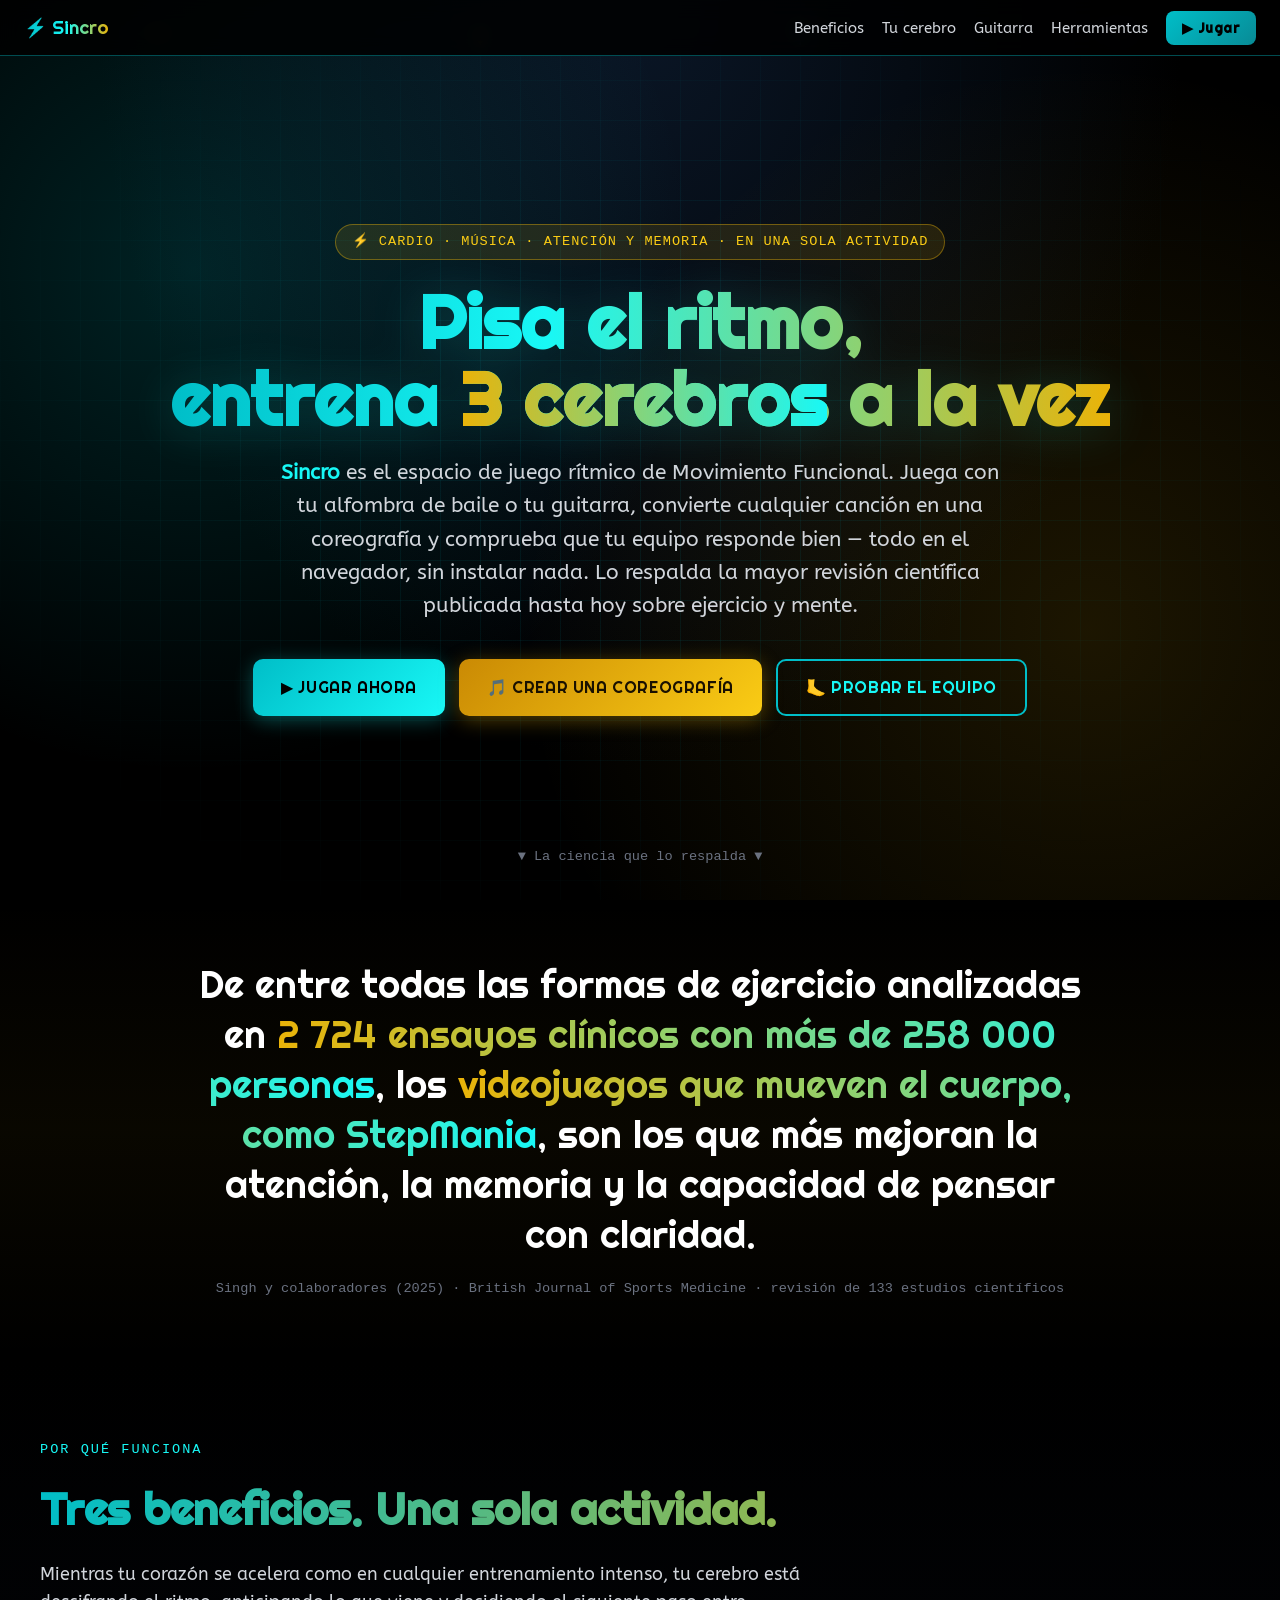
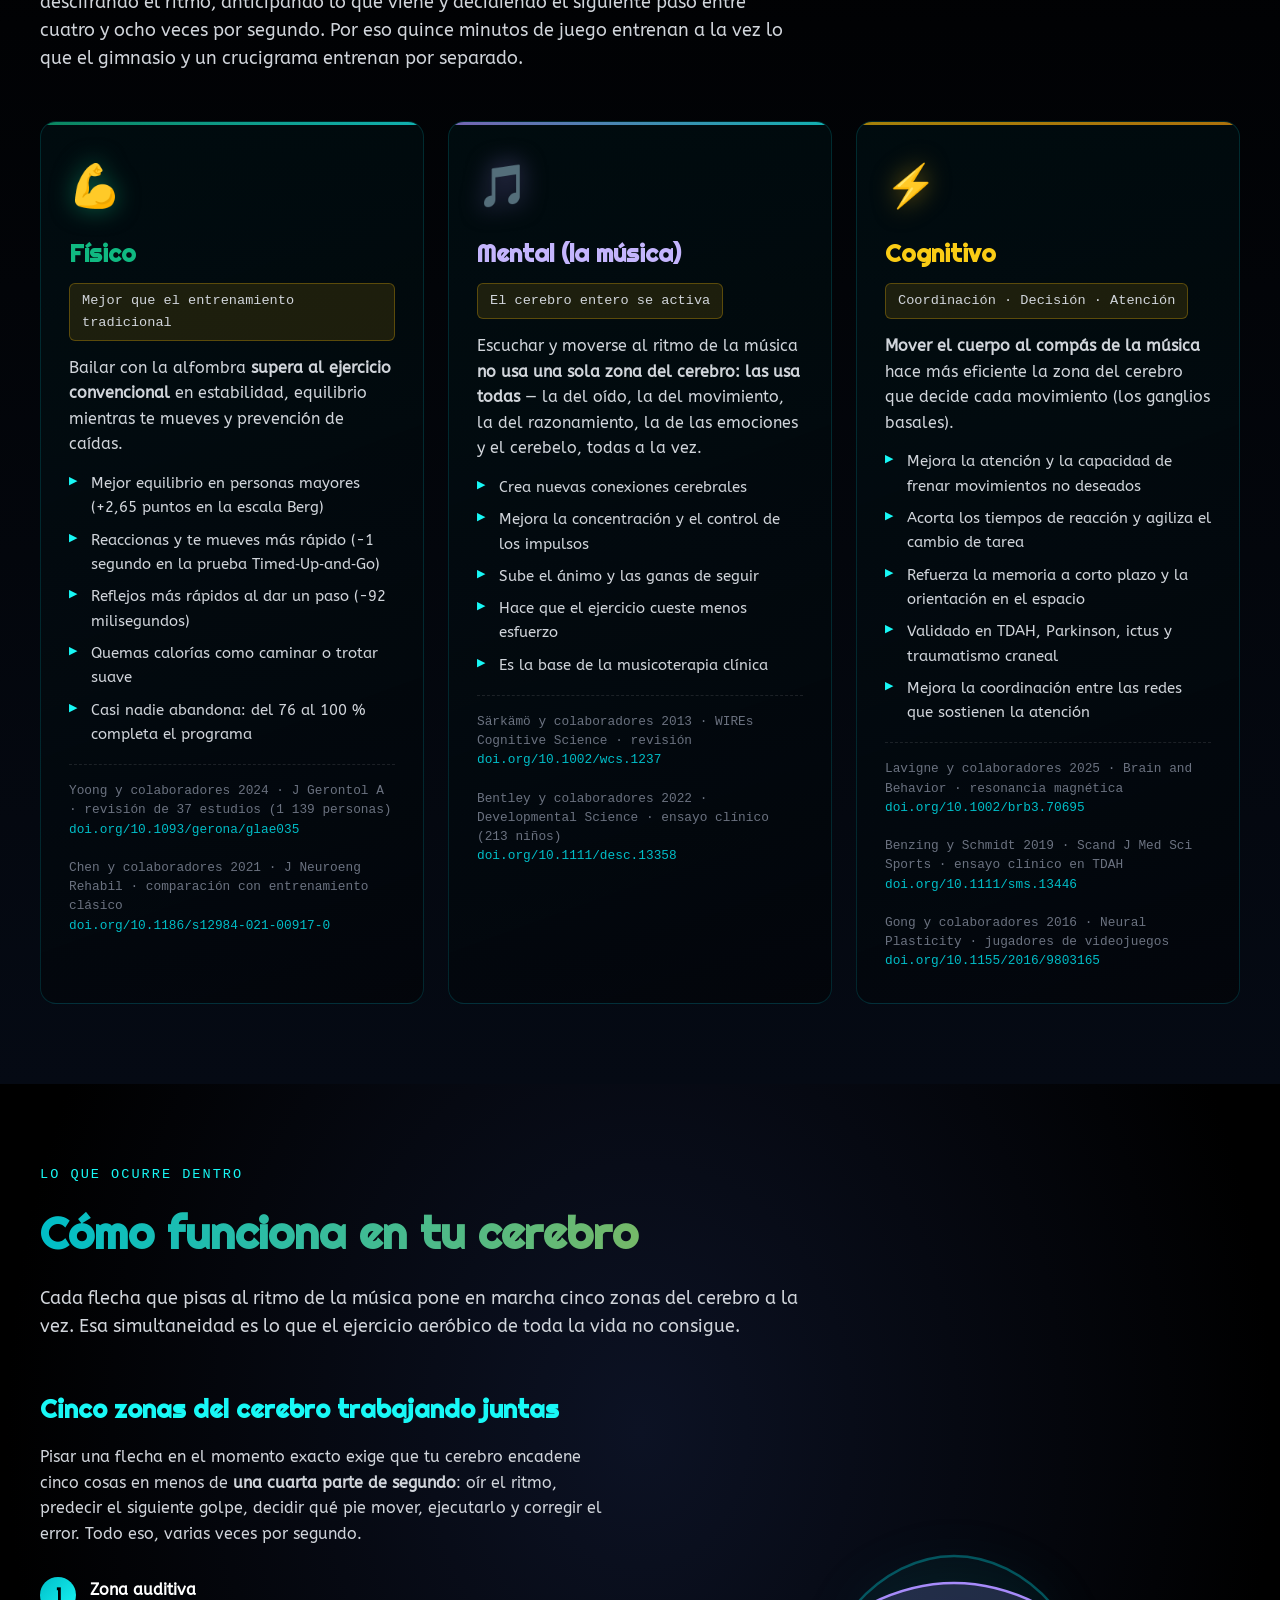
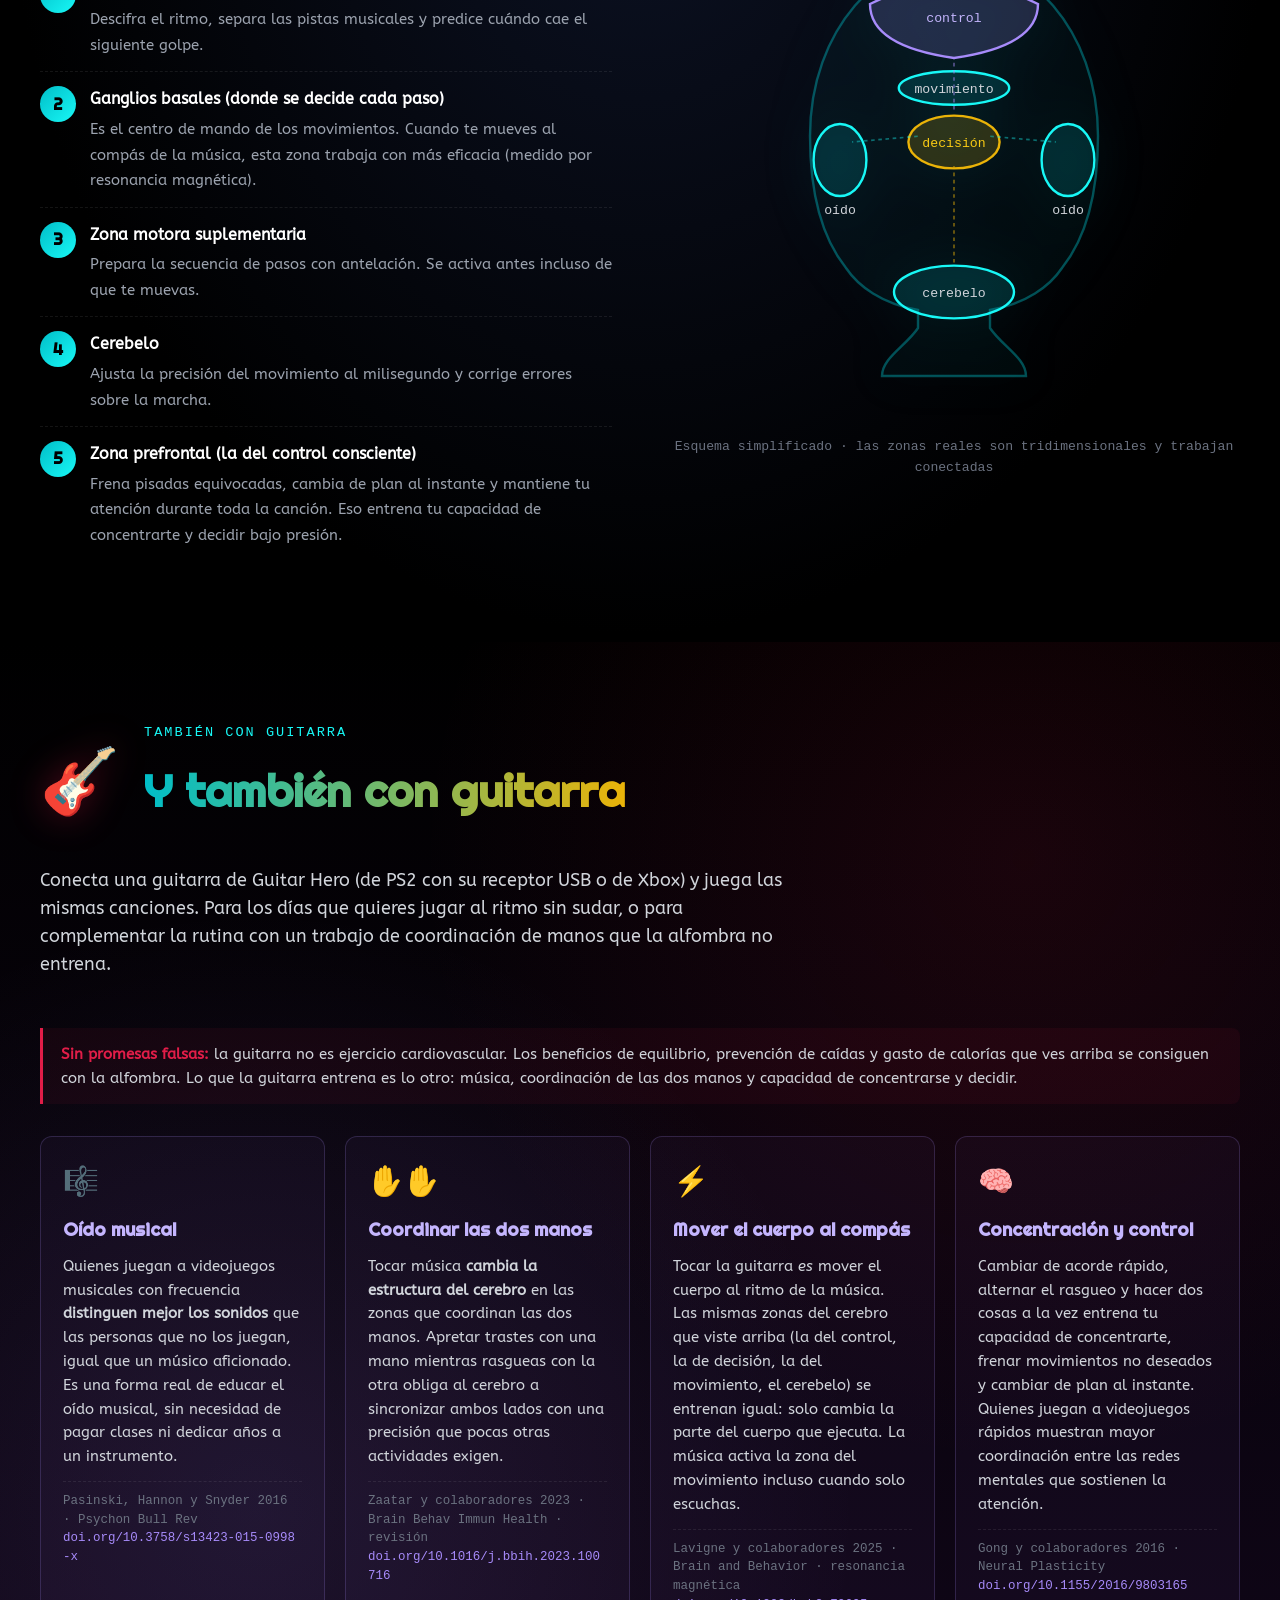
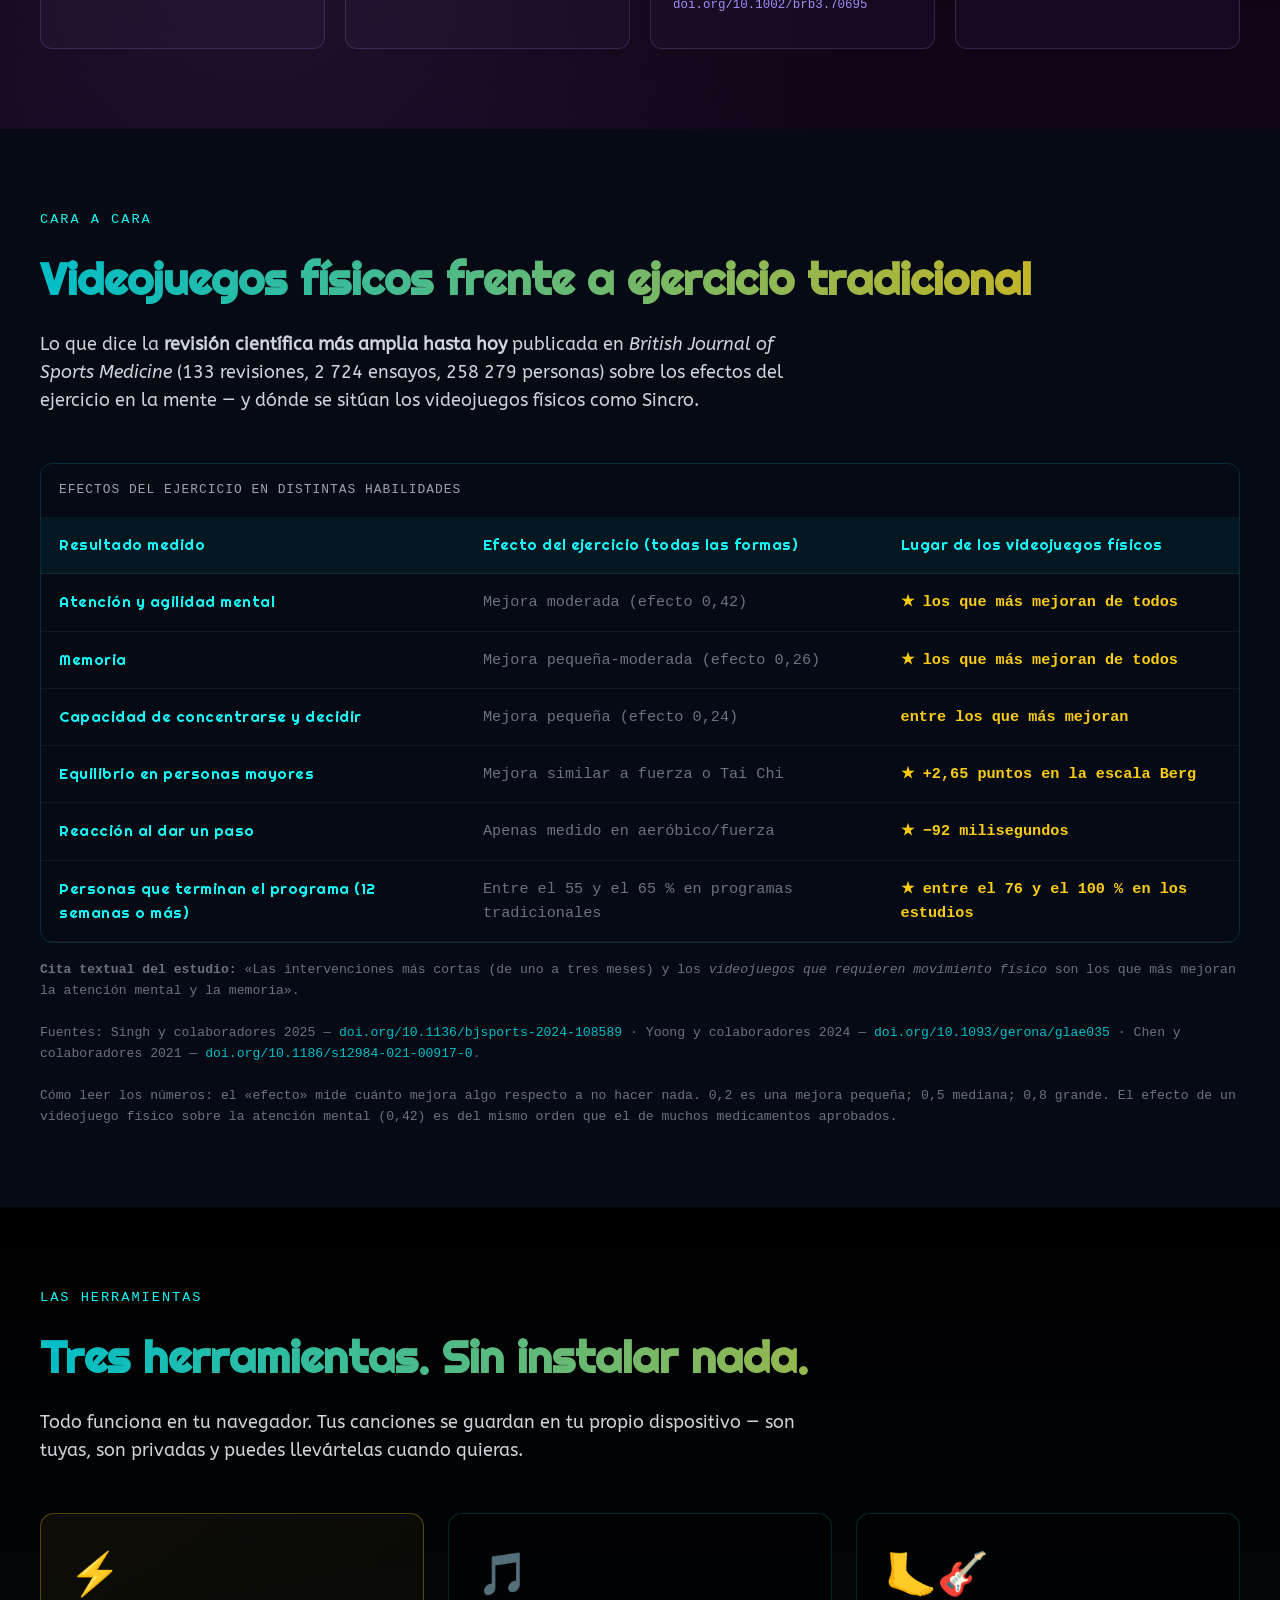
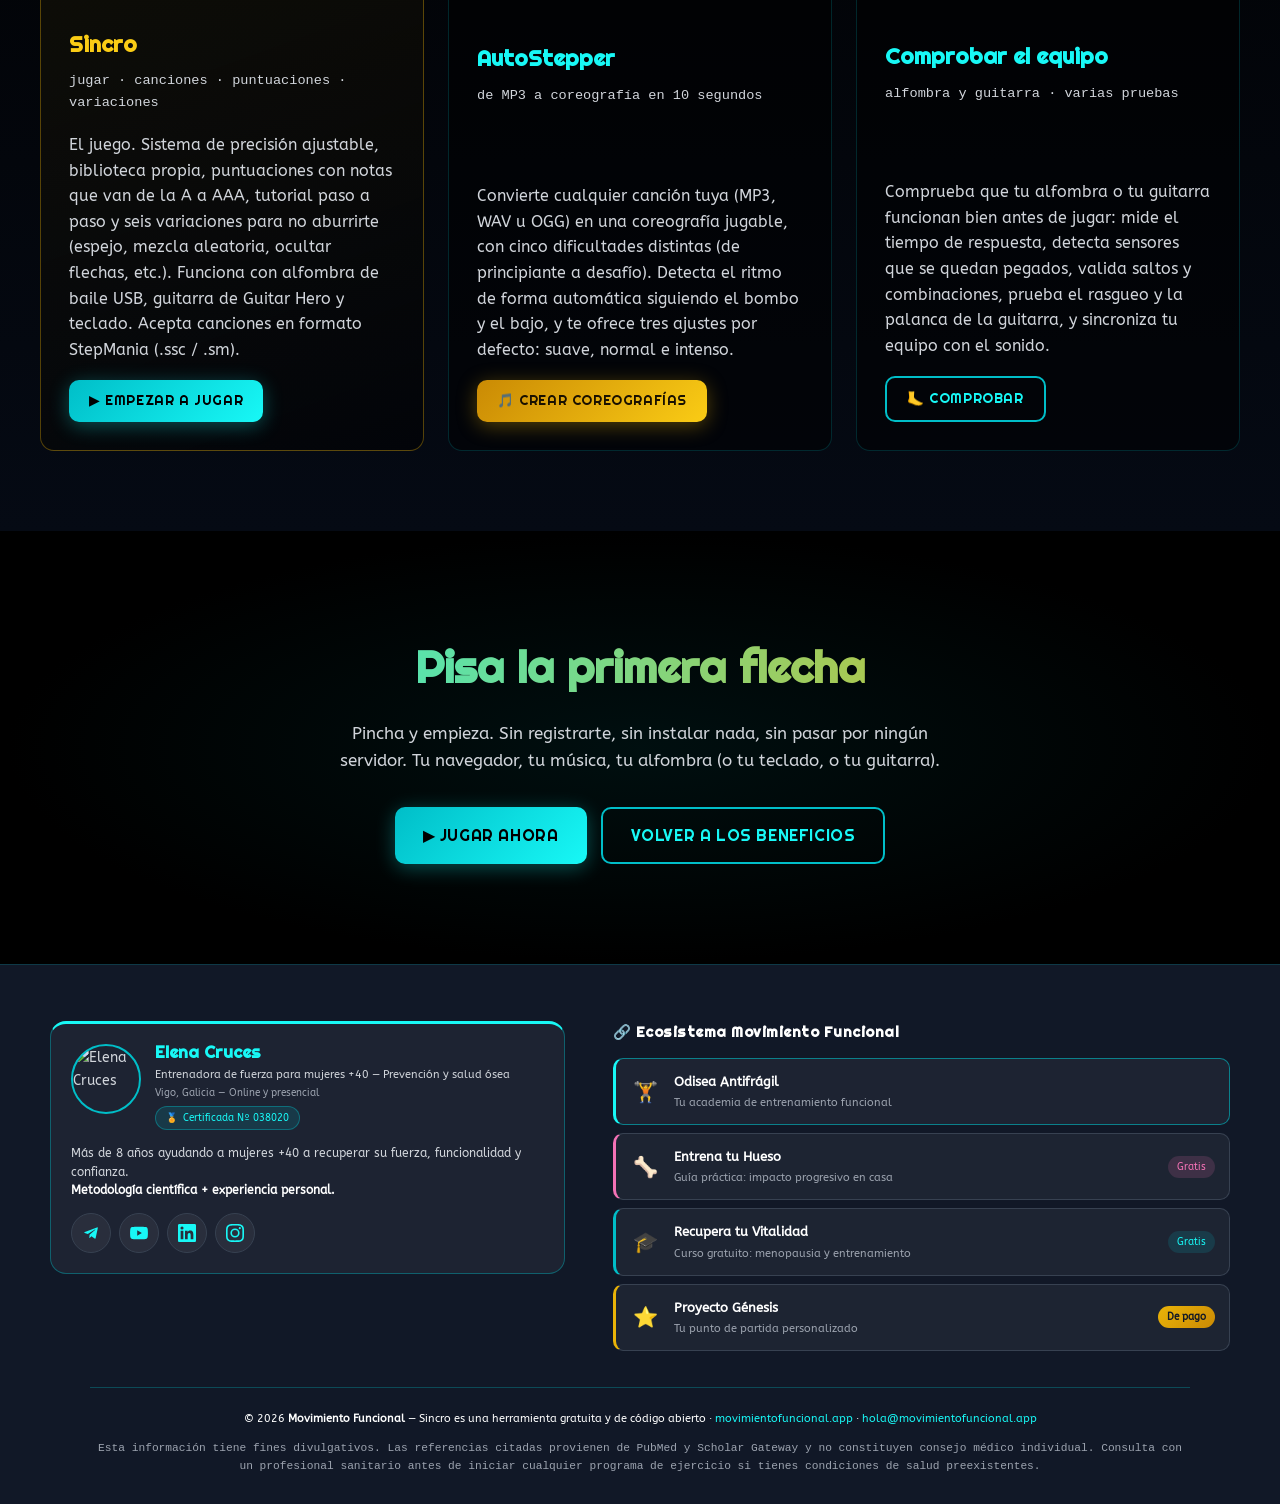
==== index.html @ b137475c "Fix FOUC del shell: pwa-bootstrap.js sin defer El script estaba con 'defer', lo que hace que la dete" ====
<!DOCTYPE html>
<html lang="es">
<head>
<meta charset="UTF-8">
<meta name="viewport" content="width=device-width, initial-scale=1, viewport-fit=cover">
<meta name="theme-color" content="#00bec8">

<title>Sincro — Pisa, toca, entrena tu cerebro</title>
<meta name="description" content="Sincro: el espacio de juego rítmico de Movimiento Funcional. Juega con tu alfombra de baile o guitarra de Guitar Hero, convierte cualquier canción en una coreografía y comprueba que tu equipo responde bien. Lo respalda la mayor revisión científica publicada hasta hoy sobre ejercicio y mente.">
<meta name="author" content="Movimiento Funcional">
<meta name="keywords" content="Sincro, sincronización auditivo-motora, exergaming, dance dance revolution, guitar hero, cardio cognitivo, neurociencia ejercicio, ritmo coordinación, movimiento funcional">

<link rel="canonical" href="https://play.movimientofuncional.app/">

<link rel="icon" type="image/svg+xml" href="/icons/icon.svg">
<link rel="apple-touch-icon" href="/icons/icon.svg">
<link rel="manifest" href="/manifest.webmanifest">
<script src="/stepmania-web/js/pwa-bootstrap.js"></script>

<meta property="og:type" content="website">
<meta property="og:url" content="https://play.movimientofuncional.app/">
<meta property="og:title" content="Sincro — Pisa, toca, entrena tu cerebro">
<meta property="og:description" content="Cardio, música y cognición en una sola actividad. La suite rítmica de Movimiento Funcional con base científica revisada por pares.">
<meta property="og:locale" content="es_ES">
<meta property="og:site_name" content="Sincro">

<meta name="twitter:card" content="summary_large_image">
<meta name="twitter:title" content="Sincro — Pisa, toca, entrena tu cerebro">
<meta name="twitter:description" content="Cardio, música y cognición en una sola actividad. Avalado por la mayor revisión sistemática de ejercicio y cognición.">

<link rel="preconnect" href="https://fonts.googleapis.com">
<link rel="preconnect" href="https://fonts.gstatic.com" crossorigin>
<link href="https://fonts.googleapis.com/css2?family=ABeeZee&family=Righteous&display=swap" rel="stylesheet">

<script type="application/ld+json">
{
  "@context": "https://schema.org",
  "@type": "WebApplication",
  "name": "Sincro",
  "applicationCategory": "GameApplication",
  "operatingSystem": "Any (browser-based)",
  "url": "https://play.movimientofuncional.app/",
  "description": "Sincro: espacio de juego rítmico en navegador de Movimiento Funcional. Juego, generador automático de coreografías a partir de canciones (AutoStepper) y herramienta para comprobar el equipo (alfombra de baile y guitarra). Funciona sin instalar nada. Acepta canciones en formato StepMania (.ssc / .sm).",
  "browserRequirements": "Requires JavaScript. HTML5 Web Audio + Canvas + Gamepad API.",
  "inLanguage": "es",
  "offers": { "@type": "Offer", "price": "0", "priceCurrency": "EUR" },
  "publisher": {
    "@type": "Organization",
    "name": "Movimiento Funcional",
    "url": "https://movimientofuncional.app/"
  }
}
</script>

<style>
:root {
  --turquesa-100: #cdfffb;
  --turquesa-400: #18f8f6;
  --turquesa-600: #00bec8;
  --turquesa-700: #088b96;
  --rosa-500: #e11d48;
  --rosa-600: #be123c;
  --tulip-tree-400: #facc15;
  --tulip-tree-500: #eab308;
  --tulip-tree-600: #ca8a04;
  --color-success: #10b981;
  --color-warning: #f59e0b;
  --color-error:   #ef4444;
  --gris-100: #f3f4f6;
  --gris-300: #d1d5db;
  --gris-400: #9ca3af;
  --gris-500: #6b7280;
  --gris-700: #374151;
  --gris-800: #1f2937;
  --gris-900: #111827;
  --font-display: 'Righteous', Arial, sans-serif;
  --font-sans:    'ABeeZee', -apple-system, BlinkMacSystemFont, sans-serif;
  --font-mono:    'Consolas', 'Courier New', monospace;
}

*, *::before, *::after { box-sizing: border-box; margin: 0; padding: 0; }
html { scroll-behavior: smooth; }
body {
  font-family: var(--font-sans);
  background: #000; color: #fff;
  line-height: 1.6;
  overflow-x: hidden;
}

a { color: var(--turquesa-400); text-decoration: none; }
a:hover, a:focus-visible { color: var(--tulip-tree-500); }
:focus-visible {
  outline: 2px solid var(--turquesa-400);
  outline-offset: 3px;
  border-radius: 4px;
}

/* skip link for keyboard users */
.skip-link {
  position: absolute; top: -100px; left: 0;
  background: var(--turquesa-400); color: #000;
  padding: 10px 20px; z-index: 999;
  font-weight: 700;
}
.skip-link:focus { top: 0; }

/* TOPBAR */
.topbar {
  position: fixed; top: 0; left: 0; right: 0; height: 56px;
  background: rgba(0,0,0,0.85);
  border-bottom: 1px solid rgba(0,190,200,0.4);
  display: flex; align-items: center; padding: 0 24px;
  z-index: 100; backdrop-filter: blur(10px);
}
.topbar .brand {
  font-family: var(--font-display); font-size: 1.15em;
  background: linear-gradient(90deg, var(--turquesa-600), var(--turquesa-400), var(--tulip-tree-500));
  -webkit-background-clip: text; background-clip: text;
  color: transparent;
}
.topbar .primary-nav { margin-left: auto; }
.topbar .primary-nav ul {
  list-style: none; display: flex; gap: 18px; align-items: center;
}
.topbar .primary-nav a:not(.cta-mini) {
  color: var(--gris-300); font-size: 0.92em;
}
.topbar .primary-nav a:not(.cta-mini):hover { color: var(--turquesa-400); }
.cta-mini {
  background: linear-gradient(135deg, var(--turquesa-600), var(--turquesa-700));
  color: #000 !important; font-weight: 700;
  padding: 8px 16px; border-radius: 8px;
  font-family: var(--font-display); font-size: 0.85em;
  letter-spacing: 0.5px;
  transition: transform .15s ease, box-shadow .2s ease;
}
.cta-mini:hover { color: #000 !important; transform: translateY(-1px); box-shadow: 0 4px 16px rgba(24,248,246,0.35); }

/* HERO */
.hero {
  min-height: 100vh; padding: 120px 24px 80px;
  display: flex; flex-direction: column; align-items: center; justify-content: center;
  position: relative; overflow: hidden;
  background: radial-gradient(ellipse at top, #0a1626 0%, #000 60%);
}
.hero::before {
  content: ''; position: absolute; inset: 0;
  background:
    radial-gradient(circle at 15% 30%, rgba(0,190,200,0.18), transparent 40%),
    radial-gradient(circle at 85% 70%, rgba(234,179,8,0.12), transparent 45%);
  pointer-events: none;
}
.hero-grid {
  position: absolute; inset: 0;
  background-image:
    linear-gradient(rgba(0,190,200,0.08) 1px, transparent 1px),
    linear-gradient(90deg, rgba(0,190,200,0.08) 1px, transparent 1px);
  background-size: 40px 40px;
  -webkit-mask-image: radial-gradient(ellipse at center, black 30%, transparent 80%);
          mask-image: radial-gradient(ellipse at center, black 30%, transparent 80%);
}
.arrow-rain {
  position: absolute; inset: 0; pointer-events: none;
  display: flex; justify-content: space-around;
  opacity: 0.35;
}
.arrow-lane { width: 60px; height: 100%; position: relative; }
.arrow-lane span {
  position: absolute; left: 50%; transform: translateX(-50%);
  font-size: 2.4em; font-weight: 800;
  font-family: var(--font-display);
  text-shadow: 0 0 12px currentColor;
  animation: rise 5s linear infinite;
}
@keyframes rise {
  from { bottom: -10%; opacity: 0; }
  10%, 90% { opacity: 1; }
  to { bottom: 110%; opacity: 0; }
}
.lane-1 span { color: #ff3366; animation-delay: 0s; }
.lane-2 span { color: var(--tulip-tree-500); animation-delay: 1.2s; }
.lane-3 span { color: var(--turquesa-400); animation-delay: 2.4s; }
.lane-4 span { color: #a78bfa; animation-delay: 3.6s; }

@media (prefers-reduced-motion: reduce) {
  .arrow-lane span, .pulse, .brain-region, .scroll-hint { animation: none !important; }
  html { scroll-behavior: auto; }
}

.hero-content { position: relative; z-index: 2; text-align: center; max-width: 980px; }
.hero-badge {
  display: inline-block; padding: 6px 16px;
  background: rgba(234,179,8,0.12);
  border: 1px solid rgba(234,179,8,0.4);
  color: var(--tulip-tree-400);
  border-radius: 999px; font-size: 0.85em; letter-spacing: 1px;
  font-family: var(--font-mono); text-transform: uppercase;
  margin-bottom: 24px;
}
.hero h1 {
  font-family: var(--font-display);
  font-size: clamp(2.4em, 6.5vw, 4.6em);
  line-height: 1.05;
  background: linear-gradient(90deg, var(--turquesa-600) 0%, var(--turquesa-400) 40%, var(--tulip-tree-500) 100%);
  -webkit-background-clip: text; background-clip: text;
  color: transparent;
  margin-bottom: 18px;
  filter: drop-shadow(0 4px 24px rgba(24,248,246,0.18));
}
.pulse {
  display: inline-block;
  background: linear-gradient(90deg, var(--tulip-tree-500), var(--turquesa-400));
  -webkit-background-clip: text; background-clip: text;
  color: transparent;
  animation: pulseShadow 1.6s ease-in-out infinite;
}
@keyframes pulseShadow {
  0%,100% { filter: drop-shadow(0 0 6px rgba(234,179,8,0.3)); }
  50%     { filter: drop-shadow(0 0 18px rgba(234,179,8,0.7)); }
}
.tagline {
  font-size: clamp(1.05em, 1.8vw, 1.3em);
  color: var(--gris-300);
  max-width: 720px; margin: 0 auto 36px;
}
.tagline strong { color: var(--turquesa-400); }

.cta-row { display: flex; flex-wrap: wrap; justify-content: center; gap: 14px; }
.btn {
  display: inline-flex; align-items: center; gap: 10px;
  padding: 14px 28px; border-radius: 10px;
  font-family: var(--font-display); font-size: 1em;
  letter-spacing: 0.6px; text-transform: uppercase;
  border: 0; cursor: pointer; transition: all .2s ease;
}
.btn.primary {
  background: linear-gradient(135deg, var(--turquesa-600), var(--turquesa-400));
  color: #000;
  box-shadow: 0 4px 20px rgba(24,248,246,0.3);
}
.btn.primary:hover, .btn.primary:focus-visible {
  transform: translateY(-2px); color: #000;
  box-shadow: 0 8px 32px rgba(24,248,246,0.55);
}
.btn.secondary {
  background: transparent; color: var(--turquesa-400);
  border: 2px solid var(--turquesa-600);
}
.btn.secondary:hover, .btn.secondary:focus-visible {
  background: rgba(0,190,200,0.1); color: var(--turquesa-400); transform: translateY(-2px);
}
.btn.gold {
  background: linear-gradient(135deg, var(--tulip-tree-600), var(--tulip-tree-400));
  color: #1a1100;
  box-shadow: 0 4px 20px rgba(234,179,8,0.35);
}
.btn.gold:hover, .btn.gold:focus-visible {
  transform: translateY(-2px); color: #1a1100;
  box-shadow: 0 8px 32px rgba(234,179,8,0.55);
}

.scroll-hint {
  position: absolute; bottom: 32px; left: 50%; transform: translateX(-50%);
  color: var(--gris-500); font-size: 0.85em;
  font-family: var(--font-mono);
  animation: bounce 2s infinite;
}
@keyframes bounce { 0%,100%{transform:translate(-50%,0)} 50%{transform:translate(-50%,-8px)} }

/* SECTIONS */
section { padding: 80px 24px; position: relative; }
.container { max-width: 1200px; margin: 0 auto; }
.eyebrow {
  font-family: var(--font-mono);
  text-transform: uppercase; letter-spacing: 2px;
  color: var(--turquesa-400); font-size: 0.85em;
  margin-bottom: 12px;
}
.section-title {
  font-family: var(--font-display);
  font-size: clamp(1.8em, 4vw, 2.8em);
  background: linear-gradient(90deg, var(--turquesa-600), var(--tulip-tree-500));
  -webkit-background-clip: text; background-clip: text;
  color: transparent;
  margin-bottom: 16px;
}
.section-lede {
  color: var(--gris-300); font-size: 1.1em;
  max-width: 760px; margin-bottom: 48px;
}

/* CLAIM */
.claim-block {
  text-align: center; padding: 60px 24px;
  background: linear-gradient(180deg, transparent 0%, rgba(234,179,8,0.04) 50%, transparent 100%);
}
.claim-block blockquote {
  font-family: var(--font-display);
  font-size: clamp(1.6em, 3.4vw, 2.4em);
  max-width: 900px; margin: 0 auto;
  line-height: 1.3; color: #fff;
  font-style: normal;
}
.claim-block blockquote em {
  font-style: normal;
  background: linear-gradient(90deg, var(--tulip-tree-500), var(--turquesa-400));
  -webkit-background-clip: text; background-clip: text;
  color: transparent;
}
.claim-block cite {
  display: block; margin-top: 18px;
  color: var(--gris-500);
  font-family: var(--font-mono); font-size: 0.85em;
  font-style: normal;
}

/* PILLARS */
.pillars { background: linear-gradient(180deg, #000 0%, #050a14 100%); }
.pillar-grid {
  display: grid;
  grid-template-columns: repeat(auto-fit, minmax(320px, 1fr));
  gap: 24px;
}
.pillar {
  background: linear-gradient(160deg, rgba(0,190,200,0.05) 0%, rgba(0,0,0,0.4) 100%);
  border: 1px solid rgba(0,190,200,0.18);
  border-radius: 16px; padding: 32px 28px;
  position: relative; overflow: hidden;
  transition: transform .25s ease, border-color .25s ease;
}
.pillar:hover { transform: translateY(-4px); border-color: rgba(24,248,246,0.4); }
.pillar::before {
  content: ''; position: absolute; top: 0; left: 0; right: 0; height: 3px;
  background: linear-gradient(90deg, var(--turquesa-600), var(--tulip-tree-500));
  opacity: 0.7;
}
.pillar-icon { font-size: 2.6em; margin-bottom: 14px; filter: drop-shadow(0 0 12px rgba(24,248,246,0.4)); }
.pillar h3 { font-family: var(--font-display); color: var(--turquesa-400); font-size: 1.5em; margin-bottom: 10px; }
.stat {
  display: inline-block; padding: 6px 12px;
  background: rgba(234,179,8,0.12);
  border: 1px solid rgba(234,179,8,0.3);
  border-radius: 6px;
  color: var(--tulip-tree-400);
  font-family: var(--font-mono); font-size: 0.85em;
  margin-bottom: 16px;
}
.pillar p { color: var(--gris-300); margin-bottom: 14px; }
.pillar ul { list-style: none; padding: 0; }
.pillar ul li {
  padding-left: 22px; position: relative;
  margin-bottom: 8px; color: var(--gris-300); font-size: 0.95em;
}
.pillar ul li::before {
  content: '▶'; position: absolute; left: 0; top: 1px;
  color: var(--turquesa-400); font-size: 0.7em;
}
.refs {
  margin-top: 18px; padding-top: 16px;
  border-top: 1px dashed rgba(255,255,255,0.1);
  font-size: 0.8em; color: var(--gris-500);
  font-family: var(--font-mono); line-height: 1.5;
}
.refs a { color: var(--turquesa-600); word-break: break-all; }

.pillar.physical::before { background: linear-gradient(90deg, var(--color-success), var(--turquesa-400)); }
.pillar.physical .pillar-icon { filter: drop-shadow(0 0 12px rgba(16,185,129,0.5)); }
.pillar.physical h3 { color: var(--color-success); }
.pillar.mental::before { background: linear-gradient(90deg, #a78bfa, var(--turquesa-400)); }
.pillar.mental .pillar-icon { filter: drop-shadow(0 0 12px rgba(167,139,250,0.5)); }
.pillar.mental h3 { color: #c4b5fd; }
.pillar.cognitive::before { background: linear-gradient(90deg, var(--tulip-tree-500), var(--color-warning)); }
.pillar.cognitive .pillar-icon { filter: drop-shadow(0 0 12px rgba(234,179,8,0.5)); }
.pillar.cognitive h3 { color: var(--tulip-tree-400); }

/* BRAIN */
.brain-section { background: radial-gradient(ellipse at 50% 30%, #0c1224 0%, #000 70%); }
.brain-layout { display: grid; grid-template-columns: 1fr 1fr; gap: 56px; align-items: center; }
.brain-text h3 { font-family: var(--font-display); font-size: 1.6em; color: var(--turquesa-400); margin-bottom: 14px; }
.brain-text p { color: var(--gris-300); margin-bottom: 16px; }

.brain-list { list-style: none; padding: 0; counter-reset: brain-step; }
.brain-list li {
  display: flex; gap: 14px; align-items: flex-start;
  padding: 14px 0; border-bottom: 1px dashed rgba(255,255,255,0.08);
  counter-increment: brain-step;
}
.brain-list li:last-child { border-bottom: 0; }
.brain-list li::before {
  content: counter(brain-step);
  flex-shrink: 0; width: 36px; height: 36px;
  border-radius: 50%;
  background: linear-gradient(135deg, var(--turquesa-600), var(--turquesa-400));
  color: #000;
  display: flex; align-items: center; justify-content: center;
  font-family: var(--font-display); font-weight: 700;
}
.brain-list strong { color: #fff; display: block; margin-bottom: 4px; }
.brain-list span { color: var(--gris-400); font-size: 0.92em; }

.brain-figure { margin: 0; display: flex; flex-direction: column; align-items: center; }
.brain-svg { width: 100%; max-width: 480px; filter: drop-shadow(0 0 24px rgba(0,190,200,0.25)); }
.brain-region {
  fill: rgba(0,190,200,0.15);
  stroke: var(--turquesa-400); stroke-width: 2;
  transition: fill .3s ease;
}
.brain-region:hover { fill: rgba(24,248,246,0.4); }
.brain-region.r-motor    { animation: pulseFill 3s ease-in-out infinite; }
.brain-region.r-auditory { animation: pulseFill 3s ease-in-out 0.4s infinite; }
.brain-region.r-basal    { animation: pulseFill 3s ease-in-out 0.8s infinite; fill: rgba(234,179,8,0.18); stroke: var(--tulip-tree-500); }
.brain-region.r-cerebel  { animation: pulseFill 3s ease-in-out 1.2s infinite; }
.brain-region.r-prefront { animation: pulseFill 3s ease-in-out 1.6s infinite; fill: rgba(167,139,250,0.18); stroke: #a78bfa; }
@keyframes pulseFill { 0%,100% { opacity: 0.55; } 50% { opacity: 1; } }
.brain-label { font-family: var(--font-mono); font-size: 11px; fill: var(--gris-300); pointer-events: none; }
.brain-label.gold { fill: var(--tulip-tree-400); }
.brain-label.purple { fill: #c4b5fd; }
.brain-figure figcaption {
  margin-top: 12px; font-size: 0.82em; color: var(--gris-500);
  font-family: var(--font-mono); text-align: center;
}

/* GUITAR (bonus section) */
.guitar-section {
  background: linear-gradient(180deg, #000 0%, #100618 100%);
  position: relative; overflow: hidden;
}
.guitar-section::before {
  content: ''; position: absolute; inset: 0;
  background:
    radial-gradient(circle at 80% 20%, rgba(225,29,72,0.10), transparent 45%),
    radial-gradient(circle at 20% 80%, rgba(167,139,250,0.10), transparent 45%);
  pointer-events: none;
}
.guitar-section .container { position: relative; z-index: 1; }
.guitar-header {
  display: flex; align-items: center; gap: 24px;
  margin-bottom: 24px; flex-wrap: wrap;
}
.guitar-header .icon-big {
  font-size: 4em;
  filter: drop-shadow(0 0 18px rgba(225,29,72,0.35));
  animation: guitarRock 3s ease-in-out infinite;
}
@keyframes guitarRock {
  0%,100% { transform: rotate(-3deg); }
  50%     { transform: rotate(3deg); }
}
.guitar-disclaimer {
  background: rgba(225,29,72,0.06);
  border-left: 3px solid var(--rosa-500);
  padding: 14px 18px; border-radius: 0 8px 8px 0;
  margin-bottom: 32px;
  color: var(--gris-300); font-size: 0.95em;
}
.guitar-disclaimer strong { color: var(--rosa-500); }
.guitar-pillars {
  display: grid;
  grid-template-columns: repeat(auto-fit, minmax(280px, 1fr));
  gap: 20px;
}
.guitar-mini-pillar {
  background: rgba(167,139,250,0.04);
  border: 1px solid rgba(167,139,250,0.2);
  border-radius: 12px;
  padding: 22px;
  transition: transform .25s ease, border-color .25s ease;
}
.guitar-mini-pillar:hover {
  transform: translateY(-3px);
  border-color: rgba(167,139,250,0.5);
}
.guitar-mini-pillar .gp-icon { font-size: 1.8em; margin-bottom: 10px; }
.guitar-mini-pillar h4 {
  font-family: var(--font-display);
  color: #c4b5fd;
  font-size: 1.15em; margin-bottom: 10px;
}
.guitar-mini-pillar p {
  color: var(--gris-300); font-size: 0.93em; margin-bottom: 12px;
}
.guitar-mini-pillar .gp-ref {
  font-size: 0.78em; color: var(--gris-500);
  font-family: var(--font-mono);
  border-top: 1px dashed rgba(255,255,255,0.08);
  padding-top: 10px; line-height: 1.5;
}
.guitar-mini-pillar .gp-ref a { color: #a78bfa; word-break: break-all; }

@media (prefers-reduced-motion: reduce) {
  .guitar-header .icon-big { animation: none; }
}

/* COMPARE */
.compare-section { background: #050a14; }
.compare-table-wrap {
  overflow-x: auto; border-radius: 12px;
  border: 1px solid rgba(0,190,200,0.2);
}
.compare-table {
  width: 100%; border-collapse: collapse;
  font-size: 0.95em; min-width: 720px;
}
.compare-table caption {
  caption-side: top; text-align: left;
  padding: 16px 18px; color: var(--gris-400);
  font-family: var(--font-mono); font-size: 0.85em;
  letter-spacing: 1px; text-transform: uppercase;
}
.compare-table th, .compare-table td {
  padding: 16px 18px; text-align: left;
  border-bottom: 1px solid rgba(255,255,255,0.06);
}
.compare-table thead { background: rgba(0,190,200,0.08); }
.compare-table th {
  font-family: var(--font-display);
  color: var(--turquesa-400);
  font-weight: 400; letter-spacing: 0.5px;
}
.compare-table td:first-child { color: var(--gris-300); font-weight: 600; }
.winner { color: var(--tulip-tree-400); font-weight: 700; font-family: var(--font-mono); }
.loser  { color: var(--gris-500); font-family: var(--font-mono); }
.compare-table tbody tr:hover { background: rgba(0,190,200,0.04); }
.compare-foot { margin-top: 16px; font-size: 0.82em; color: var(--gris-500); font-family: var(--font-mono); line-height: 1.6; }
.compare-foot a { color: var(--turquesa-600); }

/* TOOLS */
.tools-section { background: linear-gradient(180deg, #000 0%, #050a14 100%); }
.tools-grid {
  display: grid; grid-template-columns: repeat(auto-fit, minmax(300px, 1fr));
  gap: 24px;
}
.tool-card {
  background: rgba(0,0,0,0.5);
  border: 1px solid rgba(0,190,200,0.2);
  border-radius: 14px; padding: 28px;
  display: flex; flex-direction: column;
  transition: all .25s ease;
}
.tool-card:hover {
  border-color: var(--turquesa-400); transform: translateY(-3px);
  box-shadow: 0 12px 40px rgba(0,190,200,0.18);
}
.tool-icon { font-size: 2.6em; margin-bottom: 14px; }
.tool-card h3 { font-family: var(--font-display); color: var(--turquesa-400); font-size: 1.4em; margin-bottom: 8px; }
.tool-lede { color: var(--gris-400); font-size: 0.85em; font-family: var(--font-mono); margin-bottom: 14px; }
.tool-card p { color: var(--gris-300); margin-bottom: 18px; flex: 1; }
.tool-card .btn { align-self: flex-start; padding: 10px 20px; font-size: 0.85em; }
.tool-card.featured {
  background: linear-gradient(160deg, rgba(234,179,8,0.06) 0%, rgba(0,0,0,0.5) 100%);
  border-color: rgba(234,179,8,0.35);
}
.tool-card.featured h3 { color: var(--tulip-tree-400); }

/* FINAL CTA */
.final-cta { text-align: center; padding: 100px 24px; background: radial-gradient(ellipse at center, rgba(0,190,200,0.08) 0%, #000 70%); }
.final-cta h2 {
  font-family: var(--font-display);
  font-size: clamp(1.8em, 4vw, 2.8em);
  background: linear-gradient(90deg, var(--turquesa-400), var(--tulip-tree-500));
  -webkit-background-clip: text; background-clip: text;
  color: transparent;
  margin-bottom: 18px;
}
.final-cta p { color: var(--gris-300); max-width: 600px; margin: 0 auto 32px; font-size: 1.05em; }

/* FOOTER */
.site-footer {
  border-top: 1px solid rgba(0,190,200,0.2);
  padding: 56px 24px 28px;
  background: var(--gris-900); color: var(--gris-300); font-size: 0.9em;
}
.site-footer .container {
  display: grid;
  grid-template-columns: 1fr 1.2fr;
  gap: 48px;
  max-width: 1180px;
  margin: 0 auto;
  align-items: start;
}
.site-footer h2 {
  font-family: var(--font-display);
  color: #fff;
  font-size: 1em; margin-bottom: 14px;
  letter-spacing: 0.5px;
}
.site-footer ul { list-style: none; padding: 0; }
.site-footer li { padding: 4px 0; }
.site-footer a { color: var(--gris-300); }
.site-footer a:hover, .site-footer a:focus-visible { color: var(--turquesa-400); }

/* Tarjeta Elena */
.elena-card {
  background: rgba(255,255,255,0.05);
  border: 1px solid rgba(0,190,200,0.4);
  border-top: 3px solid var(--turquesa-400);
  border-radius: 16px;
  padding: 20px;
}
.elena-head { display: flex; gap: 14px; margin-bottom: 14px; }
.elena-photo {
  width: 70px; height: 70px;
  border-radius: 50%;
  object-fit: cover;
  border: 2px solid var(--turquesa-600);
  flex-shrink: 0;
}
.elena-meta h3 {
  font-family: var(--font-display);
  color: var(--turquesa-400);
  font-size: 1.15em; line-height: 1; margin-bottom: 6px;
}
.elena-meta p { font-size: 0.78em; color: var(--gris-300); line-height: 1.35; margin: 0; }
.elena-meta .location { font-size: 0.72em; color: var(--gris-400); margin-top: 4px; }
.elena-cert {
  display: inline-flex; align-items: center; gap: 5px;
  margin-top: 6px; padding: 3px 10px;
  border-radius: 999px;
  background: rgba(0,190,200,0.15);
  border: 1px solid rgba(0,190,200,0.4);
  color: var(--turquesa-400);
  font-size: 0.72em;
}
.elena-cert::before { content: '🏅'; font-size: 0.9em; }
.elena-bio { font-size: 0.82em; color: var(--gris-300); line-height: 1.55; margin-bottom: 14px; }
.elena-bio strong { color: #fff; }
.social-row { display: flex; gap: 8px; }
.social-row a {
  width: 40px; height: 40px;
  display: inline-flex; align-items: center; justify-content: center;
  background: rgba(255,255,255,0.05);
  border: 1px solid var(--gris-700);
  border-radius: 50%;
  color: var(--turquesa-400);
  transition: background .15s ease, border-color .15s ease, transform .15s ease;
}
.social-row a:hover {
  background: rgba(255,255,255,0.1);
  border-color: var(--turquesa-600);
  transform: translateY(-1px);
}
.social-row svg { width: 18px; height: 18px; }

/* Ecosistema MF */
.eco-list { display: flex; flex-direction: column; gap: 8px; }
.eco-card {
  display: flex; align-items: center; gap: 12px;
  padding: 12px 14px;
  background: rgba(255,255,255,0.05);
  border: 1px solid var(--gris-700);
  border-left: 3px solid var(--turquesa-600);
  border-radius: 10px;
  transition: background .15s ease, border-color .15s ease;
}
.eco-card:hover { background: rgba(255,255,255,0.09); border-color: var(--turquesa-500); color: inherit; }
.eco-card.principal { border: 1px solid rgba(0,190,200,0.6); border-left: 3px solid var(--turquesa-400); }
.eco-card.rosa     { border-left-color: #f472b6; }
.eco-card.dorado   { border-left-color: var(--tulip-tree-500); }
.eco-icon {
  font-size: 1.4em;
  flex-shrink: 0;
  width: 32px; text-align: center;
}
.eco-body { flex: 1; min-width: 0; }
.eco-body strong { display: block; color: #fff; font-size: 0.92em; font-weight: 600; }
.eco-body span { display: block; color: var(--gris-400); font-size: 0.78em; margin-top: 2px; }
.eco-badge {
  font-size: 0.7em; padding: 3px 9px; border-radius: 999px; flex-shrink: 0;
}
.eco-badge.rosa     { color: #f472b6; background: rgba(244,114,182,0.15); }
.eco-badge.turquesa { color: var(--turquesa-400); background: rgba(0,190,200,0.15); }
.eco-badge.dorado {
  color: var(--gris-900); font-weight: 600;
  background: linear-gradient(135deg, var(--tulip-tree-500), var(--tulip-tree-600));
}


.legal {
  margin-top: 36px; padding-top: 22px;
  border-top: 1px solid rgba(0,190,200,0.3);
  text-align: center; color: var(--gris-400);
  font-family: var(--font-mono); font-size: 0.78em;
  max-width: 1100px;
  margin-left: auto; margin-right: auto;
}
.legal .copyright {
  color: #fff;
  font-family: var(--font-sans);
  font-size: 1em;
  margin-bottom: 12px;
}
.legal .copyright a { color: var(--turquesa-400); }
.legal .copyright a:hover { color: var(--tulip-tree-500); text-decoration: underline; }

@media (max-width: 768px) {
  .topbar { padding: 0 16px; }
  .topbar .primary-nav a:not(.cta-mini) { display: none; }
  .hero { padding: 100px 20px 60px; min-height: auto; }
  .arrow-rain { opacity: 0.18; }
  section { padding: 60px 20px; }
  .brain-layout { grid-template-columns: 1fr; gap: 32px; }
  .site-footer .container { grid-template-columns: 1fr; gap: 24px; }
  .elena-head { flex-direction: column; align-items: flex-start; }
}
</style>
</head>
<body>

<a class="skip-link" href="#contenido">Saltar al contenido principal</a>

<header class="topbar" role="banner">
  <a href="#hero" class="brand" aria-label="Sincro — inicio de la página">⚡ Sincro</a>
  <nav class="primary-nav" aria-label="Navegación principal">
    <ul>
      <li><a href="#beneficios">Beneficios</a></li>
      <li><a href="#cerebro">Tu cerebro</a></li>
      <li><a href="#guitarra">Guitarra</a></li>
      <li><a href="#herramientas">Herramientas</a></li>
      <li><a href="app.html#/play" class="cta-mini" aria-label="Ir al juego">▶ Jugar</a></li>
    </ul>
  </nav>
</header>

<main id="contenido">

  <section id="hero" class="hero" aria-labelledby="hero-title">
    <div class="hero-grid" aria-hidden="true"></div>
    <div class="arrow-rain" aria-hidden="true">
      <div class="arrow-lane lane-1"><span>←</span></div>
      <div class="arrow-lane lane-2"><span>↓</span></div>
      <div class="arrow-lane lane-3"><span>↑</span></div>
      <div class="arrow-lane lane-4"><span>→</span></div>
    </div>

    <div class="hero-content">
      <p class="hero-badge">⚡ Cardio · Música · Atención y memoria · en una sola actividad</p>
      <h1 id="hero-title">Pisa el ritmo,<br>entrena <span class="pulse">3 cerebros</span> a la vez</h1>
      <p class="tagline">
        <strong>Sincro</strong> es el espacio de juego rítmico de Movimiento Funcional.
        Juega con tu alfombra de baile o tu guitarra, convierte cualquier canción en una
        coreografía y comprueba que tu equipo responde bien — todo en el navegador,
        sin instalar nada. Lo respalda la mayor revisión científica publicada hasta hoy
        sobre ejercicio y mente.
      </p>
      <div class="cta-row" role="group" aria-label="Acciones principales">
        <a href="app.html#/play" class="btn primary">▶ Jugar ahora</a>
        <a href="app.html#/autostepper" class="btn gold">🎵 Crear una coreografía</a>
        <a href="app.html#/test-pad" class="btn secondary">🦶 Probar el equipo</a>
      </div>
    </div>

    <p class="scroll-hint" aria-hidden="true">▼ La ciencia que lo respalda ▼</p>
  </section>

  <aside class="claim-block" aria-label="Cita destacada">
    <blockquote cite="https://doi.org/10.1136/bjsports-2024-108589">
      De entre todas las formas de ejercicio analizadas en
      <em>2 724 ensayos clínicos con más de 258 000 personas</em>,
      los <em>videojuegos que mueven el cuerpo, como StepMania</em>, son los que más mejoran
      la atención, la memoria y la capacidad de pensar con claridad.
    </blockquote>
    <cite>
      Singh y colaboradores (2025) · British Journal of Sports Medicine ·
      revisión de 133 estudios científicos
    </cite>
  </aside>

  <section id="beneficios" class="pillars" aria-labelledby="beneficios-title">
    <div class="container">
      <p class="eyebrow">Por qué funciona</p>
      <h2 id="beneficios-title" class="section-title">Tres beneficios. Una sola actividad.</h2>
      <p class="section-lede">
        Mientras tu corazón se acelera como en cualquier entrenamiento intenso, tu cerebro está
        descifrando el ritmo, anticipando lo que viene y decidiendo el siguiente paso entre cuatro y
        ocho veces por segundo. Por eso quince minutos de juego entrenan a la vez lo que el gimnasio
        y un crucigrama entrenan por separado.
      </p>

      <div class="pillar-grid">

        <article class="pillar physical" aria-labelledby="p-fisico">
          <p class="pillar-icon" aria-hidden="true">💪</p>
          <h3 id="p-fisico">Físico</h3>
          <p class="stat">Mejor que el entrenamiento tradicional</p>
          <p>
            Bailar con la alfombra <strong>supera al ejercicio convencional</strong> en
            estabilidad, equilibrio mientras te mueves y prevención de caídas.
          </p>
          <ul>
            <li>Mejor equilibrio en personas mayores (+2,65 puntos en la escala Berg)</li>
            <li>Reaccionas y te mueves más rápido (−1 segundo en la prueba Timed‑Up‑and‑Go)</li>
            <li>Reflejos más rápidos al dar un paso (−92 milisegundos)</li>
            <li>Quemas calorías como caminar o trotar suave</li>
            <li>Casi nadie abandona: del 76 al 100 % completa el programa</li>
          </ul>
          <footer class="refs">
            Yoong y colaboradores 2024 · J Gerontol A · revisión de 37 estudios (1 139 personas)<br>
            <a href="https://doi.org/10.1093/gerona/glae035" target="_blank" rel="noopener noreferrer">doi.org/10.1093/gerona/glae035</a><br><br>
            Chen y colaboradores 2021 · J Neuroeng Rehabil · comparación con entrenamiento clásico<br>
            <a href="https://doi.org/10.1186/s12984-021-00917-0" target="_blank" rel="noopener noreferrer">doi.org/10.1186/s12984-021-00917-0</a>
          </footer>
        </article>

        <article class="pillar mental" aria-labelledby="p-mental">
          <p class="pillar-icon" aria-hidden="true">🎵</p>
          <h3 id="p-mental">Mental (la música)</h3>
          <p class="stat">El cerebro entero se activa</p>
          <p>
            Escuchar y moverse al ritmo de la música <strong>no usa una sola zona del cerebro: las usa todas</strong>
            — la del oído, la del movimiento, la del razonamiento, la de las emociones y el cerebelo, todas a la vez.
          </p>
          <ul>
            <li>Crea nuevas conexiones cerebrales</li>
            <li>Mejora la concentración y el control de los impulsos</li>
            <li>Sube el ánimo y las ganas de seguir</li>
            <li>Hace que el ejercicio cueste menos esfuerzo</li>
            <li>Es la base de la musicoterapia clínica</li>
          </ul>
          <footer class="refs">
            Särkämö y colaboradores 2013 · WIREs Cognitive Science · revisión<br>
            <a href="https://doi.org/10.1002/wcs.1237" target="_blank" rel="noopener noreferrer">doi.org/10.1002/wcs.1237</a><br><br>
            Bentley y colaboradores 2022 · Developmental Science · ensayo clínico (213 niños)<br>
            <a href="https://doi.org/10.1111/desc.13358" target="_blank" rel="noopener noreferrer">doi.org/10.1111/desc.13358</a>
          </footer>
        </article>

        <article class="pillar cognitive" aria-labelledby="p-cognitivo">
          <p class="pillar-icon" aria-hidden="true">⚡</p>
          <h3 id="p-cognitivo">Cognitivo</h3>
          <p class="stat">Coordinación · Decisión · Atención</p>
          <p>
            <strong>Mover el cuerpo al compás de la música</strong> hace más eficiente la zona
            del cerebro que decide cada movimiento (los ganglios basales).
          </p>
          <ul>
            <li>Mejora la atención y la capacidad de frenar movimientos no deseados</li>
            <li>Acorta los tiempos de reacción y agiliza el cambio de tarea</li>
            <li>Refuerza la memoria a corto plazo y la orientación en el espacio</li>
            <li>Validado en TDAH, Parkinson, ictus y traumatismo craneal</li>
            <li>Mejora la coordinación entre las redes que sostienen la atención</li>
          </ul>
          <footer class="refs">
            Lavigne y colaboradores 2025 · Brain and Behavior · resonancia magnética<br>
            <a href="https://doi.org/10.1002/brb3.70695" target="_blank" rel="noopener noreferrer">doi.org/10.1002/brb3.70695</a><br><br>
            Benzing y Schmidt 2019 · Scand J Med Sci Sports · ensayo clínico en TDAH<br>
            <a href="https://doi.org/10.1111/sms.13446" target="_blank" rel="noopener noreferrer">doi.org/10.1111/sms.13446</a><br><br>
            Gong y colaboradores 2016 · Neural Plasticity · jugadores de videojuegos<br>
            <a href="https://doi.org/10.1155/2016/9803165" target="_blank" rel="noopener noreferrer">doi.org/10.1155/2016/9803165</a>
          </footer>
        </article>

      </div>
    </div>
  </section>

  <section id="cerebro" class="brain-section" aria-labelledby="cerebro-title">
    <div class="container">
      <p class="eyebrow">Lo que ocurre dentro</p>
      <h2 id="cerebro-title" class="section-title">Cómo funciona en tu cerebro</h2>
      <p class="section-lede">
        Cada flecha que pisas al ritmo de la música pone en marcha cinco zonas del cerebro a la vez.
        Esa simultaneidad es lo que el ejercicio aeróbico de toda la vida no consigue.
      </p>

      <div class="brain-layout">

        <div class="brain-text">
          <h3>Cinco zonas del cerebro trabajando juntas</h3>
          <p>
            Pisar una flecha en el momento exacto exige que tu cerebro encadene cinco cosas
            en menos de <strong>una cuarta parte de segundo</strong>: oír el ritmo, predecir el siguiente
            golpe, decidir qué pie mover, ejecutarlo y corregir el error. Todo eso, varias veces por segundo.
          </p>

          <ol class="brain-list">
            <li>
              <div>
                <strong>Zona auditiva</strong>
                <span>Descifra el ritmo, separa las pistas musicales y predice cuándo cae el siguiente golpe.</span>
              </div>
            </li>
            <li>
              <div>
                <strong>Ganglios basales (donde se decide cada paso)</strong>
                <span>Es el centro de mando de los movimientos. Cuando te mueves al compás de la música, esta zona trabaja con más eficacia (medido por resonancia magnética).</span>
              </div>
            </li>
            <li>
              <div>
                <strong>Zona motora suplementaria</strong>
                <span>Prepara la secuencia de pasos con antelación. Se activa antes incluso de que te muevas.</span>
              </div>
            </li>
            <li>
              <div>
                <strong>Cerebelo</strong>
                <span>Ajusta la precisión del movimiento al milisegundo y corrige errores sobre la marcha.</span>
              </div>
            </li>
            <li>
              <div>
                <strong>Zona prefrontal (la del control consciente)</strong>
                <span>Frena pisadas equivocadas, cambia de plan al instante y mantiene tu atención durante toda la canción. Eso entrena tu capacidad de concentrarte y decidir bajo presión.</span>
              </div>
            </li>
          </ol>
        </div>

        <figure class="brain-figure">
          <svg class="brain-svg" viewBox="0 0 400 460" xmlns="http://www.w3.org/2000/svg" role="img" aria-labelledby="svg-title svg-desc">
            <title id="svg-title">Esquema de las cinco zonas cerebrales que se activan al jugar</title>
            <desc id="svg-desc">Silueta del cerebro humano que señala las cinco zonas activadas durante el juego: zona auditiva izquierda y derecha, zona motora suplementaria, ganglios basales, cerebelo y zona prefrontal. Las líneas que parpadean entre ellas representan que trabajan conectadas.</desc>

            <path d="M 80 220 C 80 130, 140 70, 200 70 C 260 70, 320 130, 320 220 C 320 270, 310 305, 290 330 C 280 345, 260 360, 230 365 L 230 380 C 240 395, 260 405, 260 420 L 140 420 C 140 405, 160 395, 170 380 L 170 365 C 140 360, 120 345, 110 330 C 90 305, 80 270, 80 220 Z"
                  fill="rgba(0,190,200,0.04)" stroke="rgba(0,190,200,0.4)" stroke-width="2"/>

            <ellipse class="brain-region r-cerebel" cx="200" cy="350" rx="50" ry="22"/>
            <text class="brain-label" x="200" y="354" text-anchor="middle">cerebelo</text>

            <ellipse class="brain-region r-basal" cx="200" cy="225" rx="38" ry="22"/>
            <text class="brain-label gold" x="200" y="229" text-anchor="middle">decisión</text>

            <path class="brain-region r-prefront" d="M 130 110 Q 200 75 270 110 Q 270 145 200 155 Q 130 145 130 110 Z"/>
            <text class="brain-label purple" x="200" y="125" text-anchor="middle">control</text>

            <ellipse class="brain-region r-motor" cx="200" cy="180" rx="46" ry="14"/>
            <text class="brain-label" x="200" y="184" text-anchor="middle">movimiento</text>

            <ellipse class="brain-region r-auditory" cx="105" cy="240" rx="22" ry="30"/>
            <text class="brain-label" x="105" y="285" text-anchor="middle">oído</text>

            <ellipse class="brain-region r-auditory" cx="295" cy="240" rx="22" ry="30"/>
            <text class="brain-label" x="295" y="285" text-anchor="middle">oído</text>

            <line x1="115" y1="225" x2="172" y2="220" stroke="rgba(24,248,246,0.4)" stroke-width="1.4" stroke-dasharray="3 3">
              <animate attributeName="stroke-dashoffset" from="0" to="-12" dur="1s" repeatCount="indefinite"/>
            </line>
            <line x1="285" y1="225" x2="228" y2="220" stroke="rgba(24,248,246,0.4)" stroke-width="1.4" stroke-dasharray="3 3">
              <animate attributeName="stroke-dashoffset" from="0" to="-12" dur="1s" repeatCount="indefinite"/>
            </line>
            <line x1="200" y1="200" x2="200" y2="155" stroke="rgba(167,139,250,0.5)" stroke-width="1.4" stroke-dasharray="3 3">
              <animate attributeName="stroke-dashoffset" from="0" to="-12" dur="1.4s" repeatCount="indefinite"/>
            </line>
            <line x1="200" y1="245" x2="200" y2="328" stroke="rgba(234,179,8,0.5)" stroke-width="1.4" stroke-dasharray="3 3">
              <animate attributeName="stroke-dashoffset" from="0" to="-12" dur="1.6s" repeatCount="indefinite"/>
            </line>
          </svg>
          <figcaption>Esquema simplificado · las zonas reales son tridimensionales y trabajan conectadas</figcaption>
        </figure>

      </div>
    </div>
  </section>

  <section id="guitarra" class="guitar-section" aria-labelledby="guitarra-title">
    <div class="container">
      <div class="guitar-header">
        <div class="icon-big" aria-hidden="true">🎸</div>
        <div>
          <p class="eyebrow">También con guitarra</p>
          <h2 id="guitarra-title" class="section-title">Y también con guitarra</h2>
        </div>
      </div>

      <p class="section-lede">
        Conecta una guitarra de Guitar Hero (de PS2 con su receptor USB o de Xbox) y juega las
        mismas canciones. Para los días que quieres jugar al ritmo sin sudar, o para
        complementar la rutina con un trabajo de coordinación de manos que la alfombra no entrena.
      </p>

      <p class="guitar-disclaimer">
        <strong>Sin promesas falsas:</strong> la guitarra no es ejercicio cardiovascular. Los
        beneficios de equilibrio, prevención de caídas y gasto de calorías que ves arriba
        se consiguen con la alfombra. Lo que la guitarra entrena es lo otro: música,
        coordinación de las dos manos y capacidad de concentrarse y decidir.
      </p>

      <div class="guitar-pillars">

        <article class="guitar-mini-pillar">
          <p class="gp-icon" aria-hidden="true">🎼</p>
          <h4>Oído musical</h4>
          <p>
            Quienes juegan a videojuegos musicales con frecuencia <strong>distinguen
            mejor los sonidos</strong> que las personas que no los juegan, igual que un
            músico aficionado. Es una forma real de educar el oído musical, sin necesidad
            de pagar clases ni dedicar años a un instrumento.
          </p>
          <p class="gp-ref">
            Pasinski, Hannon y Snyder 2016 · Psychon Bull Rev<br>
            <a href="https://doi.org/10.3758/s13423-015-0998-x" target="_blank" rel="noopener noreferrer">doi.org/10.3758/s13423-015-0998-x</a>
          </p>
        </article>

        <article class="guitar-mini-pillar">
          <p class="gp-icon" aria-hidden="true">✋✋</p>
          <h4>Coordinar las dos manos</h4>
          <p>
            Tocar música <strong>cambia la estructura del cerebro</strong> en las zonas
            que coordinan las dos manos. Apretar trastes con una mano mientras rasgueas
            con la otra obliga al cerebro a sincronizar ambos lados con una precisión
            que pocas otras actividades exigen.
          </p>
          <p class="gp-ref">
            Zaatar y colaboradores 2023 · Brain Behav Immun Health · revisión<br>
            <a href="https://doi.org/10.1016/j.bbih.2023.100716" target="_blank" rel="noopener noreferrer">doi.org/10.1016/j.bbih.2023.100716</a>
          </p>
        </article>

        <article class="guitar-mini-pillar">
          <p class="gp-icon" aria-hidden="true">⚡</p>
          <h4>Mover el cuerpo al compás</h4>
          <p>
            Tocar la guitarra <em>es</em> mover el cuerpo al ritmo de la música. Las mismas
            zonas del cerebro que viste arriba (la del control, la de decisión, la del
            movimiento, el cerebelo) se entrenan igual: solo cambia la parte del cuerpo
            que ejecuta. La música activa la zona del movimiento incluso cuando solo escuchas.
          </p>
          <p class="gp-ref">
            Lavigne y colaboradores 2025 · Brain and Behavior · resonancia magnética<br>
            <a href="https://doi.org/10.1002/brb3.70695" target="_blank" rel="noopener noreferrer">doi.org/10.1002/brb3.70695</a>
          </p>
        </article>

        <article class="guitar-mini-pillar">
          <p class="gp-icon" aria-hidden="true">🧠</p>
          <h4>Concentración y control</h4>
          <p>
            Cambiar de acorde rápido, alternar el rasgueo y hacer dos cosas a la vez
            entrena tu capacidad de concentrarte, frenar movimientos no deseados y
            cambiar de plan al instante. Quienes juegan a videojuegos rápidos muestran
            mayor coordinación entre las redes mentales que sostienen la atención.
          </p>
          <p class="gp-ref">
            Gong y colaboradores 2016 · Neural Plasticity<br>
            <a href="https://doi.org/10.1155/2016/9803165" target="_blank" rel="noopener noreferrer">doi.org/10.1155/2016/9803165</a>
          </p>
        </article>

      </div>
    </div>
  </section>

  <section class="compare-section" aria-labelledby="compare-title">
    <div class="container">
      <p class="eyebrow">Cara a cara</p>
      <h2 id="compare-title" class="section-title">Videojuegos físicos frente a ejercicio tradicional</h2>
      <p class="section-lede">
        Lo que dice la <strong>revisión científica más amplia hasta hoy</strong> publicada en
        <em>British Journal of Sports Medicine</em> (133 revisiones, 2 724 ensayos, 258 279 personas)
        sobre los efectos del ejercicio en la mente — y dónde se sitúan los videojuegos físicos
        como Sincro.
      </p>

      <div class="compare-table-wrap">
        <table class="compare-table">
          <caption>Efectos del ejercicio en distintas habilidades</caption>
          <thead>
            <tr>
              <th scope="col">Resultado medido</th>
              <th scope="col">Efecto del ejercicio (todas las formas)</th>
              <th scope="col">Lugar de los videojuegos físicos</th>
            </tr>
          </thead>
          <tbody>
            <tr>
              <th scope="row">Atención y agilidad mental</th>
              <td class="loser">Mejora moderada (efecto 0,42)</td>
              <td class="winner">★ los que más mejoran de todos</td>
            </tr>
            <tr>
              <th scope="row">Memoria</th>
              <td class="loser">Mejora pequeña-moderada (efecto 0,26)</td>
              <td class="winner">★ los que más mejoran de todos</td>
            </tr>
            <tr>
              <th scope="row">Capacidad de concentrarse y decidir</th>
              <td class="loser">Mejora pequeña (efecto 0,24)</td>
              <td class="winner">entre los que más mejoran</td>
            </tr>
            <tr>
              <th scope="row">Equilibrio en personas mayores</th>
              <td class="loser">Mejora similar a fuerza o Tai Chi</td>
              <td class="winner">★ +2,65 puntos en la escala Berg</td>
            </tr>
            <tr>
              <th scope="row">Reacción al dar un paso</th>
              <td class="loser">Apenas medido en aeróbico/fuerza</td>
              <td class="winner">★ −92 milisegundos</td>
            </tr>
            <tr>
              <th scope="row">Personas que terminan el programa (12 semanas o más)</th>
              <td class="loser">Entre el 55 y el 65 % en programas tradicionales</td>
              <td class="winner">★ entre el 76 y el 100 % en los estudios</td>
            </tr>
          </tbody>
        </table>
      </div>

      <p class="compare-foot">
        <strong>Cita textual del estudio:</strong> «Las intervenciones más cortas (de uno a tres
        meses) y los <em>videojuegos que requieren movimiento físico</em> son los que más mejoran
        la atención mental y la memoria».<br><br>
        Fuentes: Singh y colaboradores 2025 — <a href="https://doi.org/10.1136/bjsports-2024-108589" target="_blank" rel="noopener noreferrer">doi.org/10.1136/bjsports-2024-108589</a> ·
        Yoong y colaboradores 2024 — <a href="https://doi.org/10.1093/gerona/glae035" target="_blank" rel="noopener noreferrer">doi.org/10.1093/gerona/glae035</a> ·
        Chen y colaboradores 2021 — <a href="https://doi.org/10.1186/s12984-021-00917-0" target="_blank" rel="noopener noreferrer">doi.org/10.1186/s12984-021-00917-0</a>.<br><br>
        Cómo leer los números: el «efecto» mide cuánto mejora algo respecto a no hacer nada.
        0,2 es una mejora pequeña; 0,5 mediana; 0,8 grande. El efecto de un videojuego físico
        sobre la atención mental (0,42) es del mismo orden que el de muchos medicamentos aprobados.
      </p>
    </div>
  </section>

  <section id="herramientas" class="tools-section" aria-labelledby="tools-title">
    <div class="container">
      <p class="eyebrow">Las herramientas</p>
      <h2 id="tools-title" class="section-title">Tres herramientas. Sin instalar nada.</h2>
      <p class="section-lede">
        Todo funciona en tu navegador. Tus canciones se guardan en tu propio dispositivo
        — son tuyas, son privadas y puedes llevártelas cuando quieras.
      </p>

      <div class="tools-grid">

        <article class="tool-card featured" aria-labelledby="t-juego">
          <p class="tool-icon" aria-hidden="true">⚡</p>
          <h3 id="t-juego">Sincro</h3>
          <p class="tool-lede">jugar · canciones · puntuaciones · variaciones</p>
          <p>
            El juego. Sistema de precisión ajustable, biblioteca propia, puntuaciones con
            notas que van de la A a AAA, tutorial paso a paso y seis variaciones para no
            aburrirte (espejo, mezcla aleatoria, ocultar flechas, etc.). Funciona con
            alfombra de baile USB, guitarra de Guitar Hero y teclado. Acepta canciones
            en formato StepMania (.ssc / .sm).
          </p>
          <a href="app.html#/play" class="btn primary">▶ Empezar a jugar</a>
        </article>

        <article class="tool-card" aria-labelledby="t-auto">
          <p class="tool-icon" aria-hidden="true">🎵</p>
          <h3 id="t-auto">AutoStepper</h3>
          <p class="tool-lede">de MP3 a coreografía en 10 segundos</p>
          <p>
            Convierte cualquier canción tuya (MP3, WAV u OGG) en una coreografía jugable,
            con cinco dificultades distintas (de principiante a desafío). Detecta el
            ritmo de forma automática siguiendo el bombo y el bajo, y te ofrece tres
            ajustes por defecto: suave, normal e intenso.
          </p>
          <a href="app.html#/autostepper" class="btn gold">🎵 Crear coreografías</a>
        </article>

        <article class="tool-card" aria-labelledby="t-pad">
          <p class="tool-icon" aria-hidden="true">🦶🎸</p>
          <h3 id="t-pad">Comprobar el equipo</h3>
          <p class="tool-lede">alfombra y guitarra · varias pruebas</p>
          <p>
            Comprueba que tu alfombra o tu guitarra funcionan bien antes de jugar:
            mide el tiempo de respuesta, detecta sensores que se quedan pegados,
            valida saltos y combinaciones, prueba el rasgueo y la palanca de la
            guitarra, y sincroniza tu equipo con el sonido.
          </p>
          <a href="app.html#/test-pad" class="btn secondary">🦶 Comprobar</a>
        </article>

      </div>
    </div>
  </section>

  <section class="final-cta" aria-labelledby="final-title">
    <div class="container">
      <h2 id="final-title">Pisa la primera flecha</h2>
      <p>
        Pincha y empieza. Sin registrarte, sin instalar nada, sin pasar por ningún servidor.
        Tu navegador, tu música, tu alfombra (o tu teclado, o tu guitarra).
      </p>
      <div class="cta-row" style="justify-content:center" role="group" aria-label="Acciones finales">
        <a href="app.html#/play" class="btn primary">▶ Jugar ahora</a>
        <a href="#beneficios" class="btn secondary">Volver a los beneficios</a>
      </div>
    </div>
  </section>

</main>

<footer class="site-footer" role="contentinfo">
  <div class="container">

    <!-- Columna 1: Tarjeta Elena -->
    <section class="elena-card" aria-labelledby="footer-elena">
      <div class="elena-head">
        <img class="elena-photo"
             src="elena-cruces.webp"
             alt="Elena Cruces"
             width="70" height="70">
        <div class="elena-meta">
          <h3 id="footer-elena">Elena Cruces</h3>
          <p>Entrenadora de fuerza para mujeres +40 — Prevención y salud ósea</p>
          <p class="location">Vigo, Galicia — Online y presencial</p>
          <span class="elena-cert">Certificada Nº 038020</span>
        </div>
      </div>
      <p class="elena-bio">
        Más de 8 años ayudando a mujeres +40 a recuperar su fuerza, funcionalidad y confianza.<br>
        <strong>Metodología científica + experiencia personal.</strong>
      </p>
      <div class="social-row" aria-label="Redes sociales">
        <a href="https://t.me/movimientofuncional" target="_blank" rel="noopener noreferrer" aria-label="Telegram">
          <svg viewBox="0 0 24 24" fill="currentColor" aria-hidden="true"><path d="M9.78 18.65l.28-4.23 7.68-6.92c.34-.31-.07-.46-.52-.19L7.74 13.3 3.64 12c-.88-.25-.89-.86.2-1.3l15.97-6.16c.73-.33 1.43.18 1.15 1.3l-2.72 12.81c-.19.91-.74 1.13-1.5.71l-4.14-3.05-1.99 1.93c-.23.23-.42.42-.83.42z"/></svg>
        </a>
        <a href="https://youtube.com/@movimientofuncional" target="_blank" rel="noopener noreferrer" aria-label="YouTube">
          <svg viewBox="0 0 24 24" fill="currentColor" aria-hidden="true"><path d="M23.5 6.2c-.3-1-1.1-1.8-2.1-2.1C19.5 3.6 12 3.6 12 3.6s-7.5 0-9.4.5C1.6 4.4.8 5.2.5 6.2.1 8.1.1 12 .1 12s0 3.9.4 5.8c.3 1 1.1 1.8 2.1 2.1 1.9.5 9.4.5 9.4.5s7.5 0 9.4-.5c1-.3 1.8-1.1 2.1-2.1.4-1.9.4-5.8.4-5.8s0-3.9-.4-5.8zM9.6 15.6V8.4l6.2 3.6-6.2 3.6z"/></svg>
        </a>
        <a href="https://www.linkedin.com/in/elena-cruces-movimientofuncional-net/" target="_blank" rel="noopener noreferrer" aria-label="LinkedIn">
          <svg viewBox="0 0 24 24" fill="currentColor" aria-hidden="true"><path d="M20.45 20.45h-3.55v-5.57c0-1.33-.02-3.04-1.85-3.04-1.85 0-2.14 1.45-2.14 2.94v5.67H9.36V9h3.41v1.56h.05c.47-.9 1.63-1.85 3.36-1.85 3.6 0 4.27 2.37 4.27 5.45v6.29zM5.34 7.43a2.06 2.06 0 1 1 0-4.12 2.06 2.06 0 0 1 0 4.12zm1.78 13.02H3.56V9h3.56v11.45zM22.22 0H1.77C.79 0 0 .77 0 1.72v20.56C0 23.23.79 24 1.77 24h20.45c.98 0 1.78-.77 1.78-1.72V1.72C24 .77 23.2 0 22.22 0z"/></svg>
        </a>
        <a href="https://www.instagram.com/movimientofuncional.es/" target="_blank" rel="noopener noreferrer" aria-label="Instagram">
          <svg viewBox="0 0 24 24" fill="currentColor" aria-hidden="true"><path d="M12 2.16c3.2 0 3.58.01 4.85.07 1.17.05 1.8.25 2.23.41.56.22.96.48 1.38.9.42.42.68.82.9 1.38.16.42.36 1.06.41 2.23.06 1.27.07 1.65.07 4.85s-.01 3.58-.07 4.85c-.05 1.17-.25 1.8-.41 2.23-.22.56-.48.96-.9 1.38-.42.42-.82.68-1.38.9-.42.16-1.06.36-2.23.41-1.27.06-1.65.07-4.85.07s-3.58-.01-4.85-.07c-1.17-.05-1.8-.25-2.23-.41-.56-.22-.96-.48-1.38-.9-.42-.42-.68-.82-.9-1.38-.16-.42-.36-1.06-.41-2.23-.06-1.27-.07-1.65-.07-4.85s.01-3.58.07-4.85c.05-1.17.25-1.8.41-2.23.22-.56.48-.96.9-1.38.42-.42.82-.68 1.38-.9.42-.16 1.06-.36 2.23-.41C8.42 2.17 8.8 2.16 12 2.16zM12 0C8.74 0 8.33.01 7.05.07 5.78.13 4.9.33 4.14.63c-.79.3-1.46.72-2.13 1.39C1.34 2.69.92 3.36.62 4.14.32 4.9.12 5.78.06 7.05.01 8.33 0 8.74 0 12s.01 3.67.07 4.95c.06 1.27.26 2.15.56 2.91.3.79.72 1.46 1.39 2.13.67.67 1.34 1.09 2.13 1.39.76.3 1.64.5 2.91.56C8.33 23.99 8.74 24 12 24s3.67-.01 4.95-.07c1.27-.06 2.15-.26 2.91-.56.79-.3 1.46-.72 2.13-1.39.67-.67 1.09-1.34 1.39-2.13.3-.76.5-1.64.56-2.91.06-1.28.07-1.69.07-4.95s-.01-3.67-.07-4.95c-.06-1.27-.26-2.15-.56-2.91-.3-.79-.72-1.46-1.39-2.13C21.31 1.34 20.64.92 19.86.62 19.1.32 18.22.12 16.95.06 15.67.01 15.26 0 12 0zm0 5.84a6.16 6.16 0 1 0 0 12.32 6.16 6.16 0 0 0 0-12.32zM12 16a4 4 0 1 1 0-8 4 4 0 0 1 0 8zm6.41-11.85a1.44 1.44 0 1 0 0 2.88 1.44 1.44 0 0 0 0-2.88z"/></svg>
        </a>
      </div>
    </section>

    <!-- Columna 2: Ecosistema Movimiento Funcional -->
    <nav aria-labelledby="footer-eco">
      <h2 id="footer-eco">🔗 Ecosistema Movimiento Funcional</h2>
      <div class="eco-list">
        <a class="eco-card principal" href="https://academia.movimientofuncional.app" target="_blank" rel="noopener noreferrer">
          <span class="eco-icon" aria-hidden="true">🏋️</span>
          <span class="eco-body"><strong>Odisea Antifrágil</strong><span>Tu academia de entrenamiento funcional</span></span>
        </a>
        <a class="eco-card rosa" href="https://academia.movimientofuncional.app/entrena-tus-huesos" target="_blank" rel="noopener noreferrer">
          <span class="eco-icon" aria-hidden="true">🦴</span>
          <span class="eco-body"><strong>Entrena tu Hueso</strong><span>Guía práctica: impacto progresivo en casa</span></span>
          <span class="eco-badge rosa">Gratis</span>
        </a>
        <a class="eco-card" href="https://academia.movimientofuncional.app/curso-menopausia" target="_blank" rel="noopener noreferrer">
          <span class="eco-icon" aria-hidden="true">🎓</span>
          <span class="eco-body"><strong>Recupera tu Vitalidad</strong><span>Curso gratuito: menopausia y entrenamiento</span></span>
          <span class="eco-badge turquesa">Gratis</span>
        </a>
        <a class="eco-card dorado" href="https://movimientofuncional.app/proyecto-genesis" target="_blank" rel="noopener noreferrer">
          <span class="eco-icon" aria-hidden="true">⭐</span>
          <span class="eco-body"><strong>Proyecto Génesis</strong><span>Tu punto de partida personalizado</span></span>
          <span class="eco-badge dorado">De pago</span>
        </a>
      </div>
    </nav>

  </div>

  <div class="legal">
    <p class="copyright">
      © 2026 <strong>Movimiento Funcional</strong> — Sincro es una herramienta gratuita y de código abierto ·
      <a href="https://movimientofuncional.app" target="_blank" rel="noopener noreferrer">movimientofuncional.app</a> ·
      <a href="mailto:hola@movimientofuncional.app">hola@movimientofuncional.app</a>
    </p>
    <p>
      Esta información tiene fines divulgativos. Las referencias citadas provienen de PubMed y Scholar Gateway
      y no constituyen consejo médico individual. Consulta con un profesional sanitario antes de iniciar
      cualquier programa de ejercicio si tienes condiciones de salud preexistentes.
    </p>
  </div>
</footer>

</body>
</html>
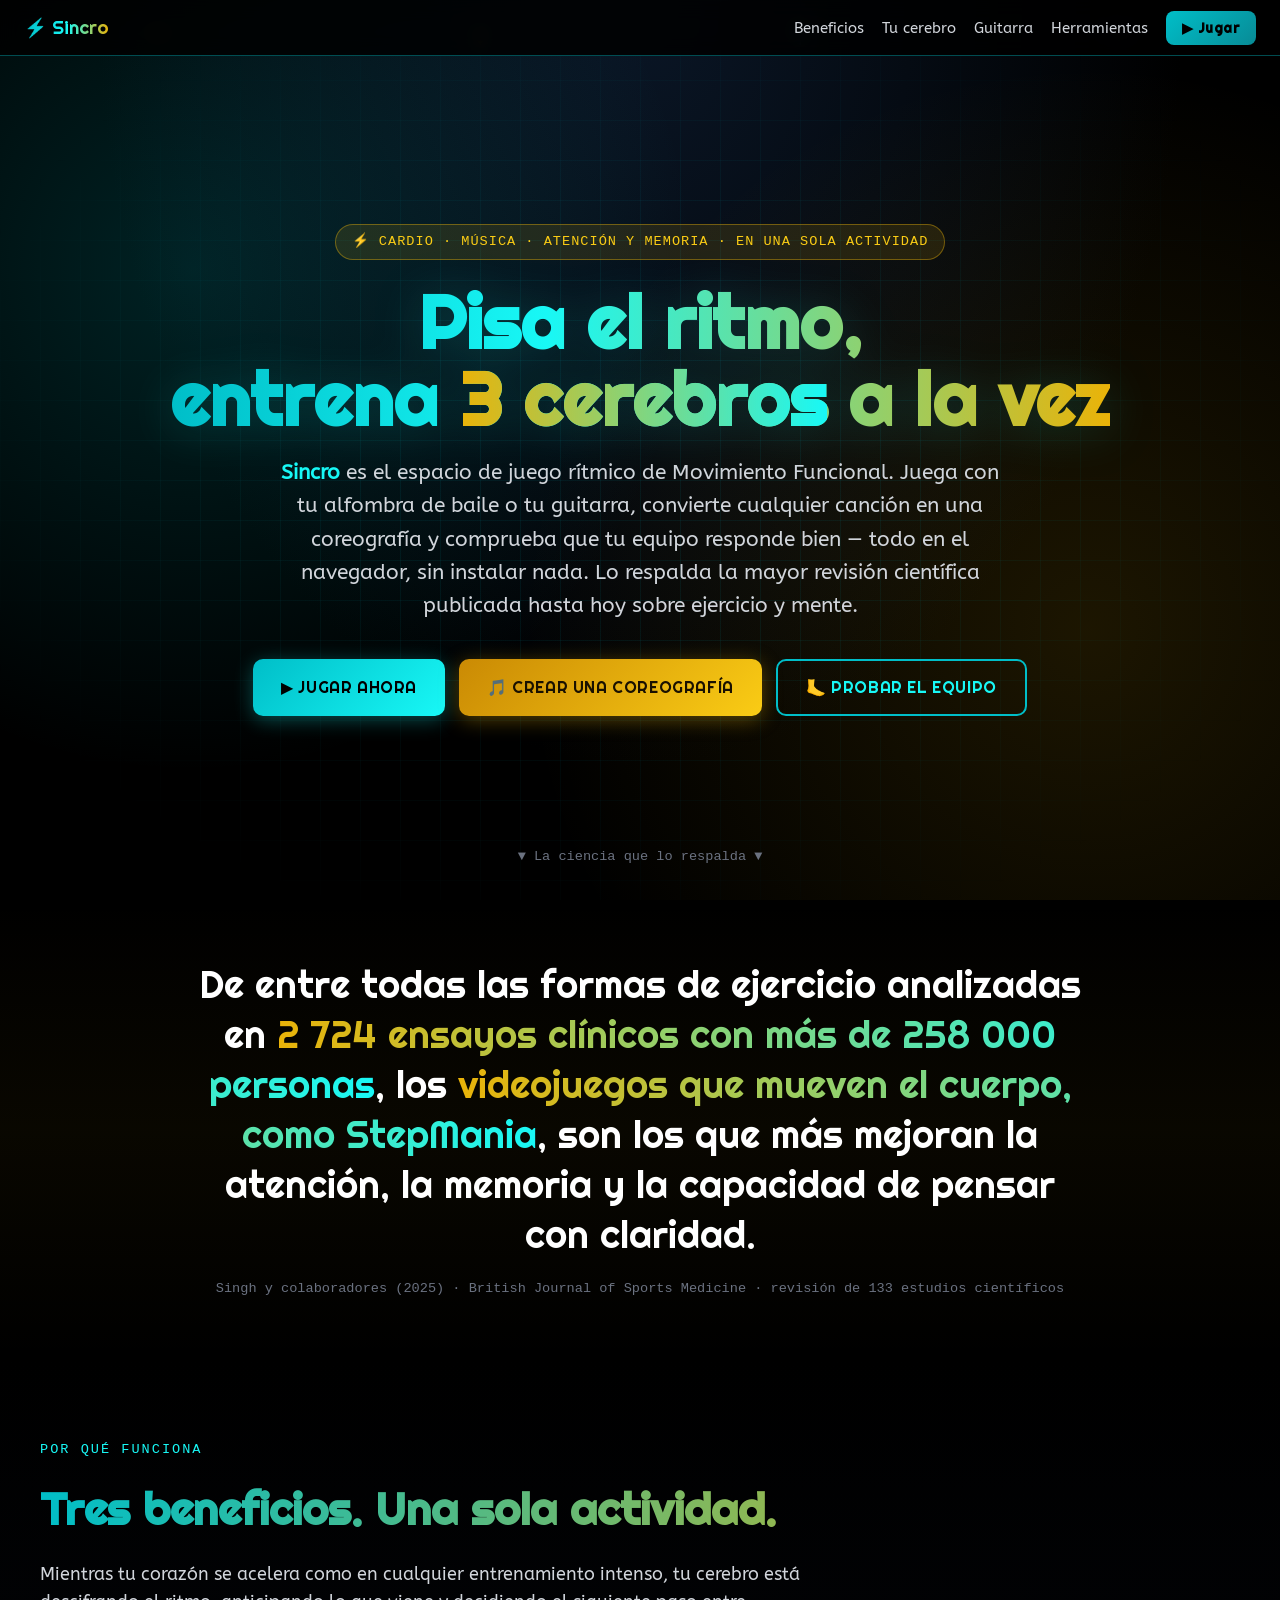
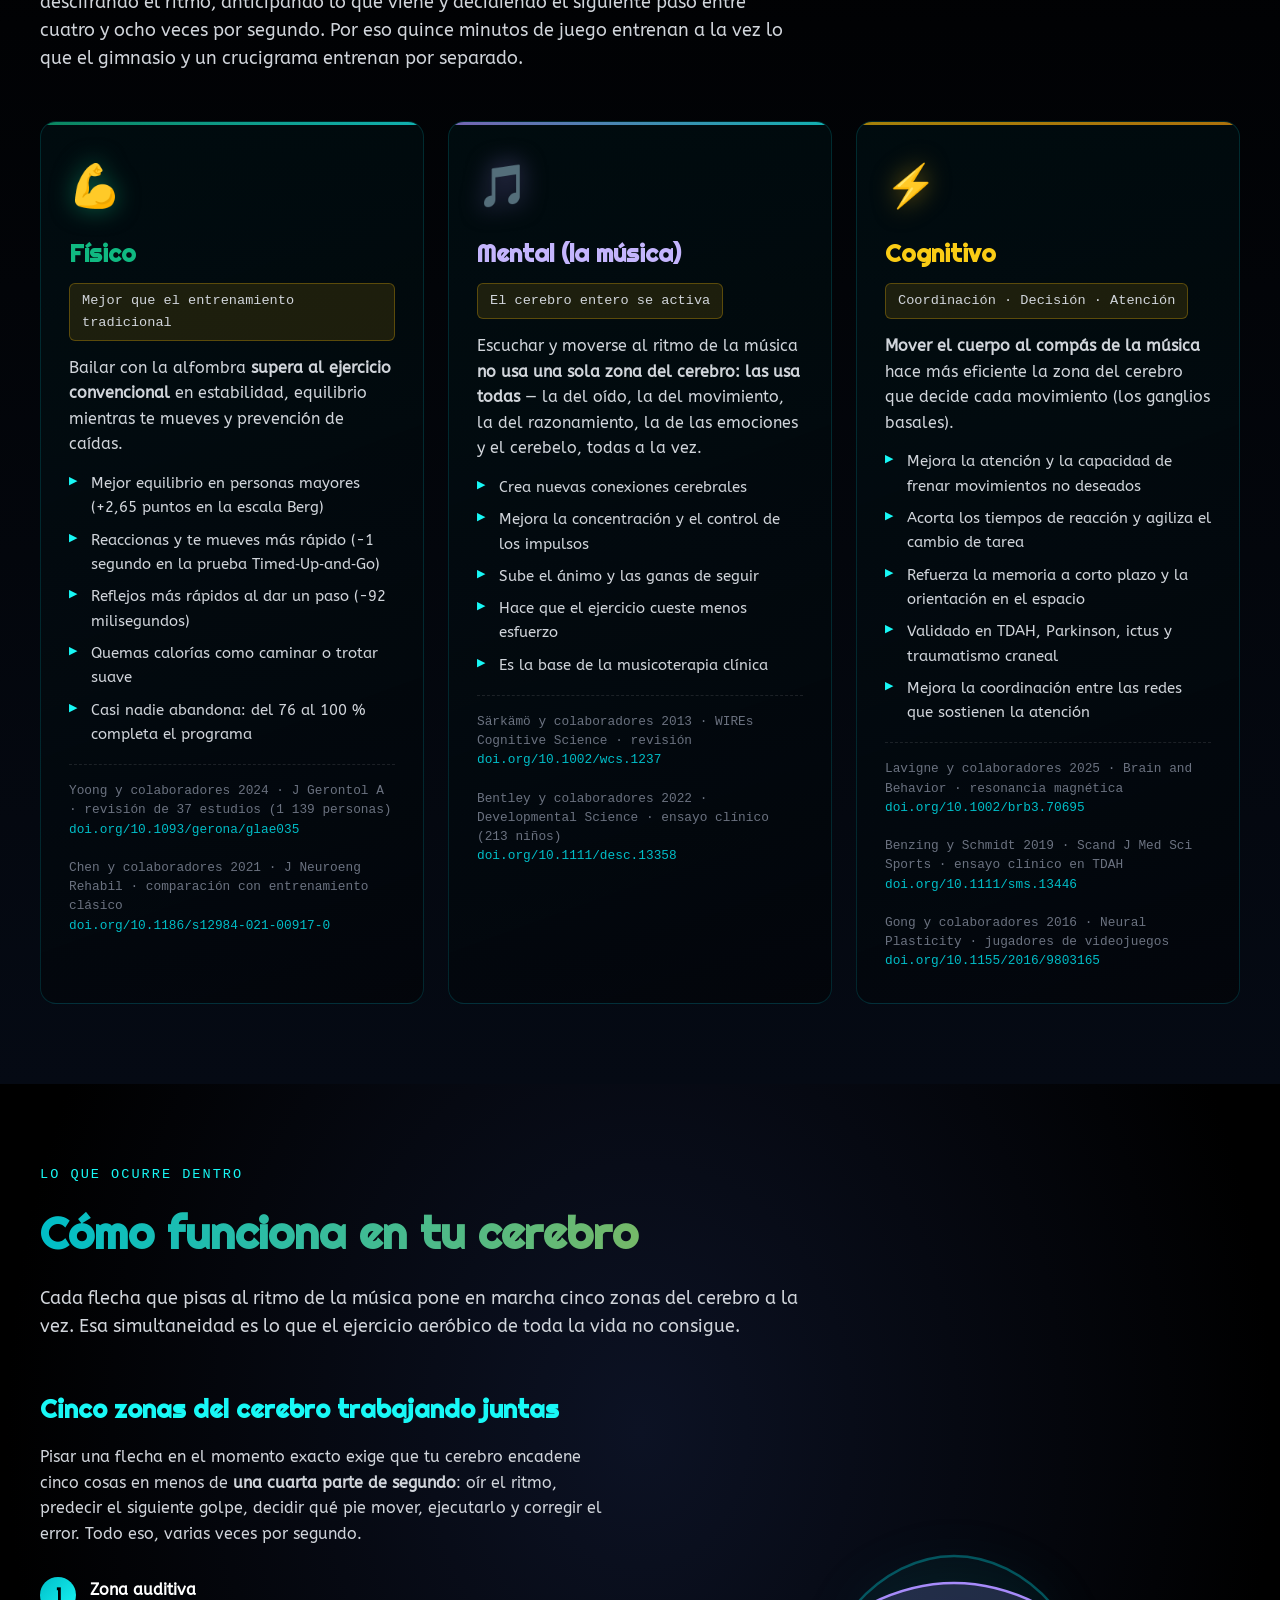
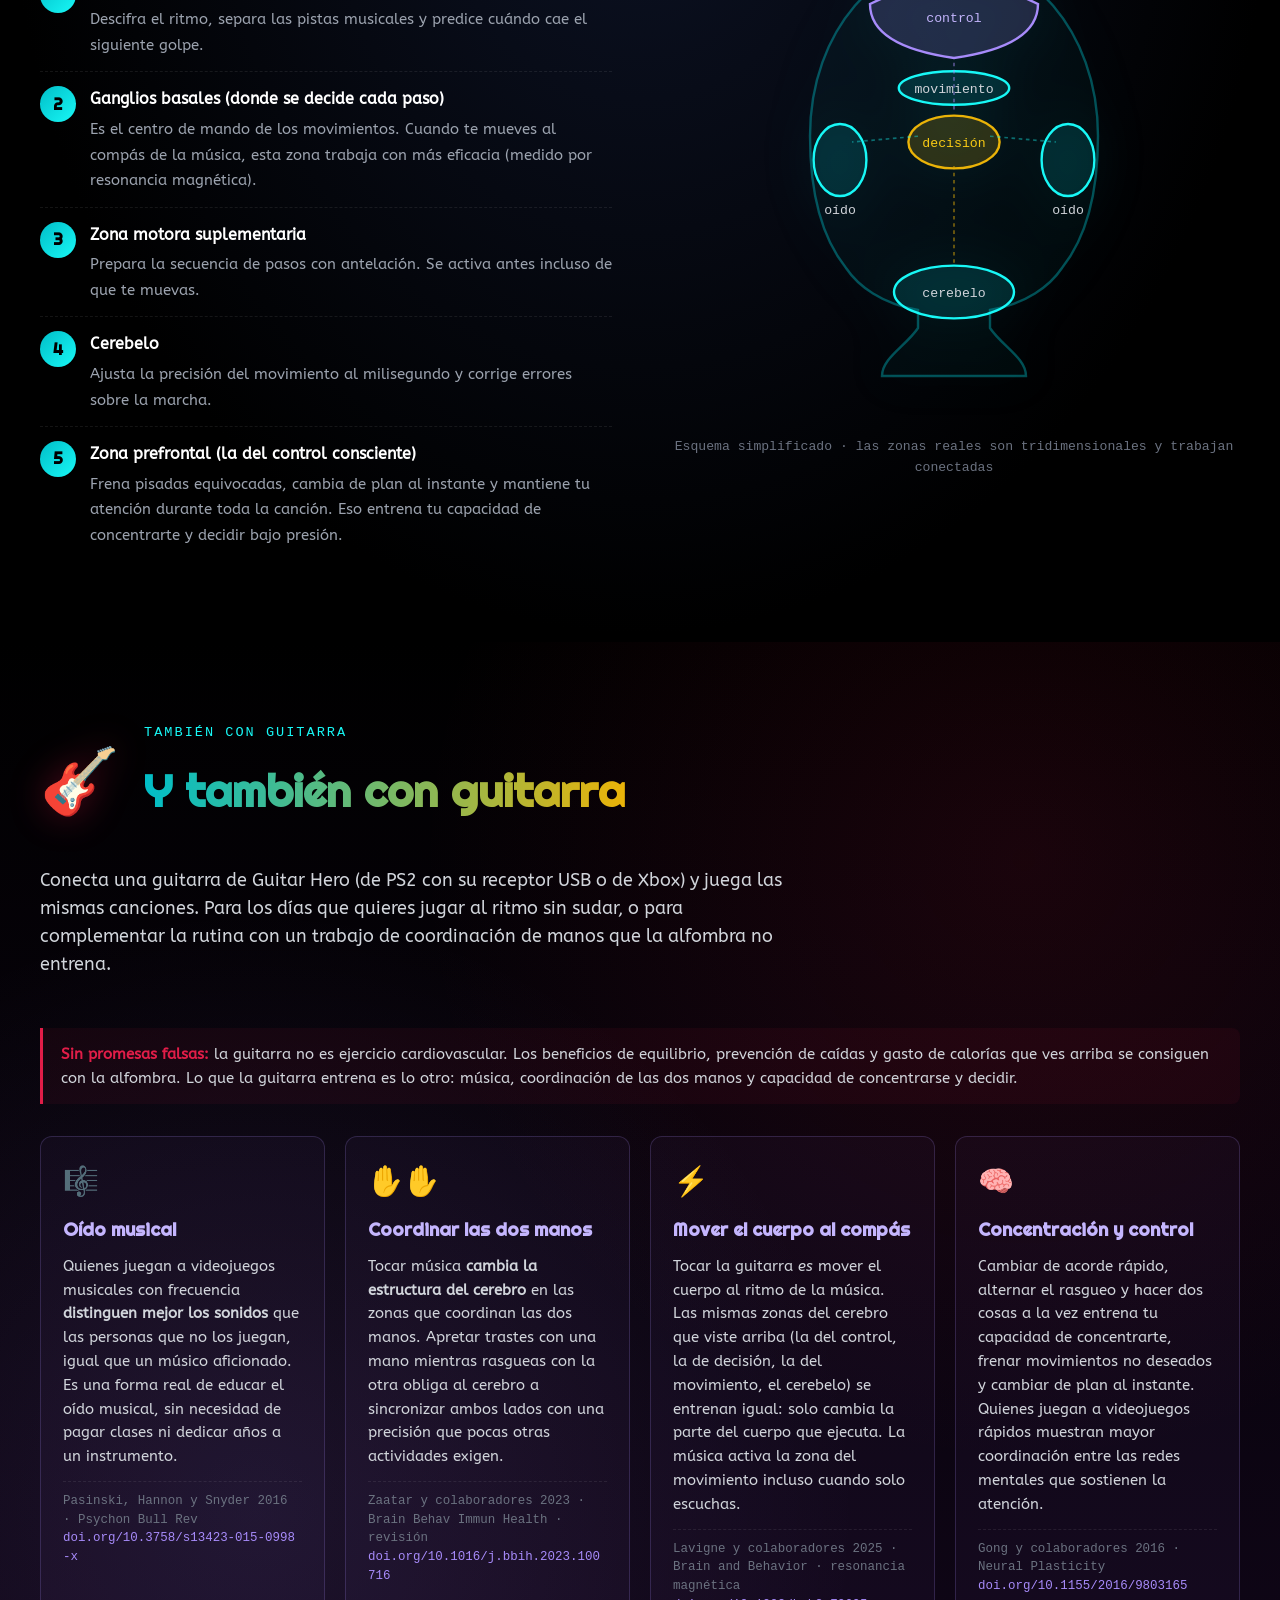
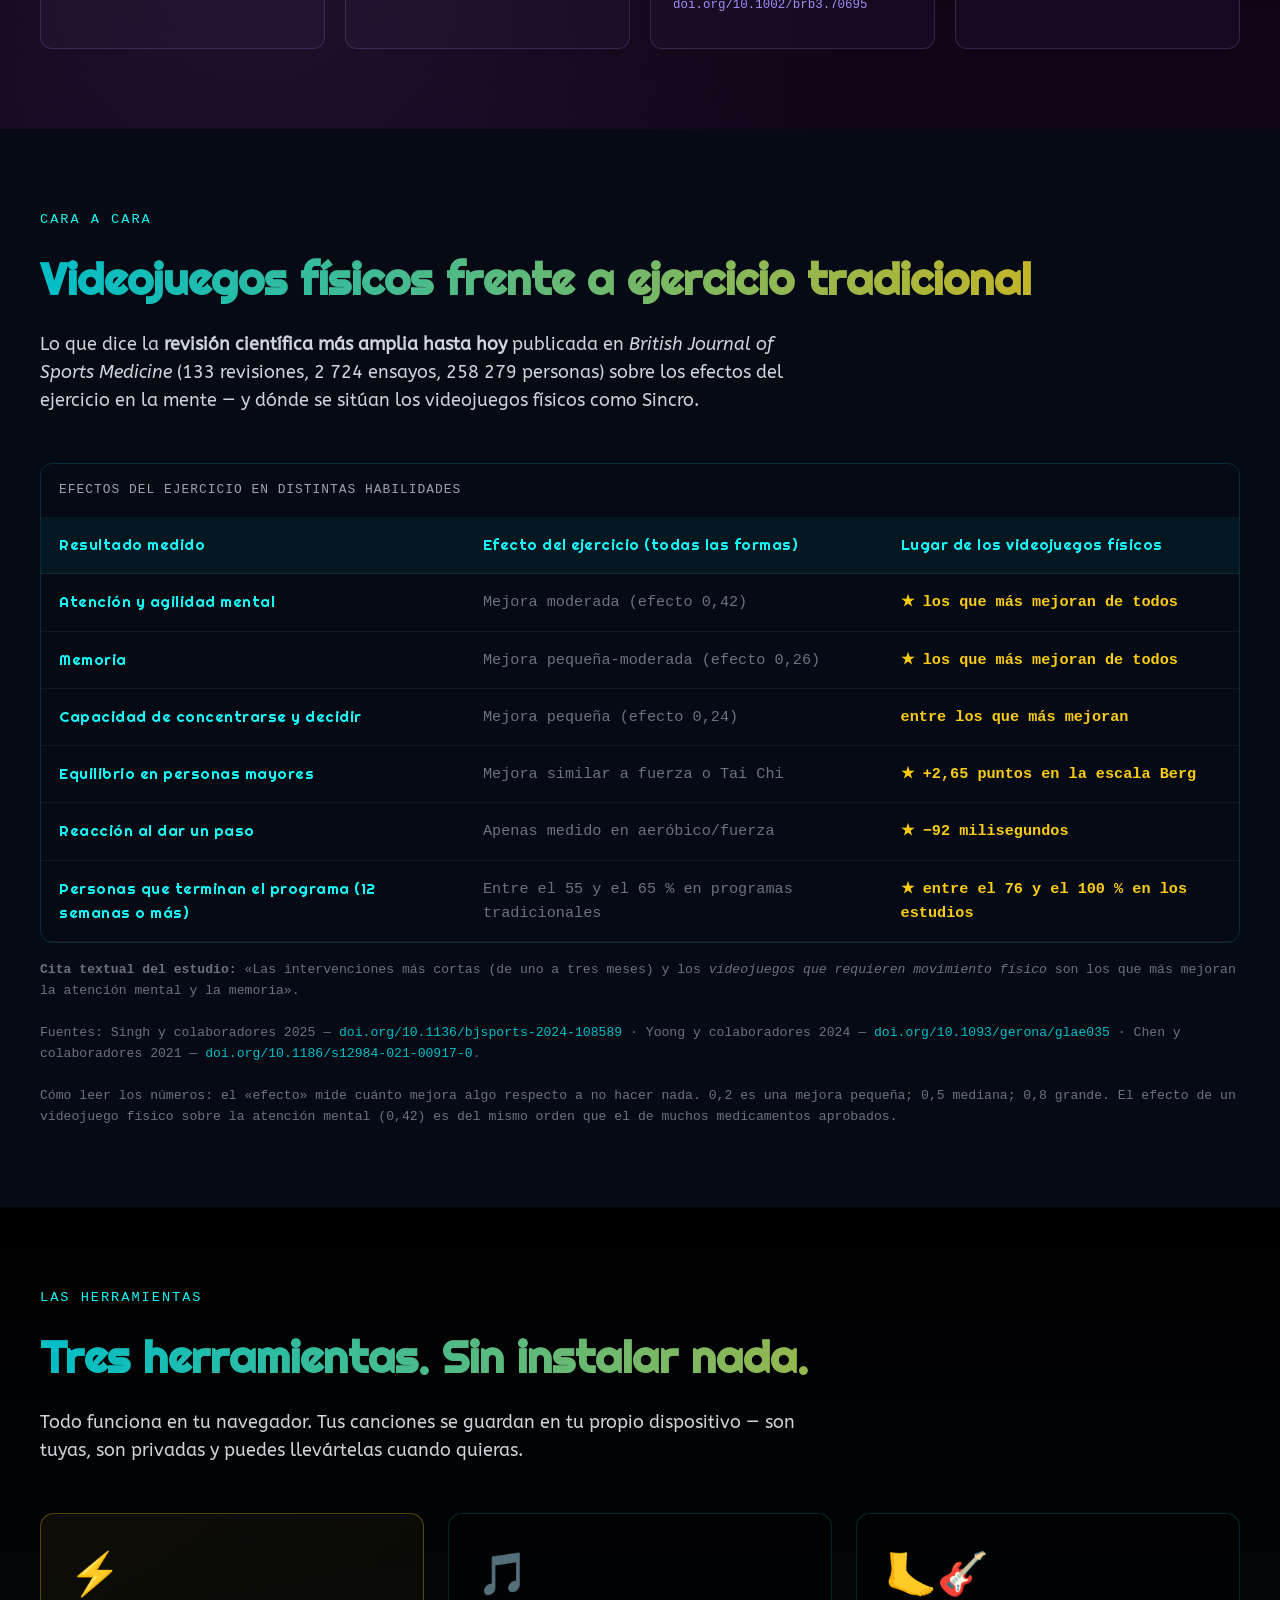
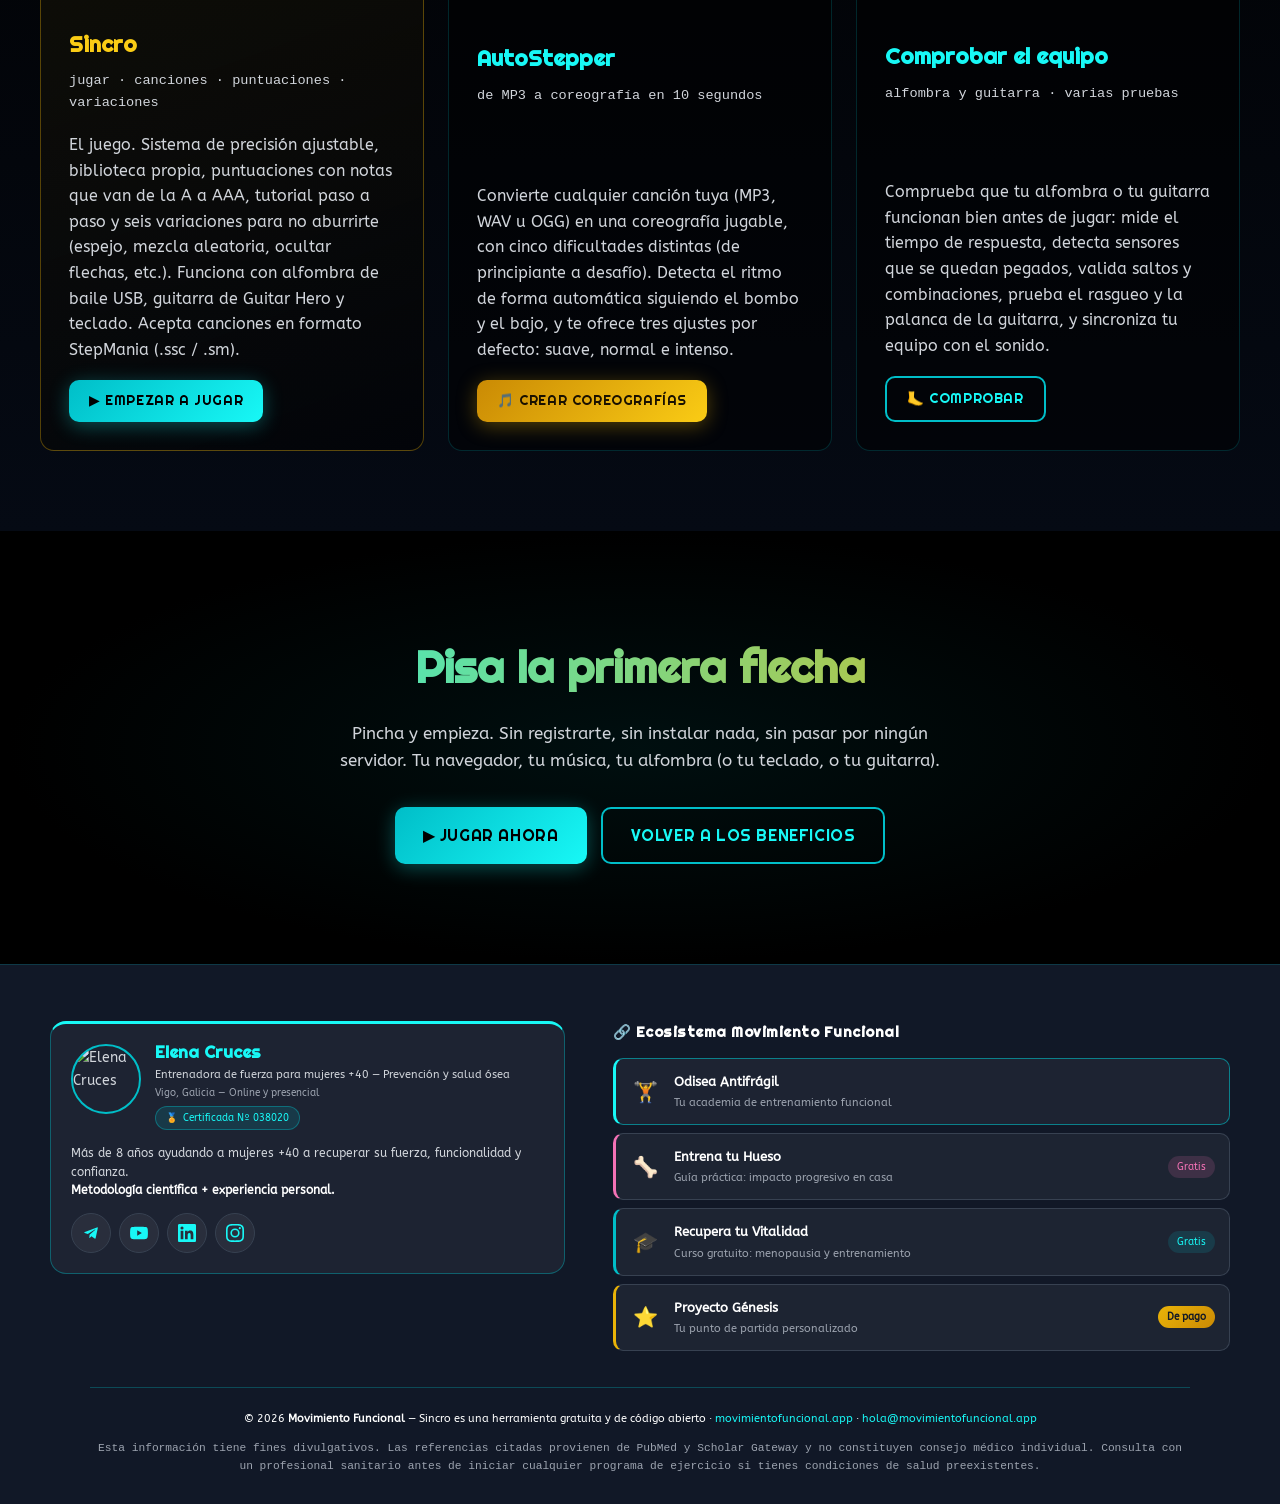
==== commit 956d98e1: "Separar play.html monolítico en dashboard + archivos dedicados play.html pasa de SPA de 10 screens (" ====
--- a/index.html
+++ b/index.html
@@ -12,10 +12,10 @@
 
 <link rel="canonical" href="https://play.movimientofuncional.app/">
 
-<link rel="icon" type="image/svg+xml" href="/icons/icon.svg">
-<link rel="apple-touch-icon" href="/icons/icon.svg">
-<link rel="manifest" href="/manifest.webmanifest">
-<script src="/stepmania-web/js/pwa-bootstrap.js"></script>
+<link rel="icon" type="image/svg+xml" href="icons/icon.svg">
+<link rel="apple-touch-icon" href="icons/icon.svg">
+<link rel="manifest" href="manifest.webmanifest">
+<script src="stepmania-web/js/pwa-bootstrap.js"></script>
 
 <meta property="og:type" content="website">
 <meta property="og:url" content="https://play.movimientofuncional.app/">
@@ -716,7 +716,7 @@
       <li><a href="#cerebro">Tu cerebro</a></li>
       <li><a href="#guitarra">Guitarra</a></li>
       <li><a href="#herramientas">Herramientas</a></li>
-      <li><a href="app.html#/play" class="cta-mini" aria-label="Ir al juego">▶ Jugar</a></li>
+      <li><a href="app.html#/stepmania-play" class="cta-mini" aria-label="Ir al juego">▶ Jugar</a></li>
     </ul>
   </nav>
 </header>
@@ -743,7 +743,7 @@
         sobre ejercicio y mente.
       </p>
       <div class="cta-row" role="group" aria-label="Acciones principales">
-        <a href="app.html#/play" class="btn primary">▶ Jugar ahora</a>
+        <a href="app.html#/stepmania-play" class="btn primary">▶ Jugar ahora</a>
         <a href="app.html#/autostepper" class="btn gold">🎵 Crear una coreografía</a>
         <a href="app.html#/test-pad" class="btn secondary">🦶 Probar el equipo</a>
       </div>
@@ -1133,7 +1133,7 @@
             alfombra de baile USB, guitarra de Guitar Hero y teclado. Acepta canciones
             en formato StepMania (.ssc / .sm).
           </p>
-          <a href="app.html#/play" class="btn primary">▶ Empezar a jugar</a>
+          <a href="app.html#/stepmania-play" class="btn primary">▶ Empezar a jugar</a>
         </article>
 
         <article class="tool-card" aria-labelledby="t-auto">
@@ -1174,7 +1174,7 @@
         Tu navegador, tu música, tu alfombra (o tu teclado, o tu guitarra).
       </p>
       <div class="cta-row" style="justify-content:center" role="group" aria-label="Acciones finales">
-        <a href="app.html#/play" class="btn primary">▶ Jugar ahora</a>
+        <a href="app.html#/stepmania-play" class="btn primary">▶ Jugar ahora</a>
         <a href="#beneficios" class="btn secondary">Volver a los beneficios</a>
       </div>
     </div>
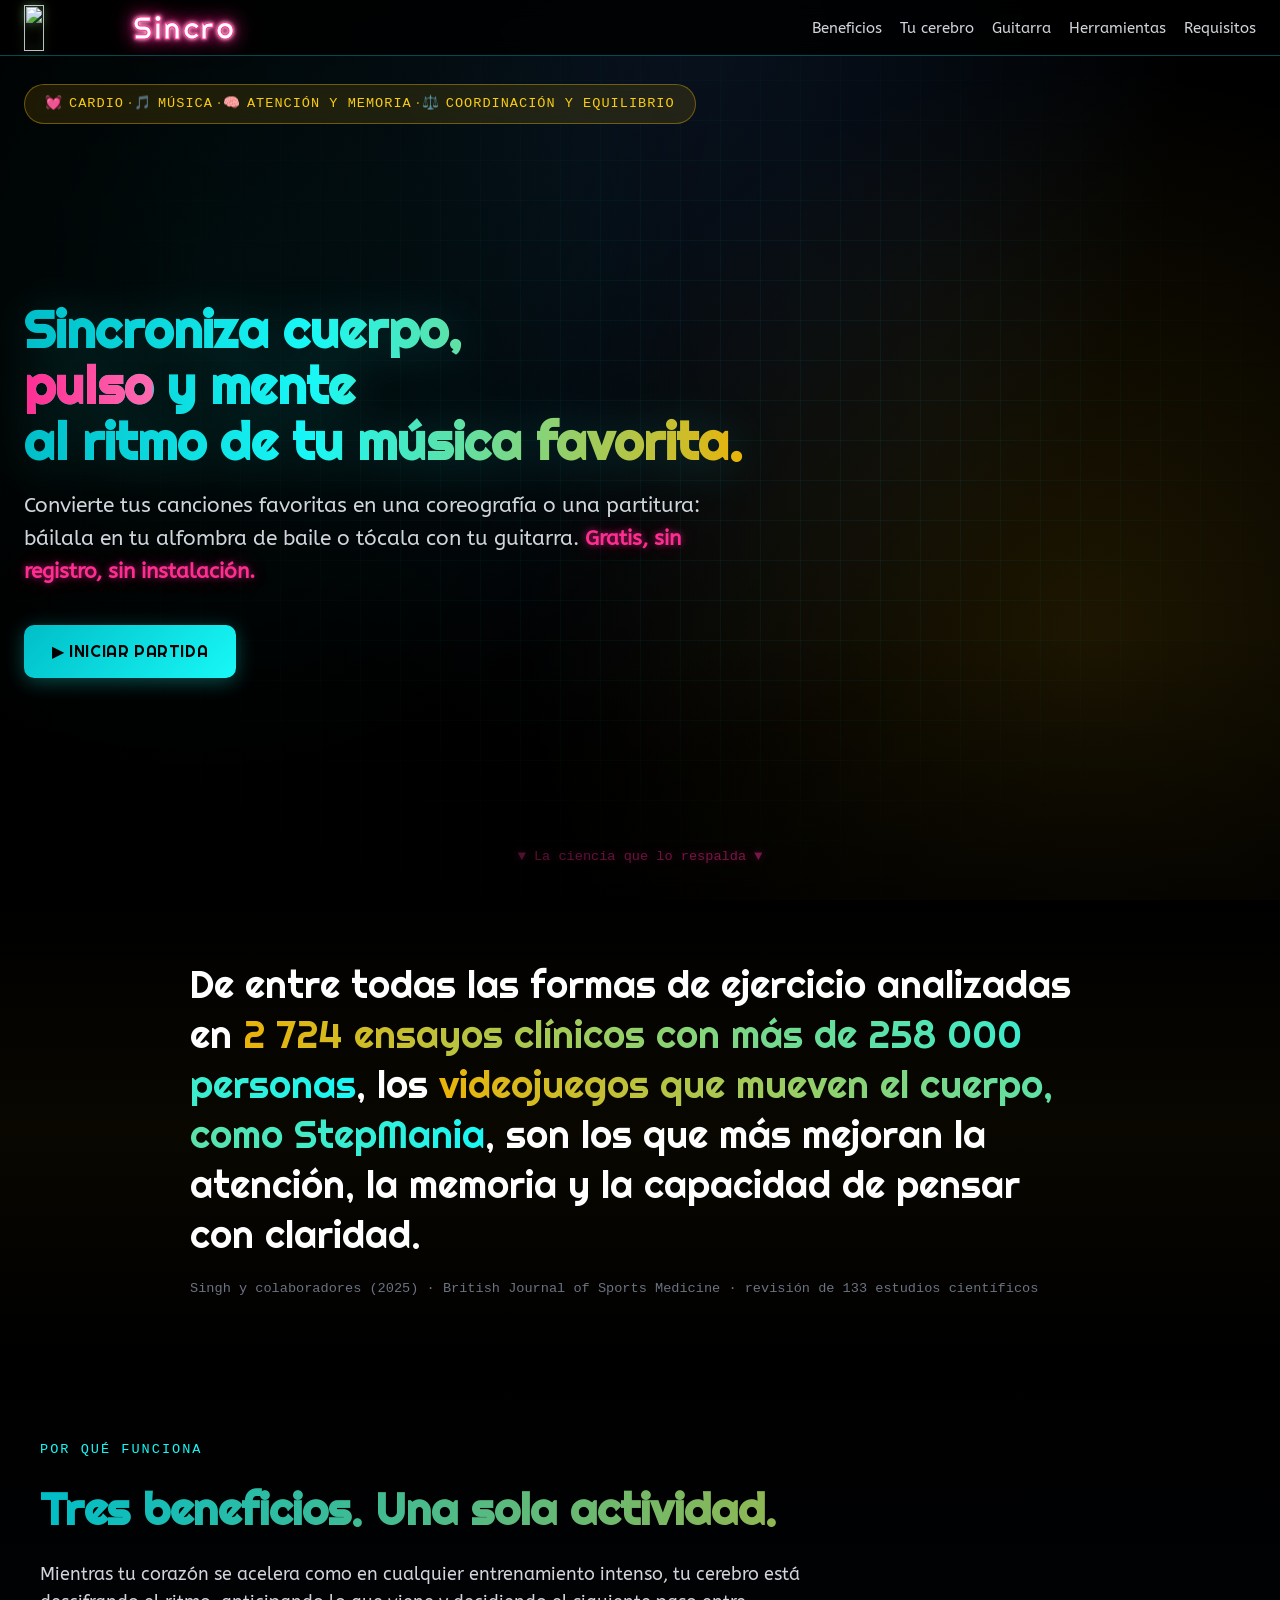
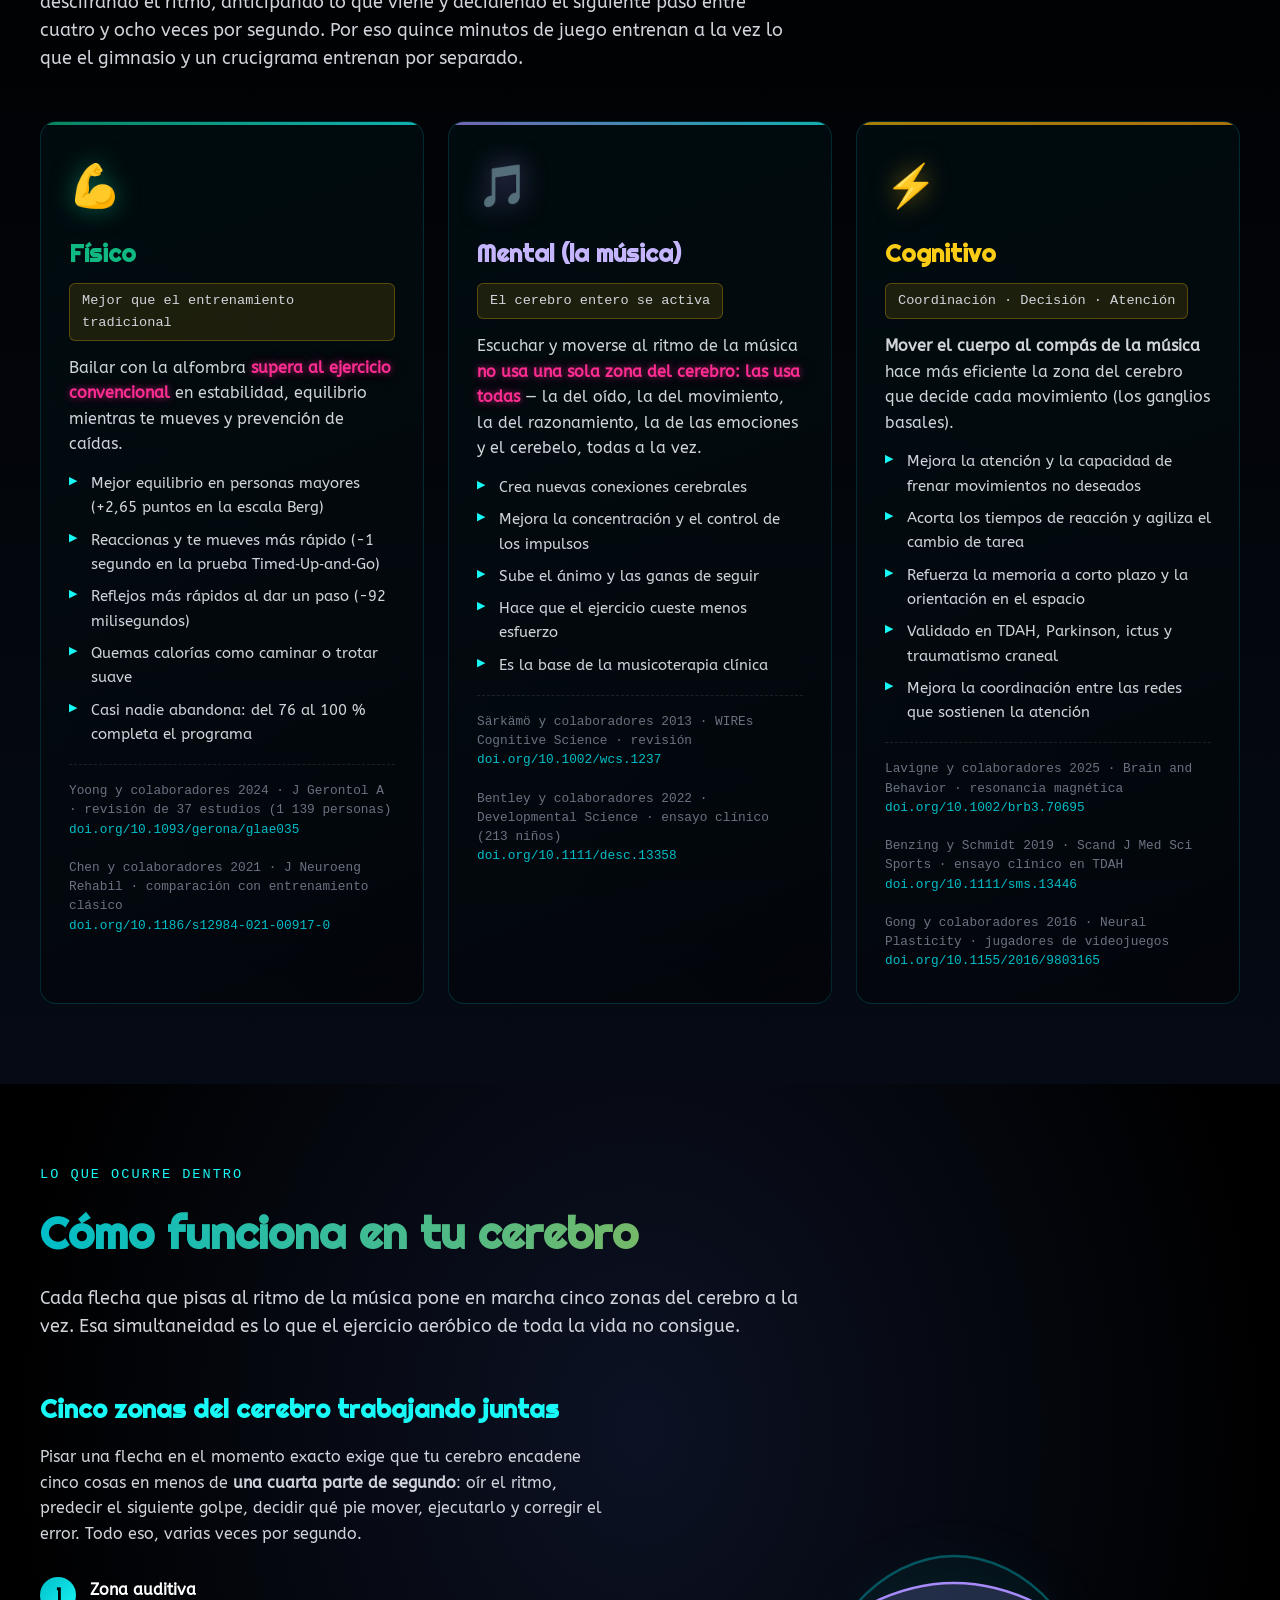
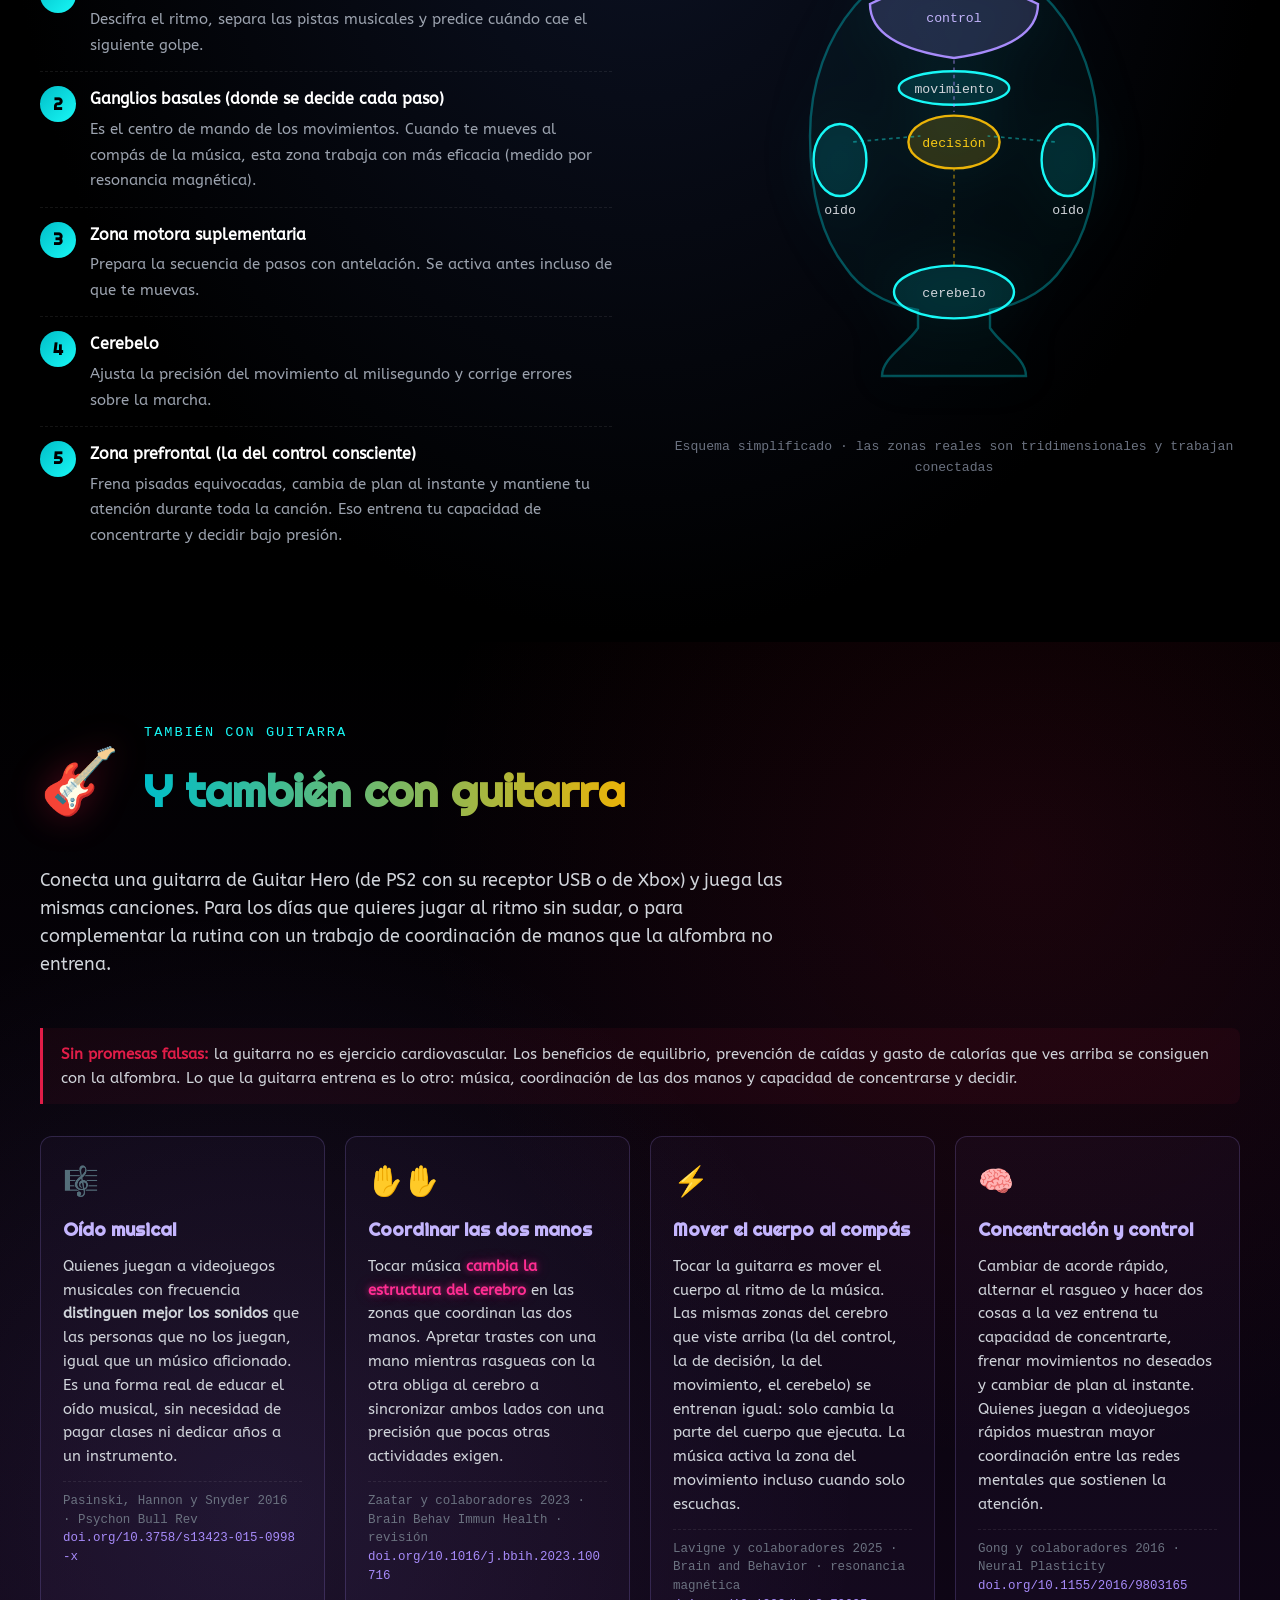
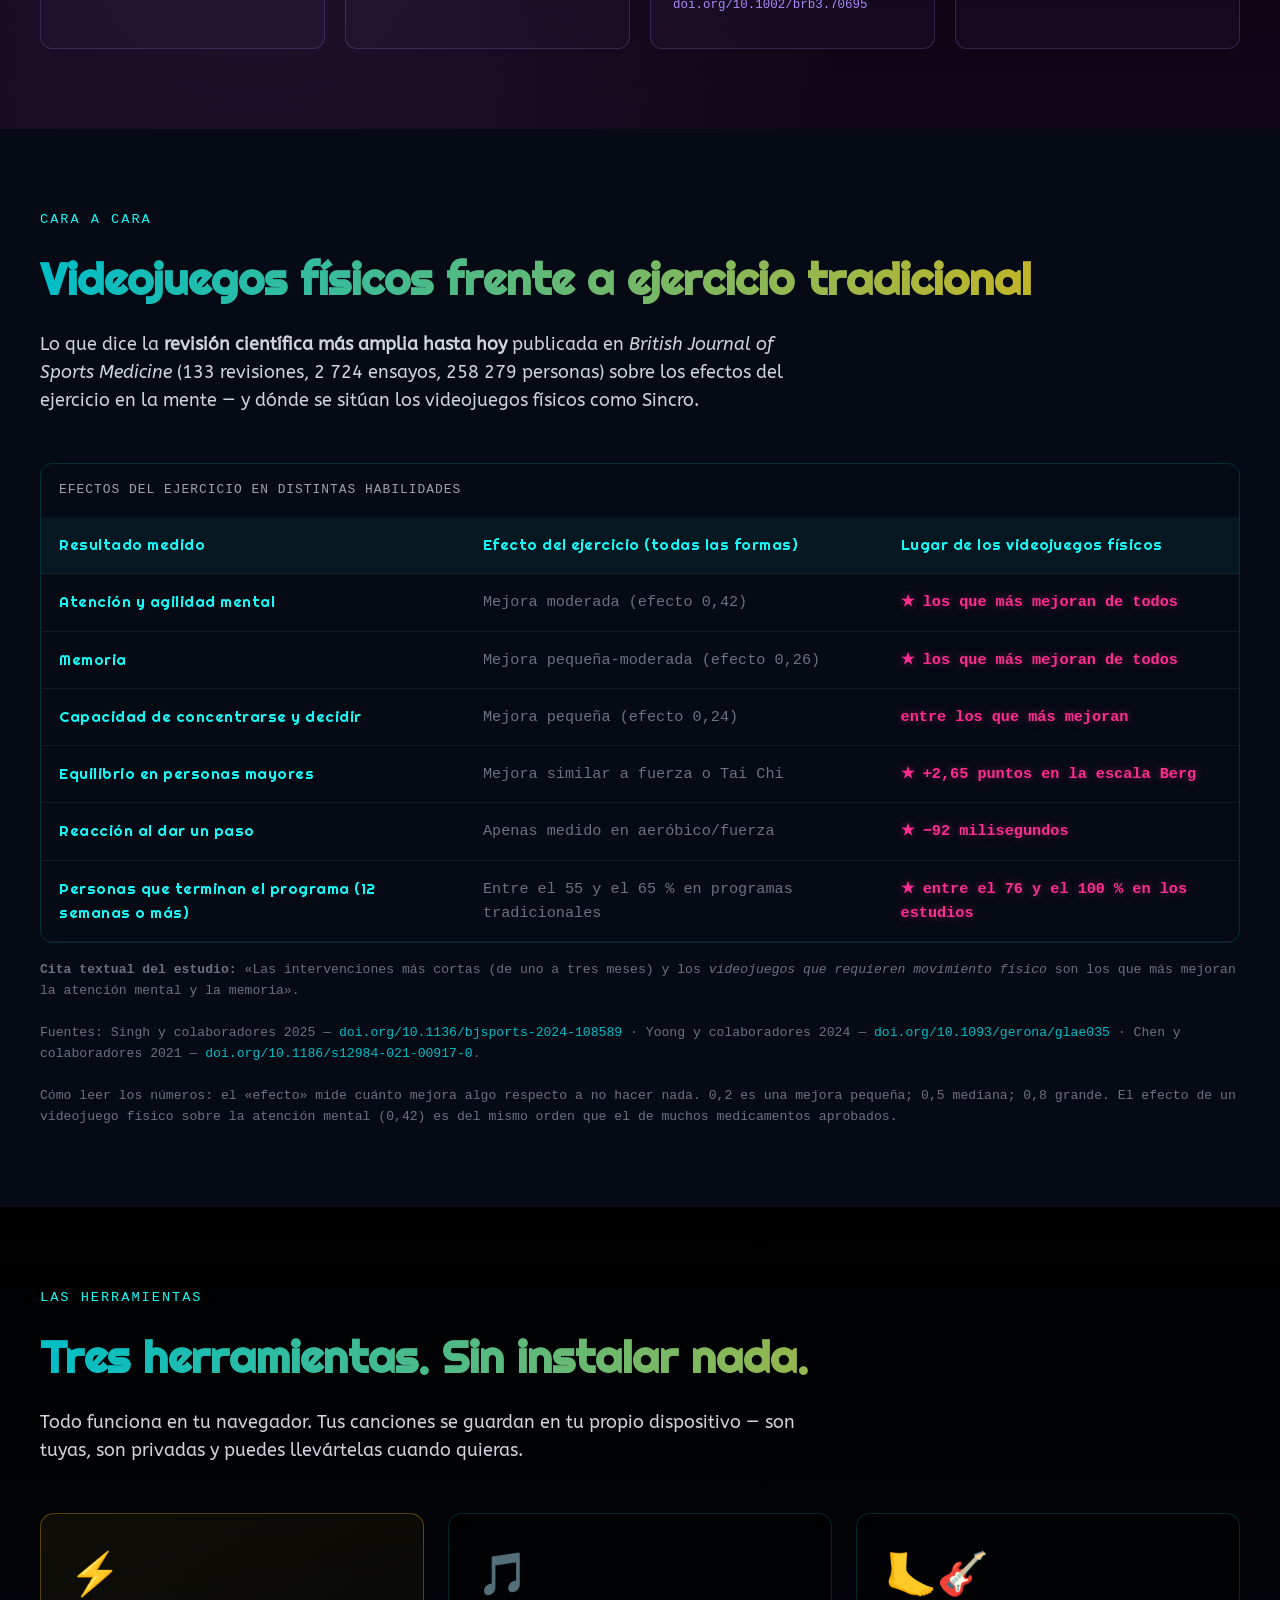
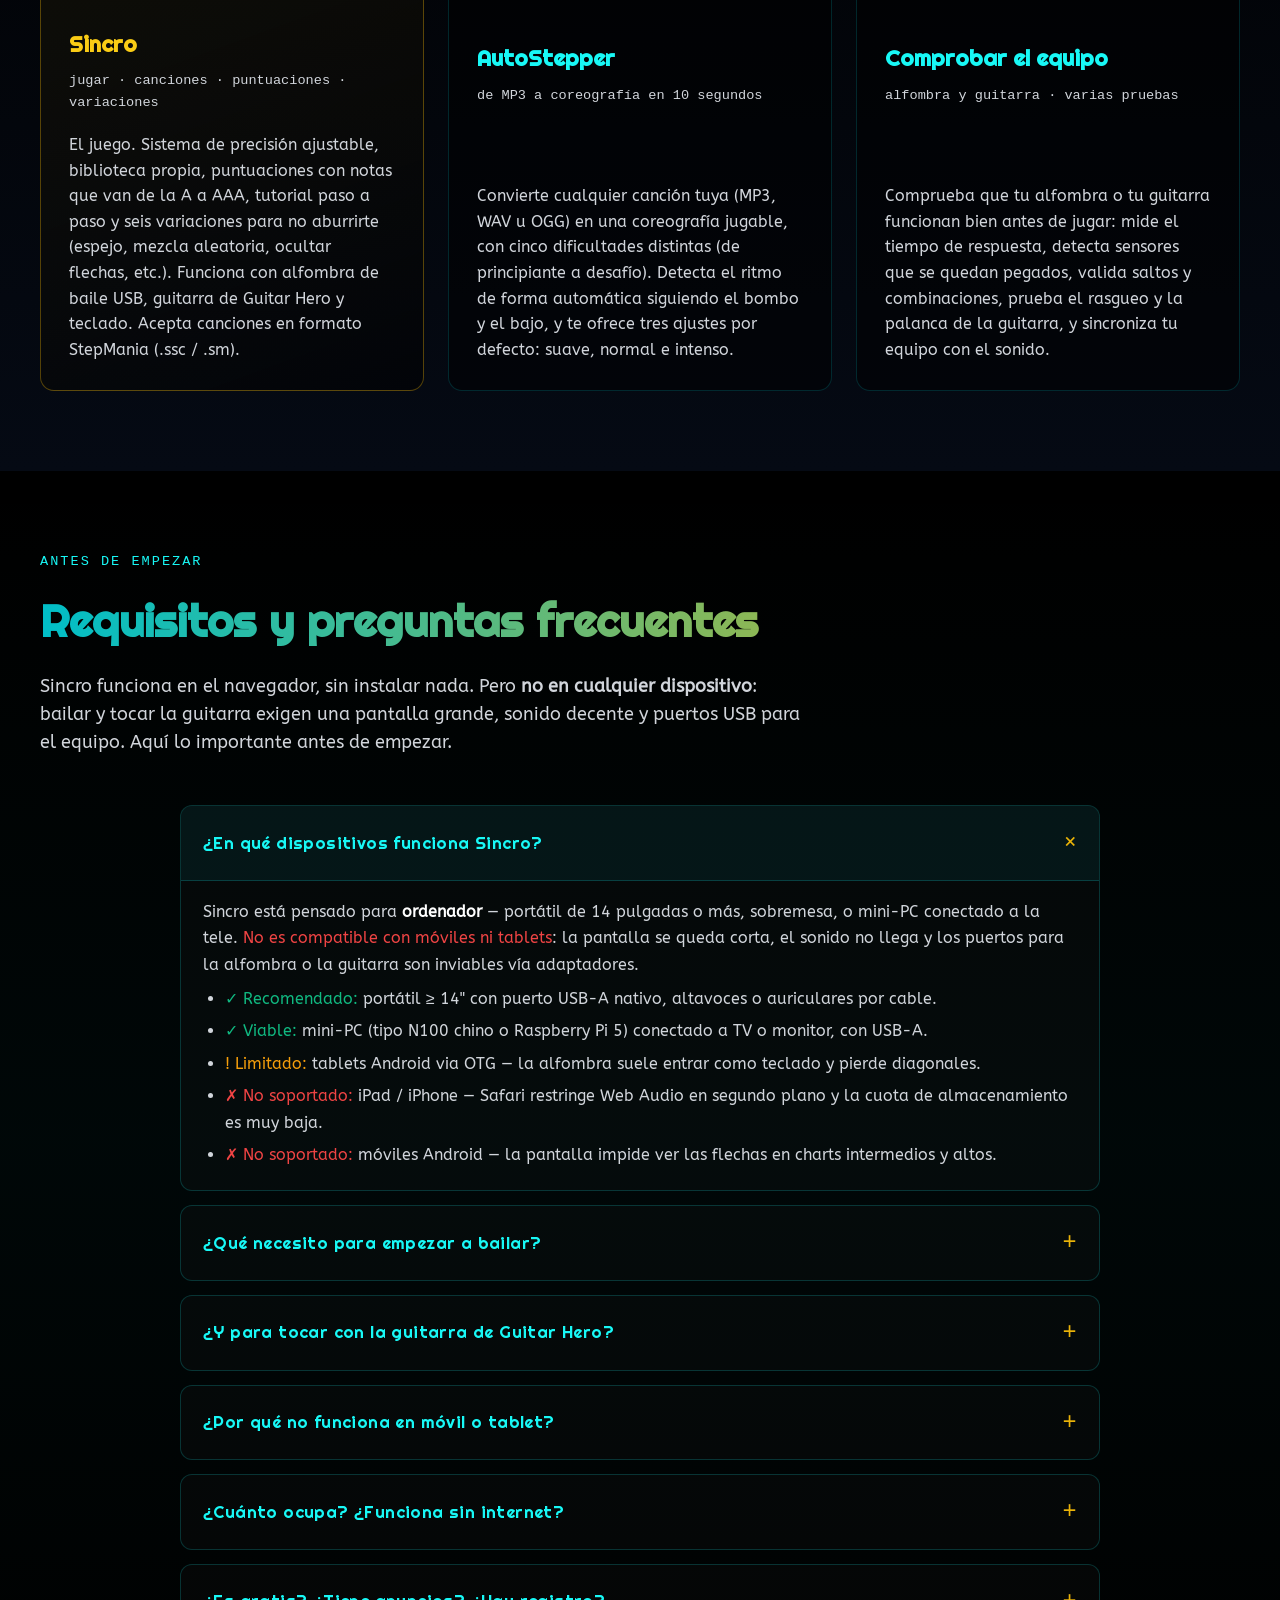
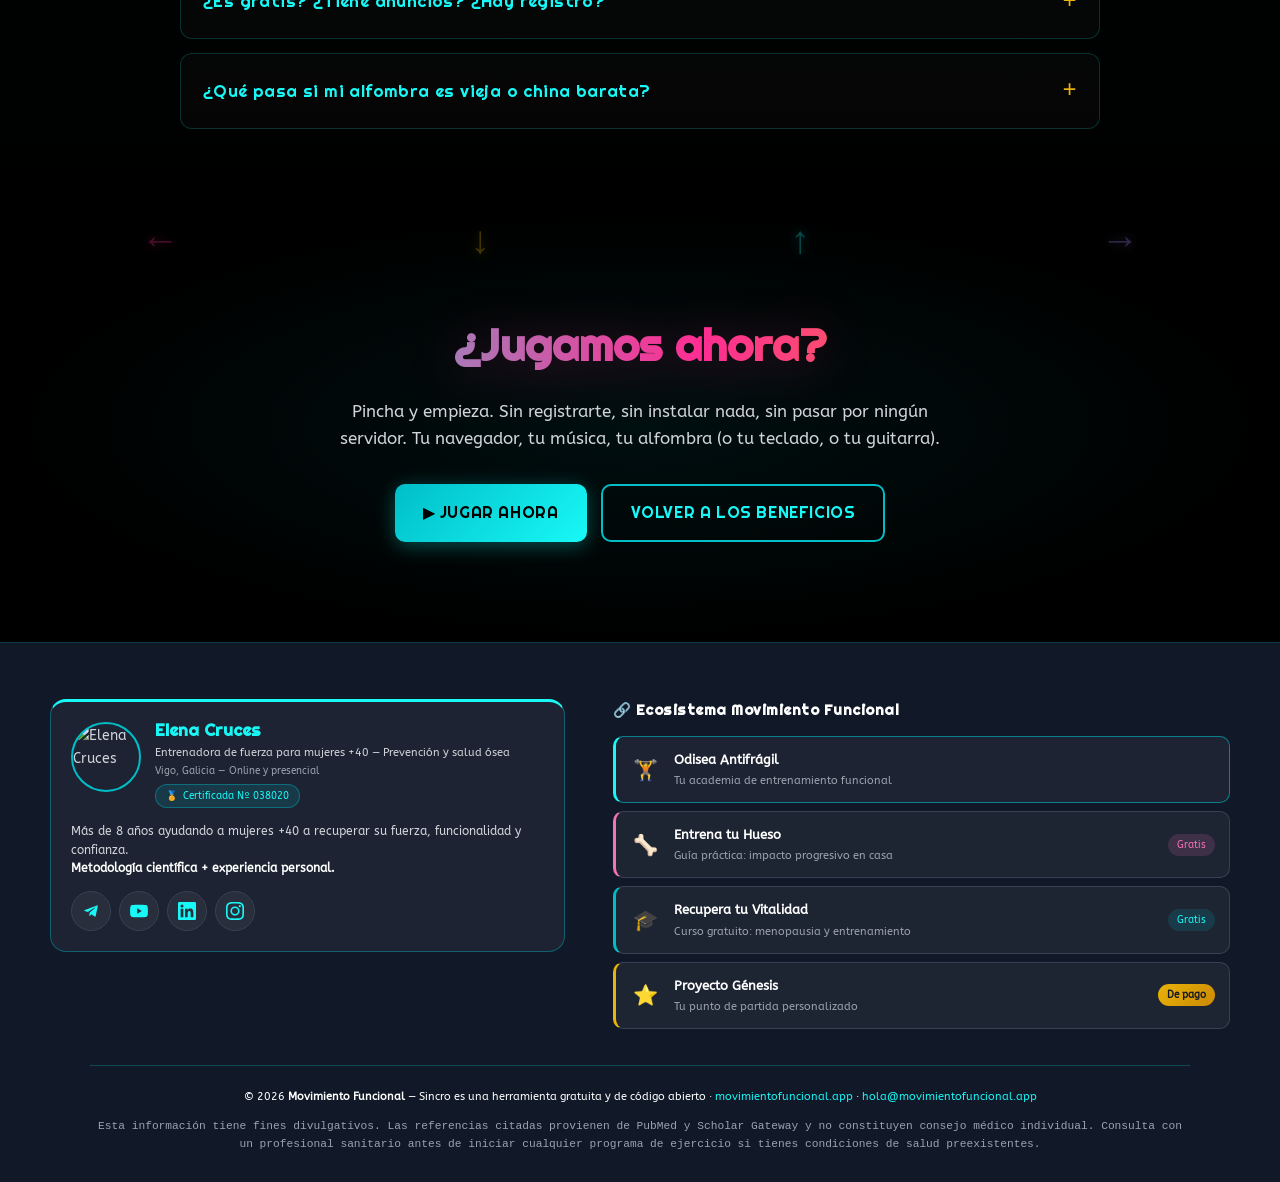
==== commit 794c6970: "Bloqueo en móvil y tablet + sección FAQ en la landing + bump SW v14 - index.html: modal de requisito" ====
--- a/index.html
+++ b/index.html
@@ -5,8 +5,8 @@
 <meta name="viewport" content="width=device-width, initial-scale=1, viewport-fit=cover">
 <meta name="theme-color" content="#00bec8">
 
-<title>Sincro — Pisa, toca, entrena tu cerebro</title>
-<meta name="description" content="Sincro: el espacio de juego rítmico de Movimiento Funcional. Juega con tu alfombra de baile o guitarra de Guitar Hero, convierte cualquier canción en una coreografía y comprueba que tu equipo responde bien. Lo respalda la mayor revisión científica publicada hasta hoy sobre ejercicio y mente.">
+<title>Sincro — Sincroniza cuerpo, pulso y mente</title>
+<meta name="description" content="Sincro, la suite rítmica de Movimiento Funcional. Convierte tus canciones favoritas en una coreografía o una partitura: báilala en tu alfombra de baile o tócala con tu guitarra. Gratis, sin registro, sin instalación. Respaldado por la mayor revisión científica publicada hasta hoy sobre ejercicio y cognición.">
 <meta name="author" content="Movimiento Funcional">
 <meta name="keywords" content="Sincro, sincronización auditivo-motora, exergaming, dance dance revolution, guitar hero, cardio cognitivo, neurociencia ejercicio, ritmo coordinación, movimiento funcional">
 
@@ -19,14 +19,21 @@
 
 <meta property="og:type" content="website">
 <meta property="og:url" content="https://play.movimientofuncional.app/">
-<meta property="og:title" content="Sincro — Pisa, toca, entrena tu cerebro">
-<meta property="og:description" content="Cardio, música y cognición en una sola actividad. La suite rítmica de Movimiento Funcional con base científica revisada por pares.">
+<meta property="og:title" content="Sincro — Sincroniza cuerpo, pulso y mente">
+<meta property="og:description" content="Convierte tus canciones favoritas en una coreografía o una partitura: báilala en tu alfombra de baile o tócala con tu guitarra. Gratis, sin registro, sin instalación. Avalado por la mayor revisión científica sobre ejercicio y cognición.">
 <meta property="og:locale" content="es_ES">
 <meta property="og:site_name" content="Sincro">
+<meta property="og:image" content="https://play.movimientofuncional.app/play-hero.webp">
+<meta property="og:image:type" content="image/webp">
+<meta property="og:image:width" content="2752">
+<meta property="og:image:height" content="1536">
+<meta property="og:image:alt" content="Sincro — Sincroniza cuerpo, pulso y mente al ritmo de tu música favorita. Ilustración neón con runner, highway de guitarra y alfombra DDR.">
 
 <meta name="twitter:card" content="summary_large_image">
-<meta name="twitter:title" content="Sincro — Pisa, toca, entrena tu cerebro">
-<meta name="twitter:description" content="Cardio, música y cognición en una sola actividad. Avalado por la mayor revisión sistemática de ejercicio y cognición.">
+<meta name="twitter:title" content="Sincro — Sincroniza cuerpo, pulso y mente">
+<meta name="twitter:description" content="Convierte tus canciones en coreografías o partituras: báilalas en tu alfombra o tócalas con tu guitarra. Gratis, sin registro. Avalado por la mayor revisión científica de ejercicio y cognición.">
+<meta name="twitter:image" content="https://play.movimientofuncional.app/play-hero.webp">
+<meta name="twitter:image:alt" content="Sincro — Sincroniza cuerpo, pulso y mente al ritmo de tu música favorita.">
 
 <link rel="preconnect" href="https://fonts.googleapis.com">
 <link rel="preconnect" href="https://fonts.gstatic.com" crossorigin>
@@ -40,7 +47,7 @@
   "applicationCategory": "GameApplication",
   "operatingSystem": "Any (browser-based)",
   "url": "https://play.movimientofuncional.app/",
-  "description": "Sincro: espacio de juego rítmico en navegador de Movimiento Funcional. Juego, generador automático de coreografías a partir de canciones (AutoStepper) y herramienta para comprobar el equipo (alfombra de baile y guitarra). Funciona sin instalar nada. Acepta canciones en formato StepMania (.ssc / .sm).",
+  "description": "Sincro, la suite rítmica de Movimiento Funcional. Convierte tus canciones favoritas en una coreografía o partitura: báilala en tu alfombra de baile o tócala con tu guitarra. Incluye juego, generador automático de coreografías (AutoStepper) y herramienta para comprobar el equipo. Funciona en el navegador, sin instalación. Compatible con StepMania (.ssc / .sm) y Clone Hero (.chart).",
   "browserRequirements": "Requires JavaScript. HTML5 Web Audio + Canvas + Gamepad API.",
   "inLanguage": "es",
   "offers": { "@type": "Offer", "price": "0", "priceCurrency": "EUR" },
@@ -60,6 +67,8 @@
   --turquesa-700: #088b96;
   --rosa-500: #e11d48;
   --rosa-600: #be123c;
+  --rosa-neon: #ff2d92;
+  --rosa-neon-glow: rgba(255,45,146,0.55);
   --tulip-tree-400: #facc15;
   --tulip-tree-500: #eab308;
   --tulip-tree-600: #ca8a04;
@@ -113,10 +122,26 @@
   z-index: 100; backdrop-filter: blur(10px);
 }
 .topbar .brand {
-  font-family: var(--font-display); font-size: 1.15em;
-  background: linear-gradient(90deg, var(--turquesa-600), var(--turquesa-400), var(--tulip-tree-500));
-  -webkit-background-clip: text; background-clip: text;
-  color: transparent;
+  display: inline-flex; align-items: center; gap: 12px;
+  height: 46px; line-height: 1;
+  text-decoration: none;
+}
+.topbar .brand img {
+  height: 100%; width: auto; display: block;
+  filter: drop-shadow(0 0 4px rgba(0, 190, 200, 0.35)) drop-shadow(0 0 6px rgba(250, 204, 21, 0.25));
+}
+.topbar .brand .wordmark {
+  font-family: var(--font-display);
+  font-size: 31px;
+  line-height: 1;
+  color: #fff;
+  letter-spacing: 1.5px;
+  -webkit-text-stroke: 1px var(--rosa-neon);
+  text-shadow:
+    0 0 4px #fff,
+    0 0 8px var(--rosa-neon),
+    0 0 18px var(--rosa-neon),
+    0 0 28px rgba(255, 45, 146, 0.6);
 }
 .topbar .primary-nav { margin-left: auto; }
 .topbar .primary-nav ul {
@@ -138,7 +163,7 @@
 
 /* HERO */
 .hero {
-  min-height: 100vh; padding: 120px 24px 80px;
+  min-height: 100vh; padding: 160px 24px 80px;
   display: flex; flex-direction: column; align-items: center; justify-content: center;
   position: relative; overflow: hidden;
   background: radial-gradient(ellipse at top, #0a1626 0%, #000 60%);
@@ -159,10 +184,11 @@
   -webkit-mask-image: radial-gradient(ellipse at center, black 30%, transparent 80%);
           mask-image: radial-gradient(ellipse at center, black 30%, transparent 80%);
 }
+/* Lluvia animada de flechas DDR — se usa en el final-cta como cierre visual */
 .arrow-rain {
   position: absolute; inset: 0; pointer-events: none;
   display: flex; justify-content: space-around;
-  opacity: 0.35;
+  opacity: 0.28;
 }
 .arrow-lane { width: 60px; height: 100%; position: relative; }
 .arrow-lane span {
@@ -177,7 +203,7 @@
   10%, 90% { opacity: 1; }
   to { bottom: 110%; opacity: 0; }
 }
-.lane-1 span { color: #ff3366; animation-delay: 0s; }
+.lane-1 span { color: var(--rosa-neon); animation-delay: 0s; }
 .lane-2 span { color: var(--tulip-tree-500); animation-delay: 1.2s; }
 .lane-3 span { color: var(--turquesa-400); animation-delay: 2.4s; }
 .lane-4 span { color: #a78bfa; animation-delay: 3.6s; }
@@ -187,45 +213,207 @@
   html { scroll-behavior: auto; }
 }
 
-.hero-content { position: relative; z-index: 2; text-align: center; max-width: 980px; }
+/* DESKTOP: imagen full-bleed como background, copy superpuesto a la izquierda con overlay oscuro */
+.hero-art-wrap {
+  position: absolute; inset: 0; z-index: 1;
+  overflow: hidden;
+}
+.hero-art {
+  width: 100%; height: 100%;
+  object-fit: cover; object-position: center center;
+  display: block;
+}
+.hero-overlay {
+  position: absolute; inset: 0; z-index: 2;
+  background:
+    linear-gradient(90deg, rgba(0,0,0,0.78) 0%, rgba(0,0,0,0.55) 32%, rgba(0,0,0,0.15) 55%, transparent 75%),
+    linear-gradient(180deg, transparent 0%, transparent 70%, rgba(0,0,0,0.55) 100%);
+  pointer-events: none;
+}
+.hero-content {
+  position: relative; z-index: 3;
+  max-width: 1280px; width: 100%;
+  display: flex; flex-direction: column; align-items: flex-start;
+  text-align: left;
+}
+.hero-text { max-width: 720px; }
+
+/* Hero badge — base desktop (la ul se renderiza como pill horizontal con bullets).
+   Es hijo directo del .hero y flota arriba del todo, justo debajo del topbar fijo (56px). */
 .hero-badge {
-  display: inline-block; padding: 6px 16px;
+  position: absolute;
+  top: calc(56px + 28px);
+  left: max(24px, calc((100% - 1280px) / 2 + 24px));
+  z-index: 3;
+  display: inline-flex; align-items: center; flex-wrap: wrap; justify-content: center;
+  gap: 0 10px;
+  padding: 8px 20px;
+  margin: 0;
+  list-style: none;
   background: rgba(234,179,8,0.12);
   border: 1px solid rgba(234,179,8,0.4);
   color: var(--tulip-tree-400);
   border-radius: 999px; font-size: 0.85em; letter-spacing: 1px;
   font-family: var(--font-mono); text-transform: uppercase;
-  margin-bottom: 24px;
-}
+  backdrop-filter: blur(8px);
+  -webkit-backdrop-filter: blur(8px);
+}
+/* Desktop: cada chip se reduce a "icono · texto", separados por bullets discretos.
+   El layout queda visualmente idéntico al <p>...⚡ Cardio · Música · ... </p> original. */
+.hero-badge .badge-chip {
+  display: inline-flex; align-items: baseline; gap: 6px;
+  position: relative;
+}
+.hero-badge .badge-chip + .badge-chip::before {
+  content: '·';
+  position: absolute; left: -8px; top: 0;
+  color: var(--tulip-tree-400); opacity: 0.7;
+}
+.hero-badge .badge-icon {
+  display: inline-block;
+  font-size: 1em; line-height: 1;
+}
+
+/* Banda móvil de chips: por defecto NO se muestra (solo en móvil dentro del @media) */
+.hero-badge-band { display: none; }
+
+/* MÓVIL: imagen full-bleed, texto superpuesto justo debajo del header */
+@media (max-width: 860px) {
+  .hero {
+    padding: 56px 20px 32px;
+    min-height: 100vh;
+    justify-content: flex-start;
+  }
+  .hero-grid { display: none; }
+  .hero::before { display: none; }
+  .hero-art { object-position: center bottom; }
+  .hero-overlay {
+    background:
+      linear-gradient(180deg, rgba(0,0,0,0.94) 0%, rgba(0,0,0,0.88) 22%, rgba(0,0,0,0.74) 42%, rgba(0,0,0,0.50) 58%, rgba(0,0,0,0.20) 74%, transparent 88%);
+  }
+  .hero-content {
+    position: relative;
+    z-index: 3;
+    padding-top: 24px;
+    max-width: 100%;
+    align-items: stretch;
+  }
+  .hero-text { max-width: 100%; }
+  /* En móvil, el badge dentro del hero se OCULTA: aparece duplicado como
+     banda independiente DEBAJO del hero (.hero-badge-band) para no pelear
+     con la alfombra DDR de la imagen full-bleed. */
+  .hero > .hero-badge { display: none !important; }
+
+  .hero-badge-band {
+    display: block;
+    padding: 24px 20px 28px;
+    background: linear-gradient(180deg, #000 0%, #0a1626 100%);
+    border-bottom: 1px solid rgba(0, 190, 200, 0.18);
+  }
+  .hero-badge-band .hero-badge {
+    position: static;
+    top: auto; left: auto; transform: none;
+    margin: 0 auto;
+    padding: 10px;
+    width: 100%;
+    max-width: 380px;
+    display: grid;
+    grid-template-columns: 1fr 1fr;
+    gap: 6px;
+    list-style: none;
+    background: rgba(0,0,0,0.82);
+    border: 1px solid rgba(234,179,8,0.55);
+    border-radius: 14px;
+    text-transform: none;
+    letter-spacing: 0;
+    font-size: 0.78em;
+    box-shadow: 0 8px 28px rgba(0,0,0,0.45);
+  }
+  .hero-badge-band .hero-badge .badge-chip {
+    display: flex;
+    align-items: center;
+    gap: 8px;
+    padding: 8px 10px;
+    background: rgba(234,179,8,0.08);
+    border: 1px solid rgba(234,179,8,0.22);
+    border-radius: 10px;
+    color: var(--tulip-tree-400);
+    font-family: var(--font-display);
+    font-size: 0.95em;
+    line-height: 1.15;
+    letter-spacing: 0.3px;
+    min-height: 44px;
+  }
+  .hero-badge-band .hero-badge .badge-chip::before { content: none; }
+  .hero-badge-band .hero-badge .badge-icon {
+    flex-shrink: 0;
+    font-size: 1.25em;
+    line-height: 1;
+  }
+  .hero-badge-band .hero-badge .badge-chip:nth-child(1) .badge-icon { filter: drop-shadow(0 0 6px rgba(255,45,146,0.55)); }
+  .hero-badge-band .hero-badge .badge-chip:nth-child(2) .badge-icon { filter: drop-shadow(0 0 6px rgba(24,248,246,0.55)); }
+  .hero-badge-band .hero-badge .badge-chip:nth-child(3) .badge-icon { filter: drop-shadow(0 0 6px rgba(234,179,8,0.55)); }
+  .hero-badge-band .hero-badge .badge-chip:nth-child(4) .badge-icon { filter: drop-shadow(0 0 6px rgba(255,45,146,0.55)); }
+  @media (max-width: 380px) {
+    .hero-badge-band .hero-badge { font-size: 0.74em; padding: 8px; gap: 5px; }
+    .hero-badge-band .hero-badge .badge-chip { padding: 7px 8px; gap: 6px; min-height: 42px; }
+  }
+  .hero .cta-row { display: none; }
+  .scroll-hint { display: none; }
+}
+
+/* TABLET PORTRAIT (iPad Pro 12.9" y similares): mantiene layout horizontal pero refuerza el overlay
+   porque el corredor sigue compitiendo con el copy en la zona del tagline. */
+@media (min-width: 861px) and (max-width: 1024px) and (orientation: portrait) {
+  .hero-overlay {
+    background:
+      linear-gradient(90deg, rgba(0,0,0,0.88) 0%, rgba(0,0,0,0.70) 32%, rgba(0,0,0,0.40) 55%, rgba(0,0,0,0.10) 75%, transparent 90%),
+      linear-gradient(180deg, transparent 0%, transparent 60%, rgba(0,0,0,0.55) 100%);
+  }
+}
+
 .hero h1 {
   font-family: var(--font-display);
-  font-size: clamp(2.4em, 6.5vw, 4.6em);
-  line-height: 1.05;
+  font-size: clamp(1.8em, 4.4vw, 3.2em);
+  line-height: 1.1;
   background: linear-gradient(90deg, var(--turquesa-600) 0%, var(--turquesa-400) 40%, var(--tulip-tree-500) 100%);
   -webkit-background-clip: text; background-clip: text;
   color: transparent;
   margin-bottom: 18px;
   filter: drop-shadow(0 4px 24px rgba(24,248,246,0.18));
-}
+  text-wrap: balance;
+}
+.hero h1 .hero-h1-line { display: block; }
 .pulse {
   display: inline-block;
-  background: linear-gradient(90deg, var(--tulip-tree-500), var(--turquesa-400));
+  background: linear-gradient(90deg, var(--rosa-neon) 0%, #ff6ab0 100%);
   -webkit-background-clip: text; background-clip: text;
   color: transparent;
   animation: pulseShadow 1.6s ease-in-out infinite;
 }
 @keyframes pulseShadow {
-  0%,100% { filter: drop-shadow(0 0 6px rgba(234,179,8,0.3)); }
-  50%     { filter: drop-shadow(0 0 18px rgba(234,179,8,0.7)); }
+  0%,100% { filter: drop-shadow(0 0 6px rgba(255,45,146,0.4)); }
+  50%     { filter: drop-shadow(0 0 22px rgba(255,45,146,0.85)); }
 }
 .tagline {
   font-size: clamp(1.05em, 1.8vw, 1.3em);
   color: var(--gris-300);
   max-width: 720px; margin: 0 auto 36px;
-}
-.tagline strong { color: var(--turquesa-400); }
+  text-align: left;
+}
+.tagline strong {
+  color: var(--rosa-neon);
+  text-shadow: 0 0 6px var(--rosa-neon-glow), 0 0 18px rgba(255,45,146,0.35);
+}
+
+/* Acento rosa neón reutilizable para destacar claims puntuales */
+.neon-rosa {
+  color: var(--rosa-neon);
+  text-shadow: 0 0 6px var(--rosa-neon-glow), 0 0 16px rgba(255,45,146,0.3);
+}
 
 .cta-row { display: flex; flex-wrap: wrap; justify-content: center; gap: 14px; }
+.hero .cta-row { justify-content: flex-start; }
 .btn {
   display: inline-flex; align-items: center; gap: 10px;
   padding: 14px 28px; border-radius: 10px;
@@ -261,8 +449,9 @@
 
 .scroll-hint {
   position: absolute; bottom: 32px; left: 50%; transform: translateX(-50%);
-  color: var(--gris-500); font-size: 0.85em;
+  color: var(--rosa-neon); font-size: 0.85em;
   font-family: var(--font-mono);
+  text-shadow: 0 0 8px var(--rosa-neon-glow);
   animation: bounce 2s infinite;
 }
 @keyframes bounce { 0%,100%{transform:translate(-50%,0)} 50%{transform:translate(-50%,-8px)} }
@@ -300,6 +489,7 @@
   max-width: 900px; margin: 0 auto;
   line-height: 1.3; color: #fff;
   font-style: normal;
+  text-align: left;
 }
 .claim-block blockquote em {
   font-style: normal;
@@ -309,9 +499,11 @@
 }
 .claim-block cite {
   display: block; margin-top: 18px;
+  max-width: 900px; margin-left: auto; margin-right: auto;
   color: var(--gris-500);
   font-family: var(--font-mono); font-size: 0.85em;
   font-style: normal;
+  text-align: left;
 }
 
 /* PILLARS */
@@ -518,7 +710,11 @@
   font-weight: 400; letter-spacing: 0.5px;
 }
 .compare-table td:first-child { color: var(--gris-300); font-weight: 600; }
-.winner { color: var(--tulip-tree-400); font-weight: 700; font-family: var(--font-mono); }
+.winner {
+  color: var(--rosa-neon);
+  font-weight: 700; font-family: var(--font-mono);
+  text-shadow: 0 0 8px rgba(255,45,146,0.45);
+}
 .loser  { color: var(--gris-500); font-family: var(--font-mono); }
 .compare-table tbody tr:hover { background: rgba(0,190,200,0.04); }
 .compare-foot { margin-top: 16px; font-size: 0.82em; color: var(--gris-500); font-family: var(--font-mono); line-height: 1.6; }
@@ -545,6 +741,7 @@
 .tool-card h3 { font-family: var(--font-display); color: var(--turquesa-400); font-size: 1.4em; margin-bottom: 8px; }
 .tool-lede { color: var(--gris-400); font-size: 0.85em; font-family: var(--font-mono); margin-bottom: 14px; }
 .tool-card p { color: var(--gris-300); margin-bottom: 18px; flex: 1; }
+.tool-card p:last-child { margin-bottom: 0; }
 .tool-card .btn { align-self: flex-start; padding: 10px 20px; font-size: 0.85em; }
 .tool-card.featured {
   background: linear-gradient(160deg, rgba(234,179,8,0.06) 0%, rgba(0,0,0,0.5) 100%);
@@ -553,14 +750,20 @@
 .tool-card.featured h3 { color: var(--tulip-tree-400); }
 
 /* FINAL CTA */
-.final-cta { text-align: center; padding: 100px 24px; background: radial-gradient(ellipse at center, rgba(0,190,200,0.08) 0%, #000 70%); }
+.final-cta {
+  text-align: center; padding: 100px 24px;
+  background: radial-gradient(ellipse at center, rgba(0,190,200,0.08) 0%, #000 70%);
+  position: relative; overflow: hidden;
+}
+.final-cta .container { position: relative; z-index: 2; }
 .final-cta h2 {
   font-family: var(--font-display);
   font-size: clamp(1.8em, 4vw, 2.8em);
-  background: linear-gradient(90deg, var(--turquesa-400), var(--tulip-tree-500));
+  background: linear-gradient(90deg, var(--turquesa-400) 0%, var(--rosa-neon) 55%, var(--tulip-tree-500) 100%);
   -webkit-background-clip: text; background-clip: text;
   color: transparent;
   margin-bottom: 18px;
+  filter: drop-shadow(0 4px 24px rgba(255,45,146,0.25));
 }
 .final-cta p { color: var(--gris-300); max-width: 600px; margin: 0 auto 32px; font-size: 1.05em; }
 
@@ -694,14 +897,129 @@
 
 @media (max-width: 768px) {
   .topbar { padding: 0 16px; }
-  .topbar .primary-nav a:not(.cta-mini) { display: none; }
-  .hero { padding: 100px 20px 60px; min-height: auto; }
+  .topbar .brand { height: 34px; gap: 8px; }
+  .topbar .brand .wordmark { font-size: 24px; }
+  .topbar .primary-nav a:not([href="#faq"]) { display: none; }
+  .topbar .primary-nav a[href="#faq"] {
+    color: var(--turquesa-400);
+    border: 1px solid var(--turquesa-600);
+    padding: 6px 12px;
+    border-radius: 8px;
+    font-size: 0.9em;
+  }
   .arrow-rain { opacity: 0.18; }
   section { padding: 60px 20px; }
   .brain-layout { grid-template-columns: 1fr; gap: 32px; }
   .site-footer .container { grid-template-columns: 1fr; gap: 24px; }
   .elena-head { flex-direction: column; align-items: flex-start; }
 }
+
+/* FAQ */
+.faq-section {
+  background: linear-gradient(180deg, transparent 0%, rgba(0,190,200,0.04) 50%, transparent 100%);
+}
+.faq-grid { display: grid; gap: 14px; max-width: 920px; margin: 0 auto; }
+.faq-item {
+  border: 1px solid rgba(24,248,246,0.18);
+  border-radius: 12px;
+  background: rgba(255,255,255,0.02);
+  overflow: hidden;
+}
+.faq-item summary {
+  list-style: none;
+  cursor: pointer;
+  padding: 18px 22px;
+  font-family: var(--font-display);
+  font-size: 1.05em;
+  letter-spacing: 0.4px;
+  color: var(--turquesa-400);
+  display: flex; align-items: center; justify-content: space-between; gap: 16px;
+  user-select: none;
+}
+.faq-item summary::-webkit-details-marker { display: none; }
+.faq-item summary::after {
+  content: '+';
+  font-family: var(--font-mono);
+  font-size: 1.4em;
+  color: var(--tulip-tree-500);
+  transition: transform .2s ease;
+}
+.faq-item[open] summary::after { transform: rotate(45deg); }
+.faq-item[open] summary { background: rgba(0,190,200,0.08); border-bottom: 1px solid rgba(24,248,246,0.18); }
+.faq-body { padding: 18px 22px 22px; color: var(--gris-300); line-height: 1.65; }
+.faq-body p + p { margin-top: 12px; }
+.faq-body strong { color: #fff; }
+.faq-body ul { padding-left: 22px; margin-top: 8px; }
+.faq-body li + li { margin-top: 6px; }
+.faq-body .ok { color: var(--color-success); }
+.faq-body .warn { color: var(--color-warning); }
+.faq-body .ko { color: var(--color-error); }
+
+/* MODAL DE REQUISITOS */
+.req-modal {
+  position: fixed; inset: 0;
+  background: rgba(0,0,0,0.88);
+  backdrop-filter: blur(6px);
+  display: none;
+  align-items: center; justify-content: center;
+  z-index: 9999;
+  padding: 20px;
+  overscroll-behavior: contain;
+}
+.req-modal.is-open { display: flex; }
+.req-modal-dialog {
+  background: linear-gradient(180deg, #0f172a 0%, #1f2937 100%);
+  border: 1px solid rgba(24,248,246,0.3);
+  border-radius: 16px;
+  max-width: 640px; width: 100%;
+  max-height: 90vh; overflow-y: auto;
+  box-shadow: 0 30px 80px rgba(0,0,0,0.6), 0 0 60px rgba(24,248,246,0.15);
+  padding: 32px;
+  color: #fff;
+  font-family: var(--font-sans);
+  line-height: 1.55;
+}
+.req-modal h2 {
+  font-family: var(--font-display);
+  font-size: 1.7em;
+  margin-bottom: 8px;
+  background: linear-gradient(90deg, var(--turquesa-400), var(--tulip-tree-500));
+  -webkit-background-clip: text; background-clip: text;
+  color: transparent;
+}
+.req-modal .lede {
+  color: var(--gris-300);
+  margin-bottom: 22px;
+}
+.req-modal .req-list {
+  list-style: none; padding: 0; margin: 0 0 22px;
+  display: grid; gap: 10px;
+}
+.req-modal .req-list li {
+  padding: 12px 14px;
+  border-radius: 10px;
+  background: rgba(255,255,255,0.04);
+  border-left: 3px solid var(--turquesa-600);
+  font-size: 0.95em;
+}
+.req-modal .req-list li strong { color: var(--turquesa-400); }
+.req-modal .req-foot {
+  font-size: 0.9em;
+  color: var(--gris-400);
+  margin-bottom: 22px;
+  padding: 12px 14px;
+  border-radius: 10px;
+  background: rgba(234,179,8,0.06);
+  border: 1px solid rgba(234,179,8,0.25);
+}
+.req-modal .req-actions { display: flex; gap: 12px; flex-wrap: wrap; justify-content: flex-end; }
+.req-modal .btn { font-size: 0.9em; padding: 12px 22px; }
+@media (max-width: 520px) {
+  .req-modal-dialog { padding: 22px; }
+  .req-modal h2 { font-size: 1.4em; }
+  .req-modal .req-actions { justify-content: stretch; }
+  .req-modal .req-actions .btn { flex: 1; justify-content: center; }
+}
 </style>
 </head>
 <body>
@@ -709,14 +1027,17 @@
 <a class="skip-link" href="#contenido">Saltar al contenido principal</a>
 
 <header class="topbar" role="banner">
-  <a href="#hero" class="brand" aria-label="Sincro — inicio de la página">⚡ Sincro</a>
+  <a href="#hero" class="brand" aria-label="Sincro — inicio de la página">
+    <img src="sincro-logo-img-transp.webp" alt="" width="852" height="402" decoding="async" aria-hidden="true">
+    <span class="wordmark">Sincro</span>
+  </a>
   <nav class="primary-nav" aria-label="Navegación principal">
     <ul>
       <li><a href="#beneficios">Beneficios</a></li>
       <li><a href="#cerebro">Tu cerebro</a></li>
       <li><a href="#guitarra">Guitarra</a></li>
       <li><a href="#herramientas">Herramientas</a></li>
-      <li><a href="app.html#/stepmania-play" class="cta-mini" aria-label="Ir al juego">▶ Jugar</a></li>
+      <li><a href="#faq">Requisitos</a></li>
     </ul>
   </nav>
 </header>
@@ -725,32 +1046,52 @@
 
   <section id="hero" class="hero" aria-labelledby="hero-title">
     <div class="hero-grid" aria-hidden="true"></div>
-    <div class="arrow-rain" aria-hidden="true">
-      <div class="arrow-lane lane-1"><span>←</span></div>
-      <div class="arrow-lane lane-2"><span>↓</span></div>
-      <div class="arrow-lane lane-3"><span>↑</span></div>
-      <div class="arrow-lane lane-4"><span>→</span></div>
+
+    <div class="hero-art-wrap" aria-hidden="true">
+      <picture>
+        <source media="(min-width: 861px)" srcset="hero-clean.webp" type="image/webp" width="2748" height="1536">
+        <img class="hero-art"
+             src="hero-clean-movil.webp"
+             alt=""
+             width="1536" height="2752"
+             fetchpriority="high"
+             decoding="async">
+      </picture>
     </div>
+    <div class="hero-overlay" aria-hidden="true"></div>
+
+    <ul class="hero-badge" aria-label="Cuatro dimensiones que entrena Sincro">
+      <li class="badge-chip"><span class="badge-icon" aria-hidden="true">💓</span>Cardio</li>
+      <li class="badge-chip"><span class="badge-icon" aria-hidden="true">🎵</span>Música</li>
+      <li class="badge-chip"><span class="badge-icon" aria-hidden="true">🧠</span>Atención y memoria</li>
+      <li class="badge-chip"><span class="badge-icon" aria-hidden="true">⚖️</span>Coordinación y equilibrio</li>
+    </ul>
 
     <div class="hero-content">
-      <p class="hero-badge">⚡ Cardio · Música · Atención y memoria · en una sola actividad</p>
-      <h1 id="hero-title">Pisa el ritmo,<br>entrena <span class="pulse">3 cerebros</span> a la vez</h1>
-      <p class="tagline">
-        <strong>Sincro</strong> es el espacio de juego rítmico de Movimiento Funcional.
-        Juega con tu alfombra de baile o tu guitarra, convierte cualquier canción en una
-        coreografía y comprueba que tu equipo responde bien — todo en el navegador,
-        sin instalar nada. Lo respalda la mayor revisión científica publicada hasta hoy
-        sobre ejercicio y mente.
-      </p>
-      <div class="cta-row" role="group" aria-label="Acciones principales">
-        <a href="app.html#/stepmania-play" class="btn primary">▶ Jugar ahora</a>
-        <a href="app.html#/autostepper" class="btn gold">🎵 Crear una coreografía</a>
-        <a href="app.html#/test-pad" class="btn secondary">🦶 Probar el equipo</a>
+      <div class="hero-text">
+        <h1 id="hero-title"><span class="hero-h1-line">Sincroniza cuerpo, <span class="pulse">pulso</span> y mente</span><span class="hero-h1-line">al ritmo de tu música favorita.</span></h1>
+        <p class="tagline">
+          Convierte tus canciones favoritas en una coreografía o una partitura:
+          báilala en tu alfombra de baile o tócala con tu guitarra.
+          <strong>Gratis, sin registro, sin instalación.</strong>
+        </p>
+      </div>
+      <div class="cta-row" role="group" aria-label="Acción principal">
+        <a href="app.html#/play" class="btn primary">▶ Iniciar partida</a>
       </div>
     </div>
 
     <p class="scroll-hint" aria-hidden="true">▼ La ciencia que lo respalda ▼</p>
   </section>
+
+  <aside class="hero-badge-band" aria-hidden="true">
+    <ul class="hero-badge">
+      <li class="badge-chip"><span class="badge-icon" aria-hidden="true">💓</span>Cardio</li>
+      <li class="badge-chip"><span class="badge-icon" aria-hidden="true">🎵</span>Música</li>
+      <li class="badge-chip"><span class="badge-icon" aria-hidden="true">🧠</span>Atención y memoria</li>
+      <li class="badge-chip"><span class="badge-icon" aria-hidden="true">⚖️</span>Coordinación y equilibrio</li>
+    </ul>
+  </aside>
 
   <aside class="claim-block" aria-label="Cita destacada">
     <blockquote cite="https://doi.org/10.1136/bjsports-2024-108589">
@@ -783,7 +1124,7 @@
           <h3 id="p-fisico">Físico</h3>
           <p class="stat">Mejor que el entrenamiento tradicional</p>
           <p>
-            Bailar con la alfombra <strong>supera al ejercicio convencional</strong> en
+            Bailar con la alfombra <strong class="neon-rosa">supera al ejercicio convencional</strong> en
             estabilidad, equilibrio mientras te mueves y prevención de caídas.
           </p>
           <ul>
@@ -806,7 +1147,7 @@
           <h3 id="p-mental">Mental (la música)</h3>
           <p class="stat">El cerebro entero se activa</p>
           <p>
-            Escuchar y moverse al ritmo de la música <strong>no usa una sola zona del cerebro: las usa todas</strong>
+            Escuchar y moverse al ritmo de la música <strong class="neon-rosa">no usa una sola zona del cerebro: las usa todas</strong>
             — la del oído, la del movimiento, la del razonamiento, la de las emociones y el cerebelo, todas a la vez.
           </p>
           <ul>
@@ -996,7 +1337,7 @@
           <p class="gp-icon" aria-hidden="true">✋✋</p>
           <h4>Coordinar las dos manos</h4>
           <p>
-            Tocar música <strong>cambia la estructura del cerebro</strong> en las zonas
+            Tocar música <strong class="neon-rosa">cambia la estructura del cerebro</strong> en las zonas
             que coordinan las dos manos. Apretar trastes con una mano mientras rasgueas
             con la otra obliga al cerebro a sincronizar ambos lados con una precisión
             que pocas otras actividades exigen.
@@ -1133,7 +1474,6 @@
             alfombra de baile USB, guitarra de Guitar Hero y teclado. Acepta canciones
             en formato StepMania (.ssc / .sm).
           </p>
-          <a href="app.html#/stepmania-play" class="btn primary">▶ Empezar a jugar</a>
         </article>
 
         <article class="tool-card" aria-labelledby="t-auto">
@@ -1146,7 +1486,6 @@
             ritmo de forma automática siguiendo el bombo y el bajo, y te ofrece tres
             ajustes por defecto: suave, normal e intenso.
           </p>
-          <a href="app.html#/autostepper" class="btn gold">🎵 Crear coreografías</a>
         </article>
 
         <article class="tool-card" aria-labelledby="t-pad">
@@ -1159,22 +1498,163 @@
             valida saltos y combinaciones, prueba el rasgueo y la palanca de la
             guitarra, y sincroniza tu equipo con el sonido.
           </p>
-          <a href="app.html#/test-pad" class="btn secondary">🦶 Comprobar</a>
         </article>
 
       </div>
     </div>
   </section>
 
+  <section id="faq" class="faq-section" aria-labelledby="faq-title">
+    <div class="container">
+      <p class="eyebrow">Antes de empezar</p>
+      <h2 id="faq-title" class="section-title">Requisitos y preguntas frecuentes</h2>
+      <p class="section-lede">
+        Sincro funciona en el navegador, sin instalar nada. Pero <strong>no en cualquier dispositivo</strong>:
+        bailar y tocar la guitarra exigen una pantalla grande, sonido decente y puertos USB para
+        el equipo. Aquí lo importante antes de empezar.
+      </p>
+
+      <div class="faq-grid">
+
+        <details class="faq-item" open>
+          <summary>¿En qué dispositivos funciona Sincro?</summary>
+          <div class="faq-body">
+            <p>
+              Sincro está pensado para <strong>ordenador</strong> — portátil de 14 pulgadas o más, sobremesa, o
+              mini-PC conectado a la tele. <span class="ko">No es compatible con móviles ni tablets</span>:
+              la pantalla se queda corta, el sonido no llega y los puertos para la alfombra o la guitarra
+              son inviables vía adaptadores.
+            </p>
+            <ul>
+              <li><span class="ok">✓ Recomendado:</span> portátil ≥ 14" con puerto USB-A nativo, altavoces o auriculares por cable.</li>
+              <li><span class="ok">✓ Viable:</span> mini-PC (tipo N100 chino o Raspberry Pi 5) conectado a TV o monitor, con USB-A.</li>
+              <li><span class="warn">! Limitado:</span> tablets Android via OTG — la alfombra suele entrar como teclado y pierde diagonales.</li>
+              <li><span class="ko">✗ No soportado:</span> iPad / iPhone — Safari restringe Web Audio en segundo plano y la cuota de almacenamiento es muy baja.</li>
+              <li><span class="ko">✗ No soportado:</span> móviles Android — la pantalla impide ver las flechas en charts intermedios y altos.</li>
+            </ul>
+          </div>
+        </details>
+
+        <details class="faq-item">
+          <summary>¿Qué necesito para empezar a bailar?</summary>
+          <div class="faq-body">
+            <p>
+              Mínimo: ordenador + altavoces + <strong>una alfombra USB</strong> (RedOctane original o cualquier mat
+              genérico chino calibrable). Sirve cualquier modelo HID estándar que Windows reconozca
+              como gamepad. Si no tienes alfombra, puedes empezar con teclado (flechas ← ↓ ↑ →) para
+              probar el juego antes de comprar nada.
+            </p>
+            <p>
+              Para canciones tuyas: añade tu MP3/WAV en el AutoStepper y te genera la coreografía en
+              segundos. Para canciones ya hechas: descargas paquetes <code>.ssc/.sm</code> de StepMania
+              y los importas con un click.
+            </p>
+          </div>
+        </details>
+
+        <details class="faq-item">
+          <summary>¿Y para tocar con la guitarra de Guitar Hero?</summary>
+          <div class="faq-body">
+            <p>
+              Necesitas una <strong>guitarra de Guitar Hero (PS2 o PS3)</strong> con receptor USB. Las PS2
+              originales requieren un convertidor PS2→USB (suelen aparecer como "Sony PlayStation
+              Adapter" en el sistema, VID 054C/PID 0268). Las PS3 inalámbricas llevan su dongle USB
+              propio que suele funcionar plug-and-play.
+            </p>
+            <p>
+              Si la guitarra responde en la pestaña <strong>Comprobar el equipo</strong>, ya está lista para tocar.
+              El receptor que uses se calibra por roles (verde, rojo, amarillo, azul, naranja, strum,
+              palanca…) desde el navegador.
+            </p>
+          </div>
+        </details>
+
+        <details class="faq-item">
+          <summary>¿Por qué no funciona en móvil o tablet?</summary>
+          <div class="faq-body">
+            <p>
+              Tres motivos:
+            </p>
+            <ul>
+              <li><strong>Pantalla:</strong> las flechas caen a velocidad rápida y desde 2 metros — la distancia
+                  natural al bailar — una pantalla de 10" o menos es ilegible.</li>
+              <li><strong>Sonido:</strong> los altavoces internos de móvil/tablet no dan suficiente cuerpo para
+                  que tu cuerpo sincronice con el ritmo. Y los auriculares Bluetooth añaden 100-200 ms
+                  de latencia que rompen la jugabilidad.</li>
+              <li><strong>Conectividad:</strong> conectar alfombra o guitarra USB exige adaptadores OTG +
+                  hubs con alimentación — funciona a veces, falla muchas otras. En Android la
+                  alfombra suele entrar como teclado, sin diagonales ni botones especiales.</li>
+            </ul>
+            <p>
+              Por eso, si entras desde móvil o tablet, te enseñamos la web pero <strong>no podrás abrir el
+              juego</strong>. No es por proteger nada — es para ahorrarte una hora de frustración con cables
+              que no van a funcionar bien.
+            </p>
+          </div>
+        </details>
+
+        <details class="faq-item">
+          <summary>¿Cuánto ocupa? ¿Funciona sin internet?</summary>
+          <div class="faq-body">
+            <p>
+              Sincro instala una <strong>app web (PWA)</strong> que pesa unos 2 MB. Una vez instalada funciona
+              sin internet — tus canciones se guardan en el navegador (IndexedDB) en tu propio dispositivo.
+              <strong>Nada se sube a ningún servidor.</strong> Si cambias de equipo puedes exportar todo a un
+              ZIP de respaldo y restaurarlo después.
+            </p>
+            <p>
+              Las canciones ocupan típicamente 3-8 MB cada una (audio + chart). Con 1 GB libres
+              caben cientos.
+            </p>
+          </div>
+        </details>
+
+        <details class="faq-item">
+          <summary>¿Es gratis? ¿Tiene anuncios? ¿Hay registro?</summary>
+          <div class="faq-body">
+            <p>
+              Sí, sí y no. Sincro es <strong>gratis, sin anuncios y sin registro</strong>. No hay cuenta de usuario,
+              no hay servidor, no hay tracking. Es parte del proyecto Movimiento Funcional como
+              herramienta libre de entrenamiento cardio-cognitivo.
+            </p>
+          </div>
+        </details>
+
+        <details class="faq-item">
+          <summary>¿Qué pasa si mi alfombra es vieja o china barata?</summary>
+          <div class="faq-body">
+            <p>
+              Casi cualquier alfombra USB funciona. La herramienta <strong>Comprobar el equipo</strong> tiene
+              un asistente de calibración que te deja mapear los 10 roles físicos (cardinales, diagonales,
+              start/back) sin importar qué números de botón use tu modelo concreto. También detecta
+              sensores pegados, mide bouncing y comprueba qué saltos puedes hacer.
+            </p>
+            <p>
+              Si tu alfombra no tiene paneles diagonales, no pasa nada — el modo por defecto (4 carriles
+              cardinales) cubre el 95% de las canciones. Solo Solo/Full mode pide diagonales.
+            </p>
+          </div>
+        </details>
+
+      </div>
+    </div>
+  </section>
+
   <section class="final-cta" aria-labelledby="final-title">
+    <div class="arrow-rain" aria-hidden="true">
+      <div class="arrow-lane lane-1"><span>←</span></div>
+      <div class="arrow-lane lane-2"><span>↓</span></div>
+      <div class="arrow-lane lane-3"><span>↑</span></div>
+      <div class="arrow-lane lane-4"><span>→</span></div>
+    </div>
     <div class="container">
-      <h2 id="final-title">Pisa la primera flecha</h2>
+      <h2 id="final-title">¿Jugamos ahora?</h2>
       <p>
         Pincha y empieza. Sin registrarte, sin instalar nada, sin pasar por ningún servidor.
         Tu navegador, tu música, tu alfombra (o tu teclado, o tu guitarra).
       </p>
       <div class="cta-row" style="justify-content:center" role="group" aria-label="Acciones finales">
-        <a href="app.html#/stepmania-play" class="btn primary">▶ Jugar ahora</a>
+        <a href="app.html#/play" class="btn primary">▶ Jugar ahora</a>
         <a href="#beneficios" class="btn secondary">Volver a los beneficios</a>
       </div>
     </div>
@@ -1261,5 +1741,97 @@
   </div>
 </footer>
 
+<!-- Modal de requisitos: se muestra automáticamente en pantallas pequeñas o al pulsar CTAs en dispositivo no compatible -->
+<div id="req-modal" class="req-modal" role="dialog" aria-modal="true" aria-labelledby="req-modal-title" aria-describedby="req-modal-lede" hidden>
+  <div class="req-modal-dialog">
+    <h2 id="req-modal-title">Sincro necesita un ordenador</h2>
+    <p id="req-modal-lede" class="lede">
+      Bailar y tocar la guitarra requieren pantalla grande, sonido decente y puertos USB para
+      conectar la alfombra o la guitarra. Por eso Sincro <strong>no funciona en móvil ni en tablet</strong>.
+    </p>
+    <ul class="req-list">
+      <li><strong>Pantalla:</strong> mínimo 14" — las flechas se ven desde 1,5-2 m al bailar.</li>
+      <li><strong>Resolución:</strong> 1024 × 600 px o superior (laptop, sobremesa, mini-PC + TV).</li>
+      <li><strong>Sonido:</strong> altavoces o auriculares por cable (Bluetooth añade latencia).</li>
+      <li><strong>Hardware:</strong> alfombra USB y/o guitarra Guitar Hero con receptor USB.</li>
+      <li><strong>Navegador:</strong> Chrome, Edge o Firefox actualizado (Safari no soporta todo).</li>
+    </ul>
+    <p class="req-foot">
+      Si has llegado desde una tablet con cable OTG, la alfombra suele entrar como teclado y
+      pierde diagonales. No es un fallo del juego — es una limitación de hardware Android. Lo más
+      cómodo es jugar desde un portátil parado, un mini-PC chino tipo N100 o una Raspberry Pi 5.
+    </p>
+    <div class="req-actions">
+      <a href="#faq" class="btn secondary" data-req-close>Ver detalles en FAQ</a>
+      <button type="button" class="btn primary" data-req-close>Entendido</button>
+    </div>
+  </div>
+</div>
+
+<script>
+(function(){
+  // Detección de compatibilidad: viewport + pointer
+  function isCompatibleDevice() {
+    var w = Math.max(window.innerWidth || 0, document.documentElement.clientWidth || 0);
+    var h = Math.max(window.innerHeight || 0, document.documentElement.clientHeight || 0);
+    // Resolución mínima jugable: 1024 × 600 (laptop básico, mini-PC + TV 720p)
+    var hasMinResolution = (Math.max(w, h) >= 1024) && (Math.min(w, h) >= 600);
+    // Puntero fino (ratón/trackpad). Touch-only dispositivos quedan fuera incluso si la pantalla es grande.
+    var hasFinePointer = window.matchMedia && window.matchMedia('(pointer: fine)').matches;
+    return hasMinResolution && hasFinePointer;
+  }
+
+  var modal = document.getElementById('req-modal');
+  if (!modal) return;
+  var compatible = isCompatibleDevice();
+  var lastFocus = null;
+
+  function openModal() {
+    lastFocus = document.activeElement;
+    modal.hidden = false;
+    modal.classList.add('is-open');
+    document.documentElement.style.overflow = 'hidden';
+    var btn = modal.querySelector('[data-req-close]');
+    if (btn) btn.focus();
+  }
+  function closeModal() {
+    modal.classList.remove('is-open');
+    modal.hidden = true;
+    document.documentElement.style.overflow = '';
+    if (lastFocus && typeof lastFocus.focus === 'function') lastFocus.focus();
+  }
+
+  // Cierre del modal (botones, click fuera, ESC)
+  modal.addEventListener('click', function(e){
+    if (e.target === modal) closeModal();
+    if (e.target.closest && e.target.closest('[data-req-close]')) {
+      // El link "Ver detalles en FAQ" cierra el modal y deja al navegador seguir el href
+      if (!e.target.closest('a[href]')) e.preventDefault();
+      closeModal();
+    }
+  });
+  document.addEventListener('keydown', function(e){
+    if (e.key === 'Escape' && modal.classList.contains('is-open')) closeModal();
+  });
+
+  // Si no compatible: bloquear TODOS los enlaces al juego (app.html, play.html y demás HTML del motor)
+  if (!compatible) {
+    var GAME_SELECTORS = 'a[href^="app.html"], a[href*="play.html"], a[href*="stepmania-play.html"], a[href*="gh-play.html"], a[href*="autostepper.html"], a[href*="gh-autostepper.html"], a[href*="test-pad.html"], a[href*="tutorial.html"], a[href*="calibration.html"]';
+    document.querySelectorAll(GAME_SELECTORS).forEach(function(a){
+      a.addEventListener('click', function(e){
+        e.preventDefault();
+        openModal();
+      });
+    });
+    // Auto-popup al cargar la página
+    if (document.readyState === 'loading') {
+      document.addEventListener('DOMContentLoaded', openModal);
+    } else {
+      openModal();
+    }
+  }
+})();
+</script>
+
 </body>
 </html>
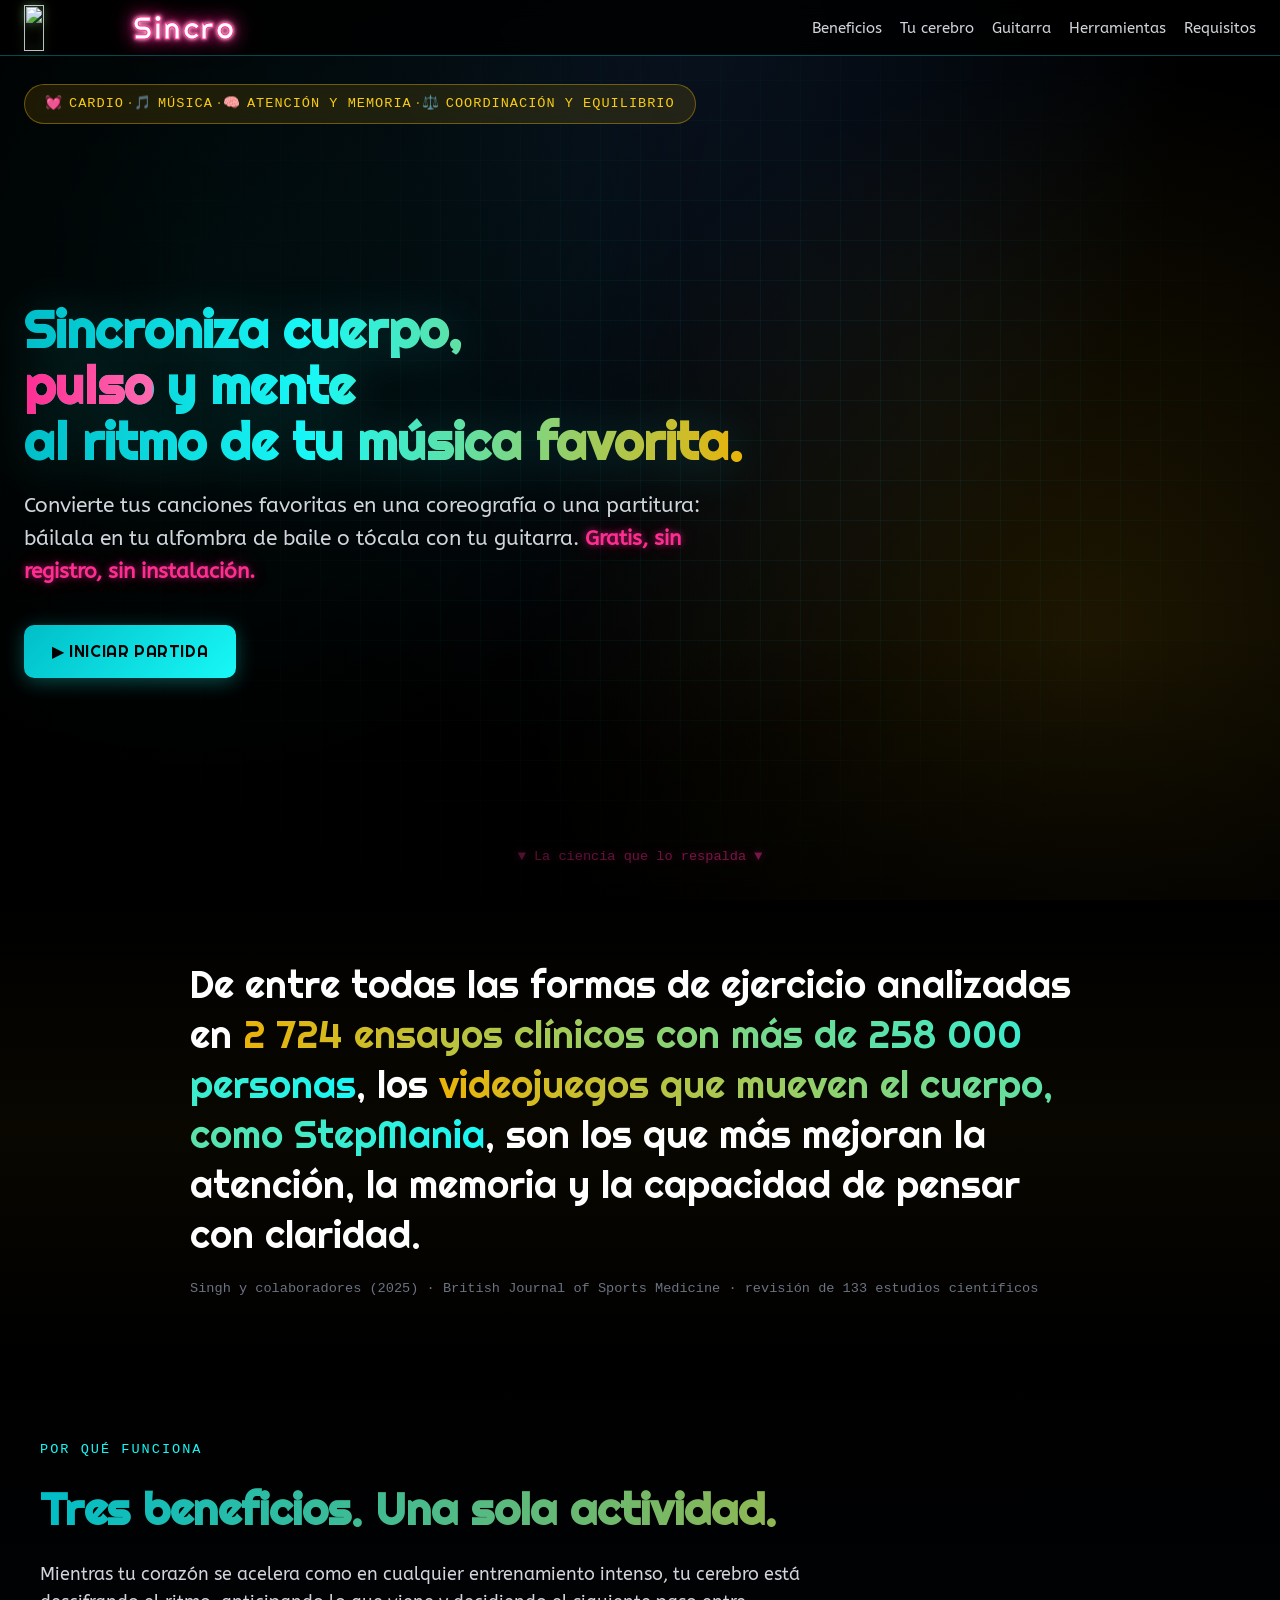
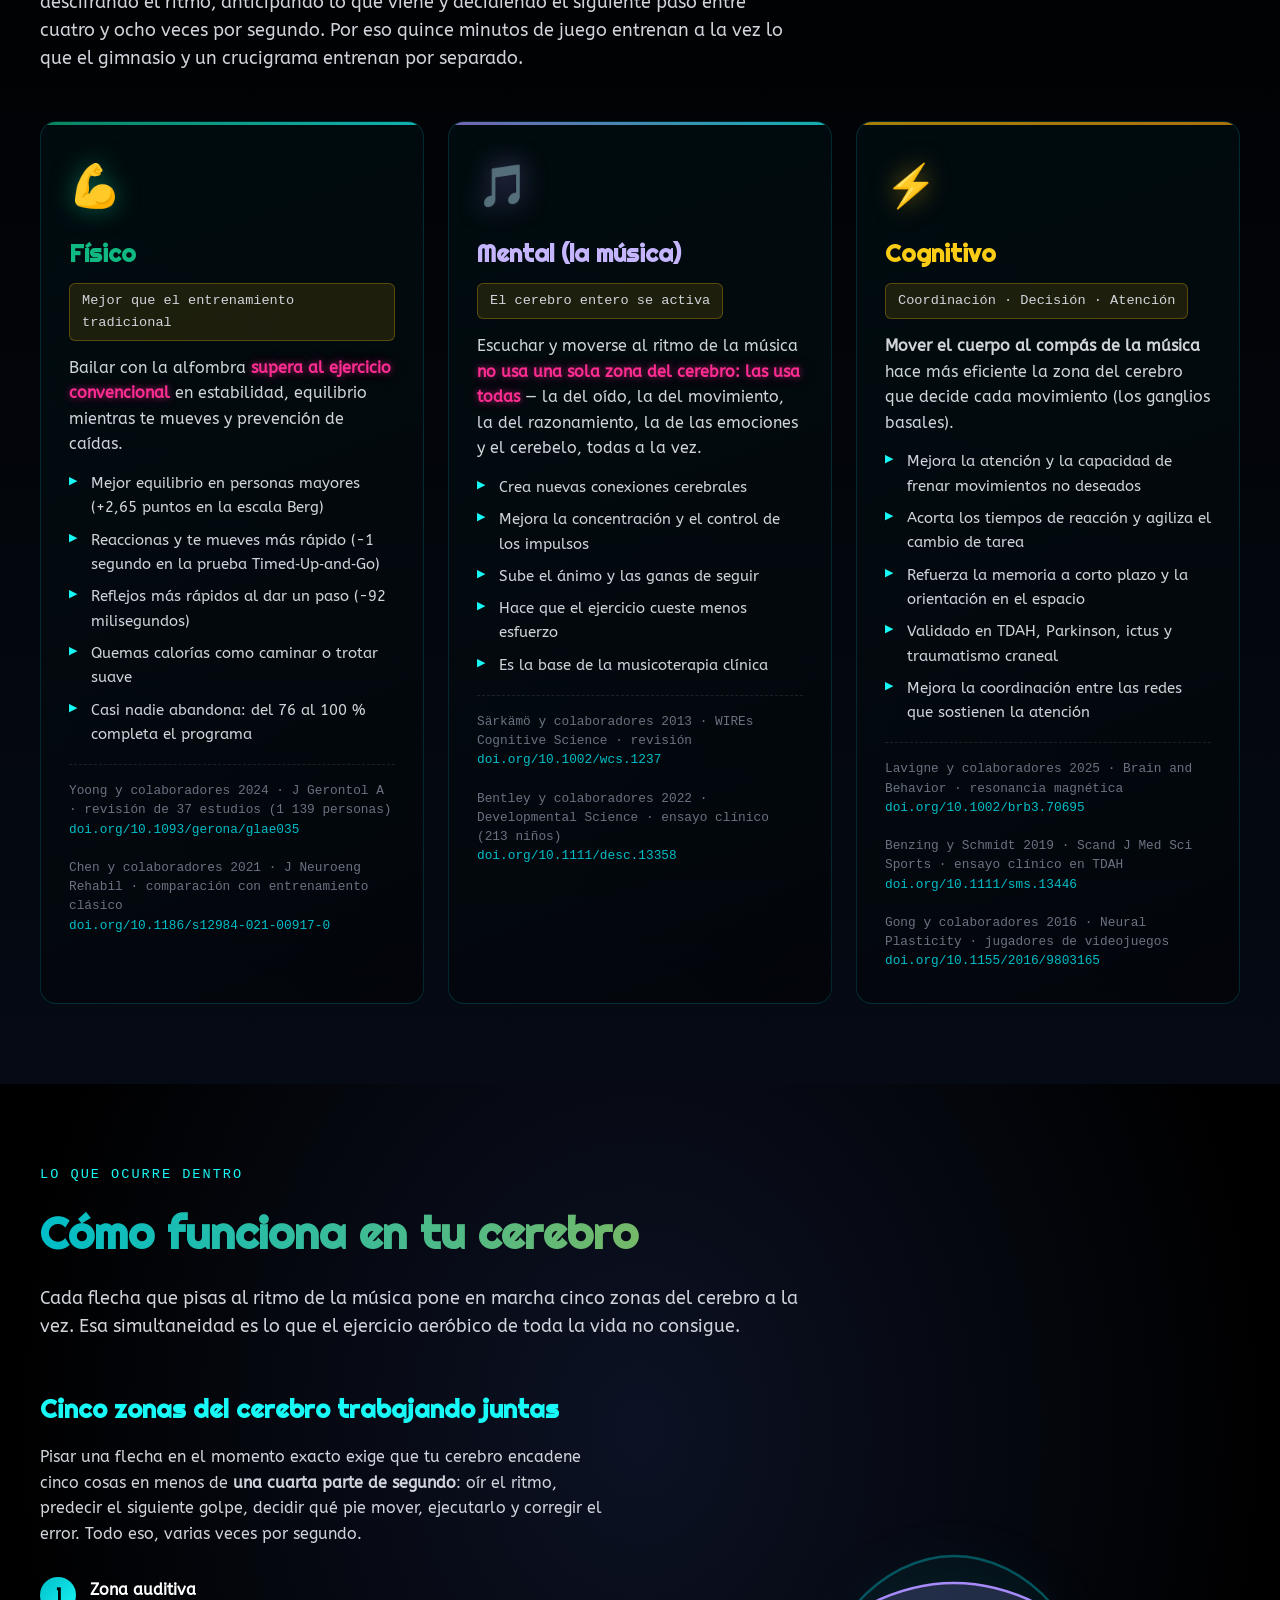
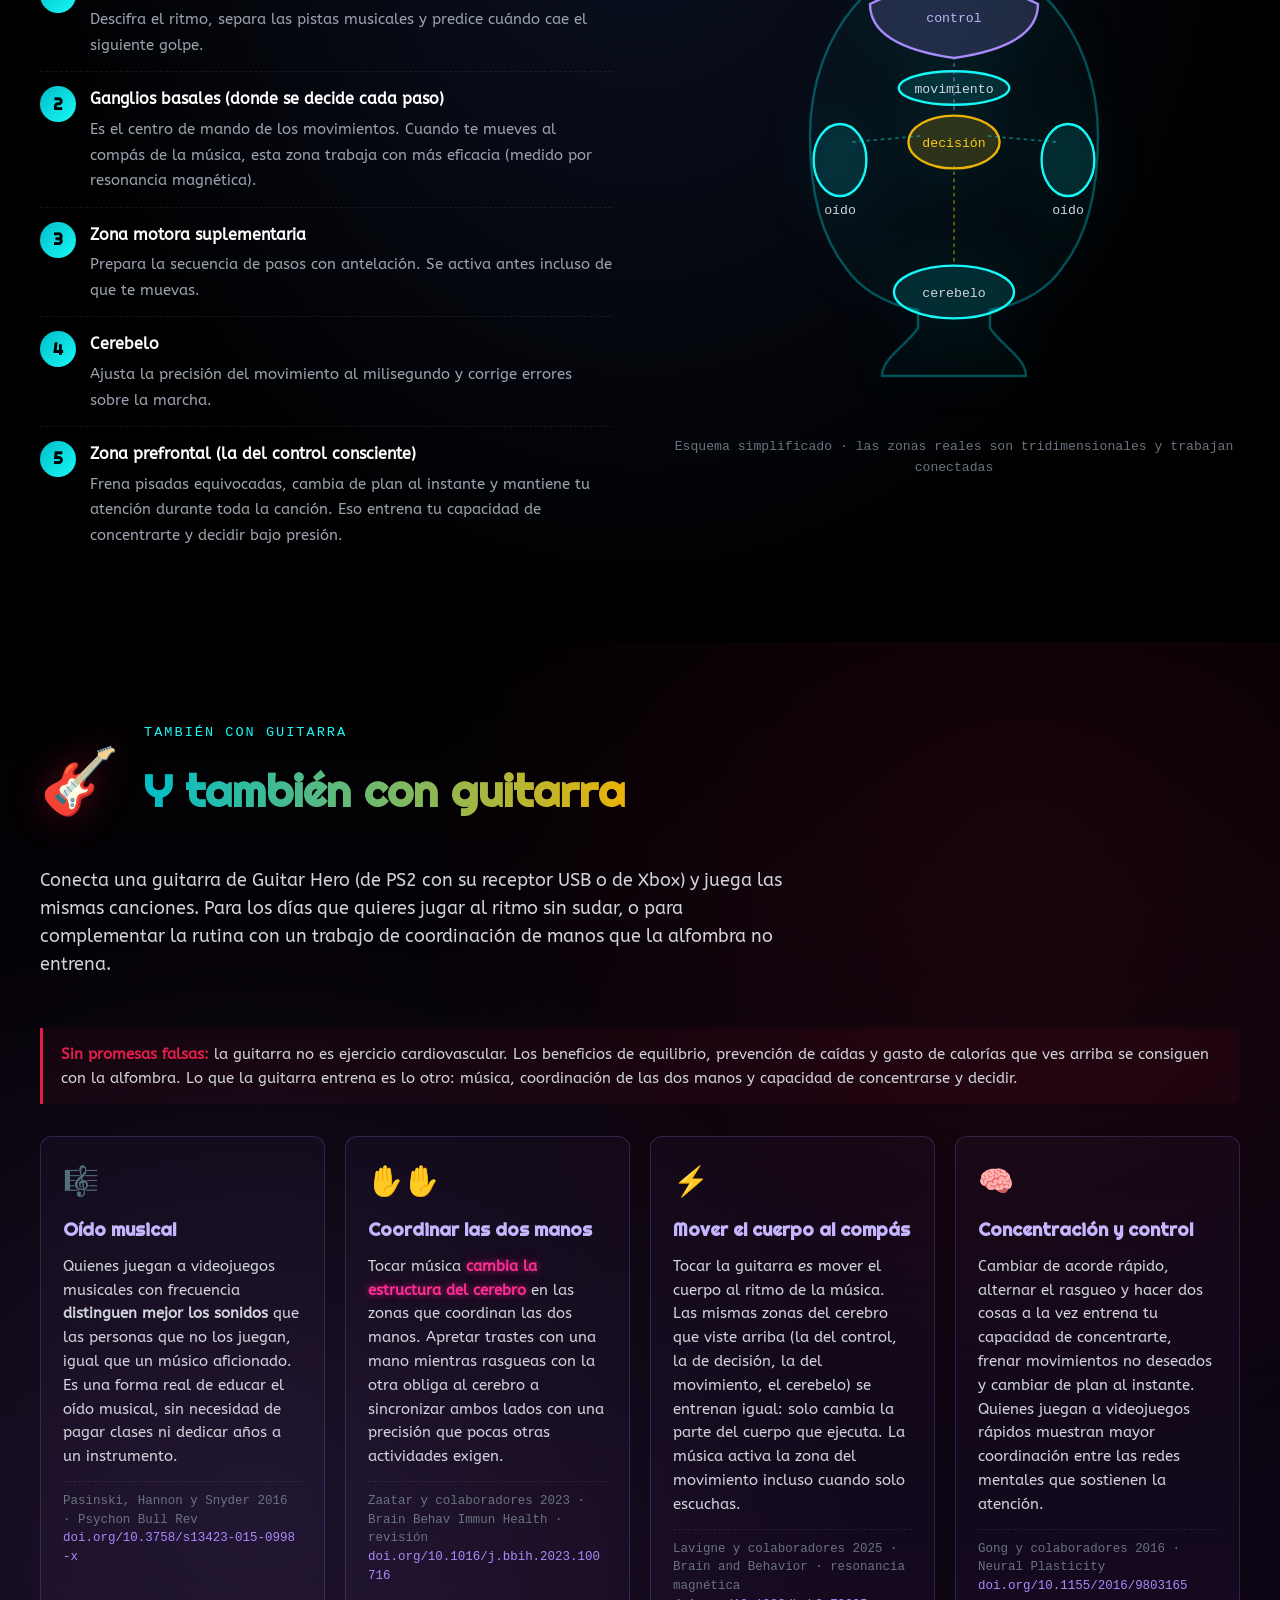
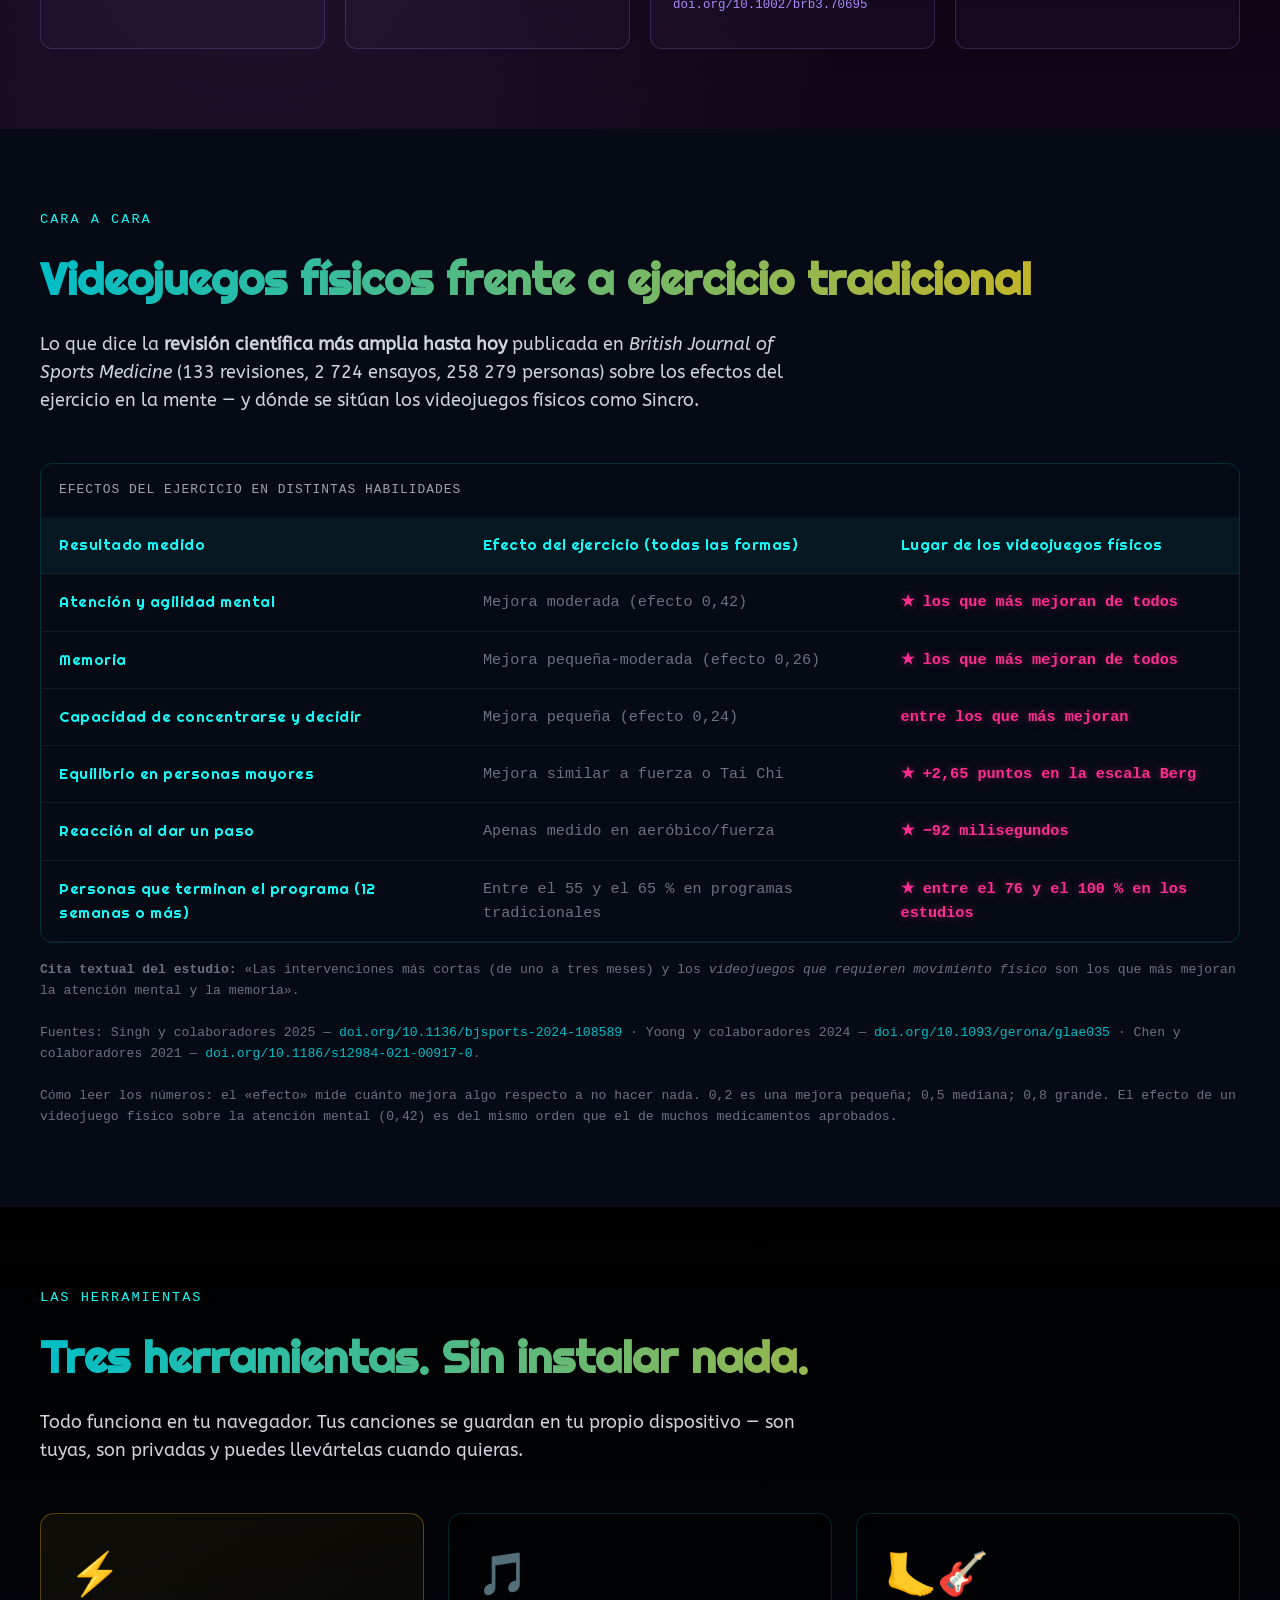
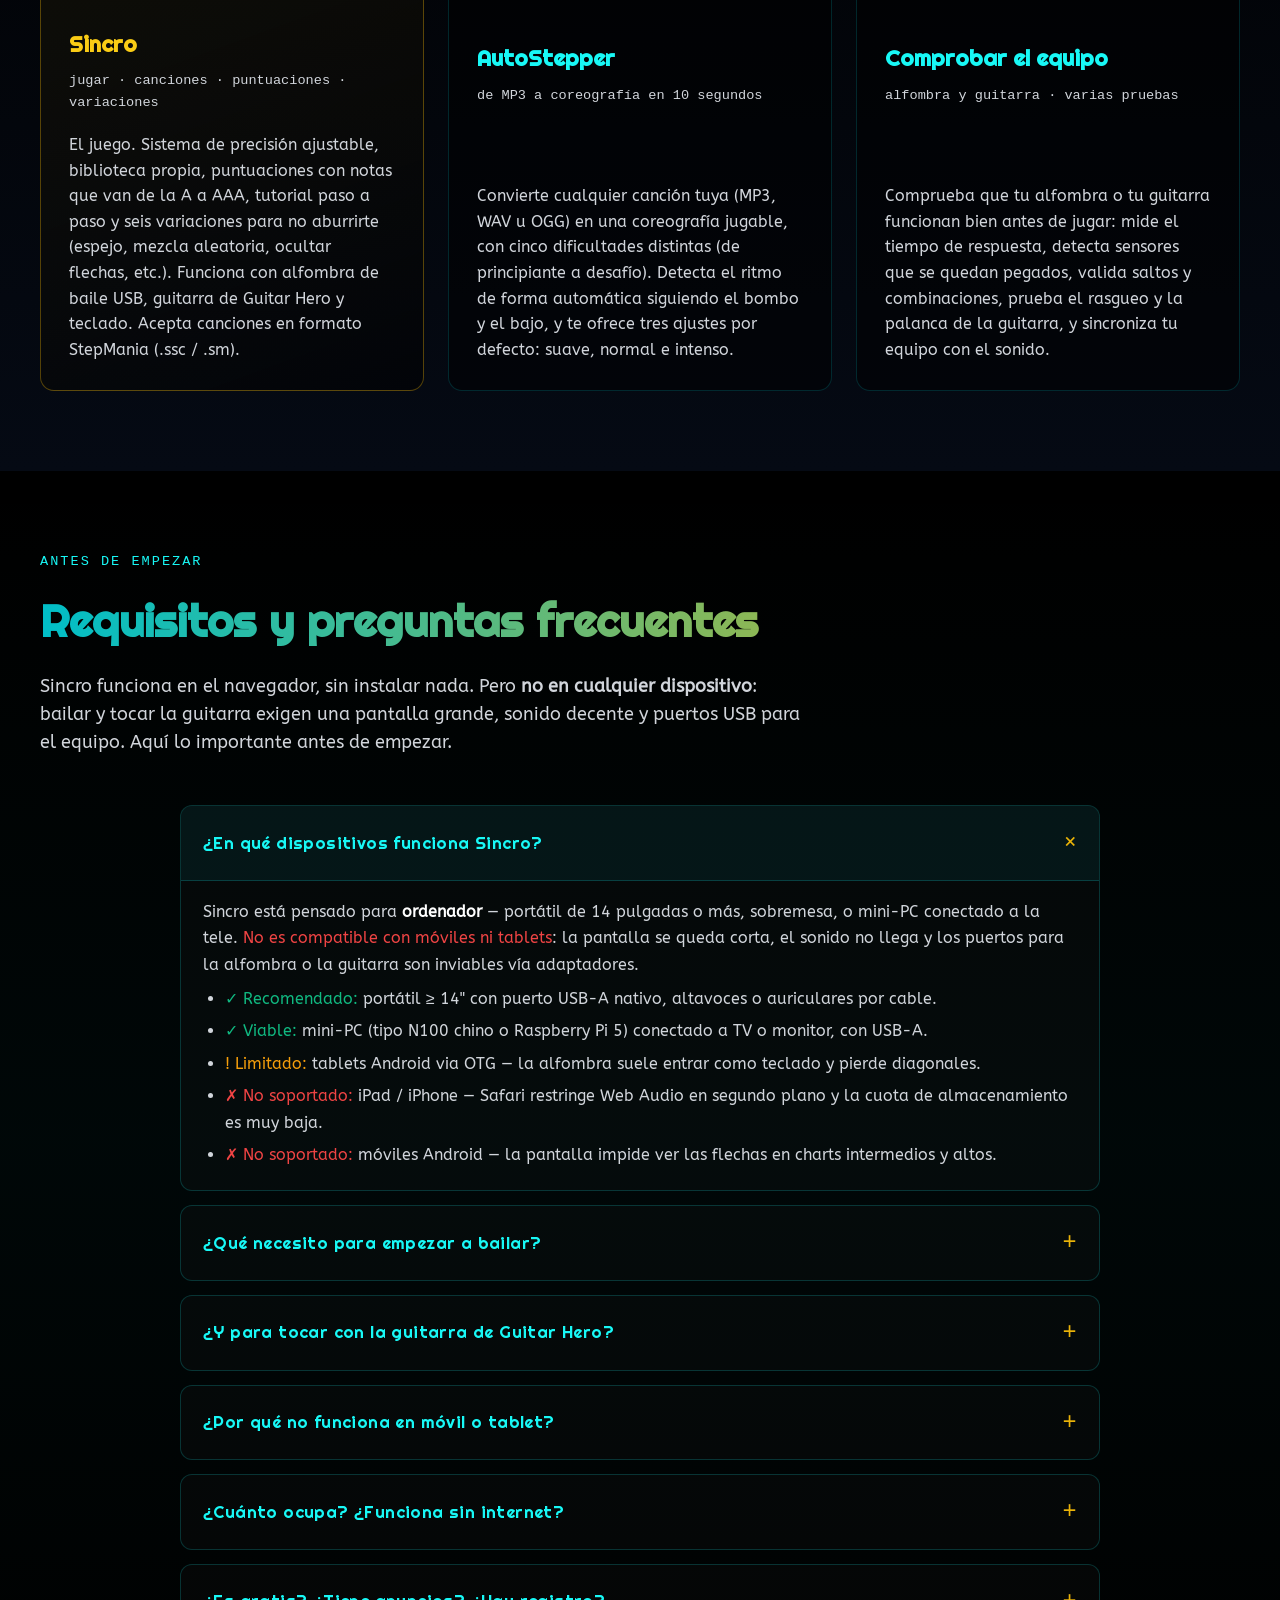
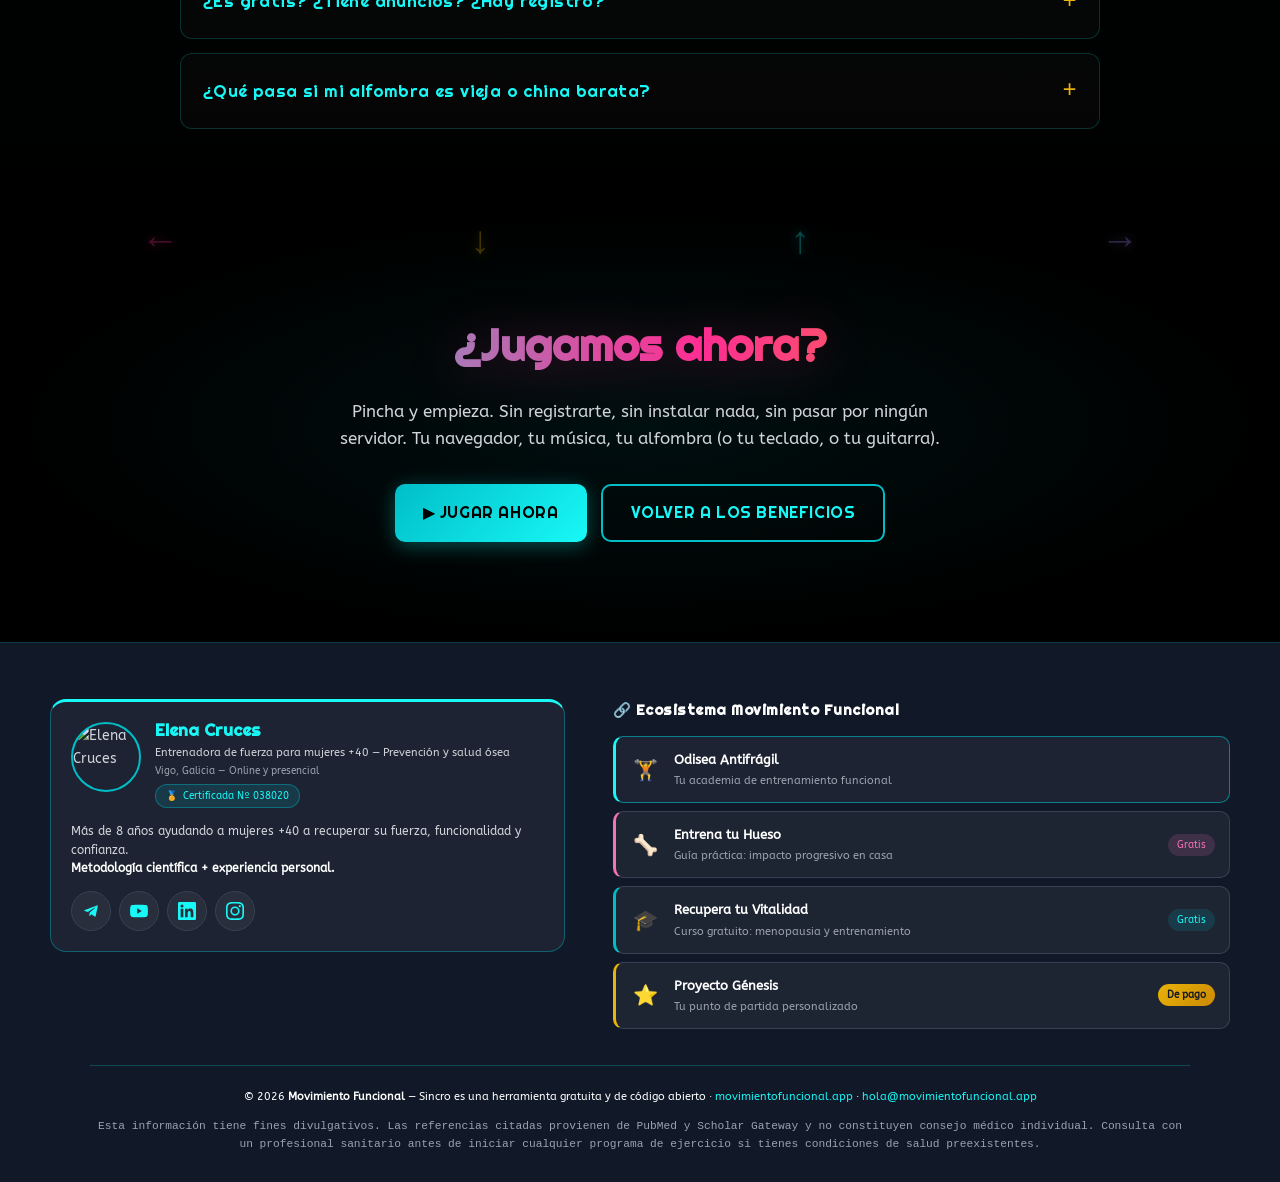
==== commit 562a43f3: "Modal de requisitos sin auto-popup en la landing + bump SW v15 - index.html: en dispositivo no compa" ====
--- a/index.html
+++ b/index.html
@@ -1814,7 +1814,9 @@
     if (e.key === 'Escape' && modal.classList.contains('is-open')) closeModal();
   });
 
-  // Si no compatible: bloquear TODOS los enlaces al juego (app.html, play.html y demás HTML del motor)
+  // Si no compatible: interceptar clicks en TODOS los enlaces al juego (app.html, play.html y demás HTML del motor).
+  // NO se hace auto-popup al cargar — la landing es contenido informativo legítimo y la usuaria
+  // debe poder leerla. El modal aparece solo cuando intenta entrar al juego.
   if (!compatible) {
     var GAME_SELECTORS = 'a[href^="app.html"], a[href*="play.html"], a[href*="stepmania-play.html"], a[href*="gh-play.html"], a[href*="autostepper.html"], a[href*="gh-autostepper.html"], a[href*="test-pad.html"], a[href*="tutorial.html"], a[href*="calibration.html"]';
     document.querySelectorAll(GAME_SELECTORS).forEach(function(a){
@@ -1823,12 +1825,6 @@
         openModal();
       });
     });
-    // Auto-popup al cargar la página
-    if (document.readyState === 'loading') {
-      document.addEventListener('DOMContentLoaded', openModal);
-    } else {
-      openModal();
-    }
   }
 })();
 </script>
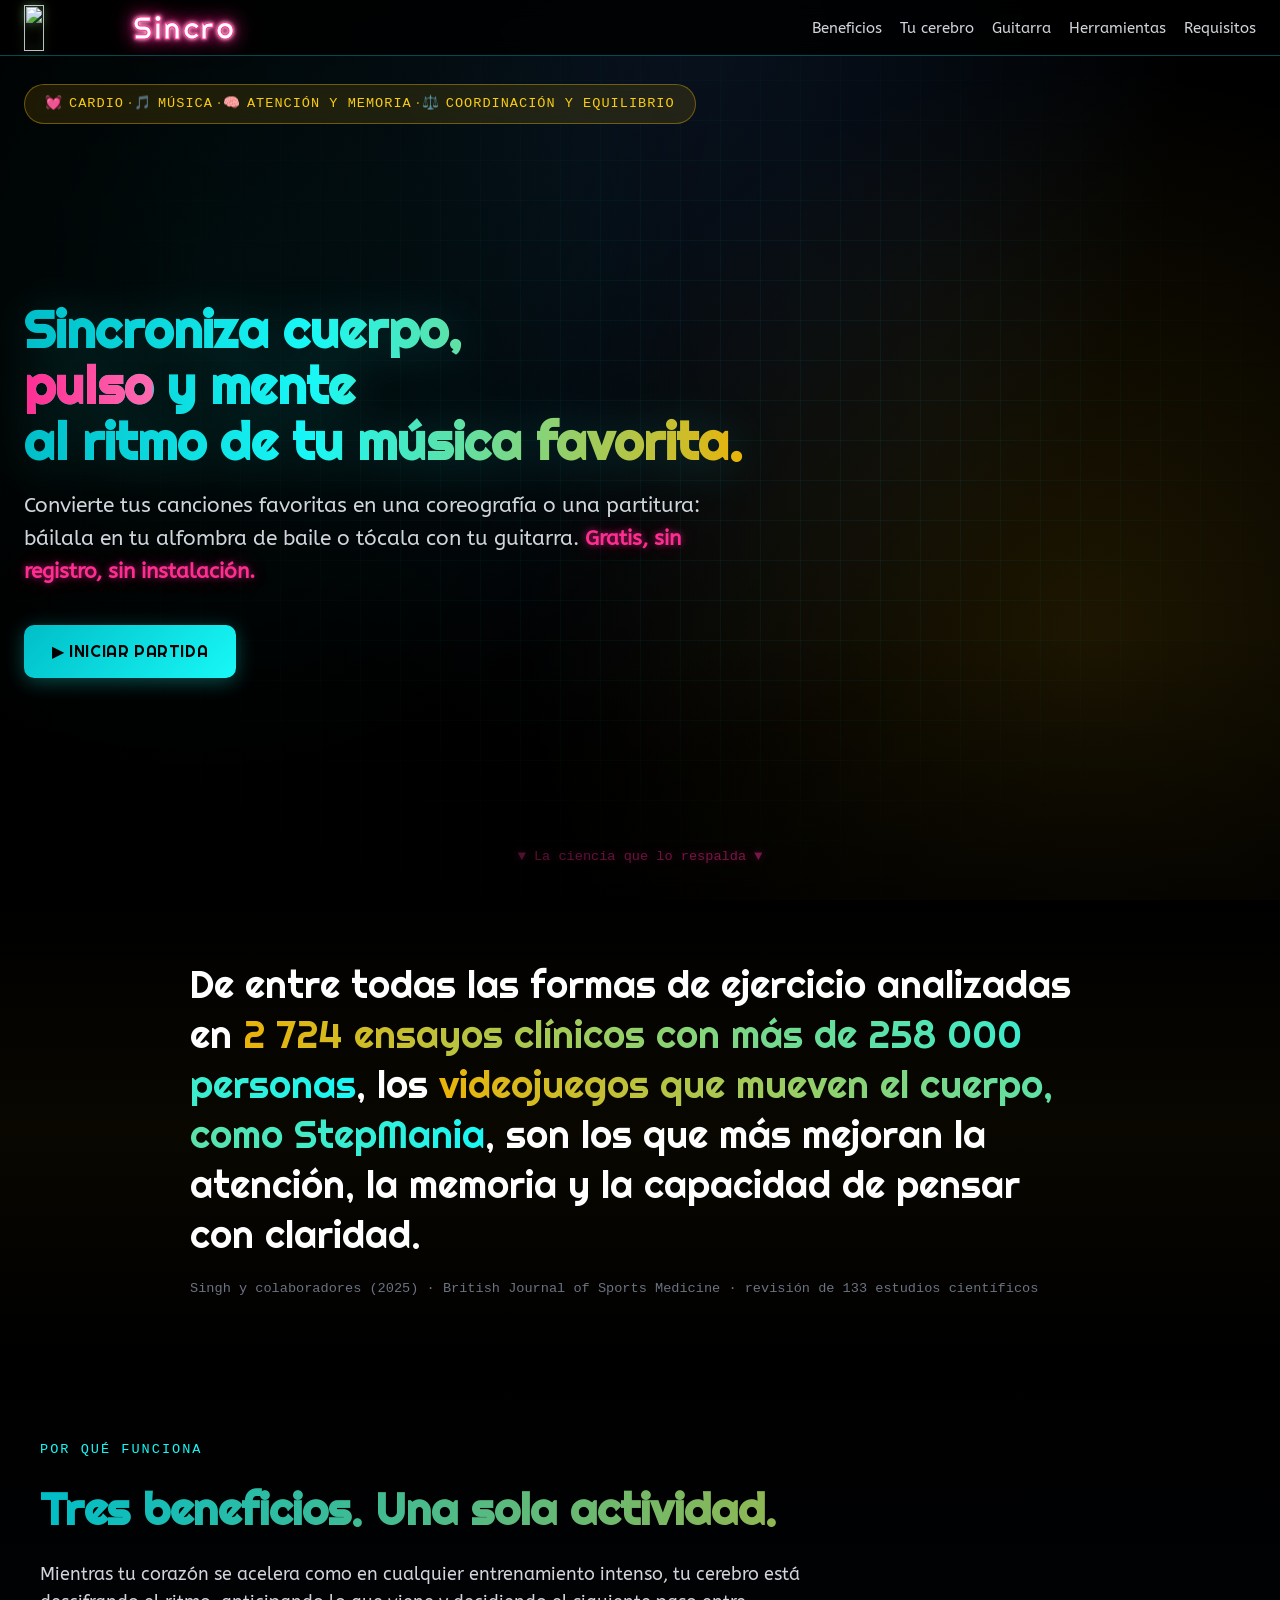
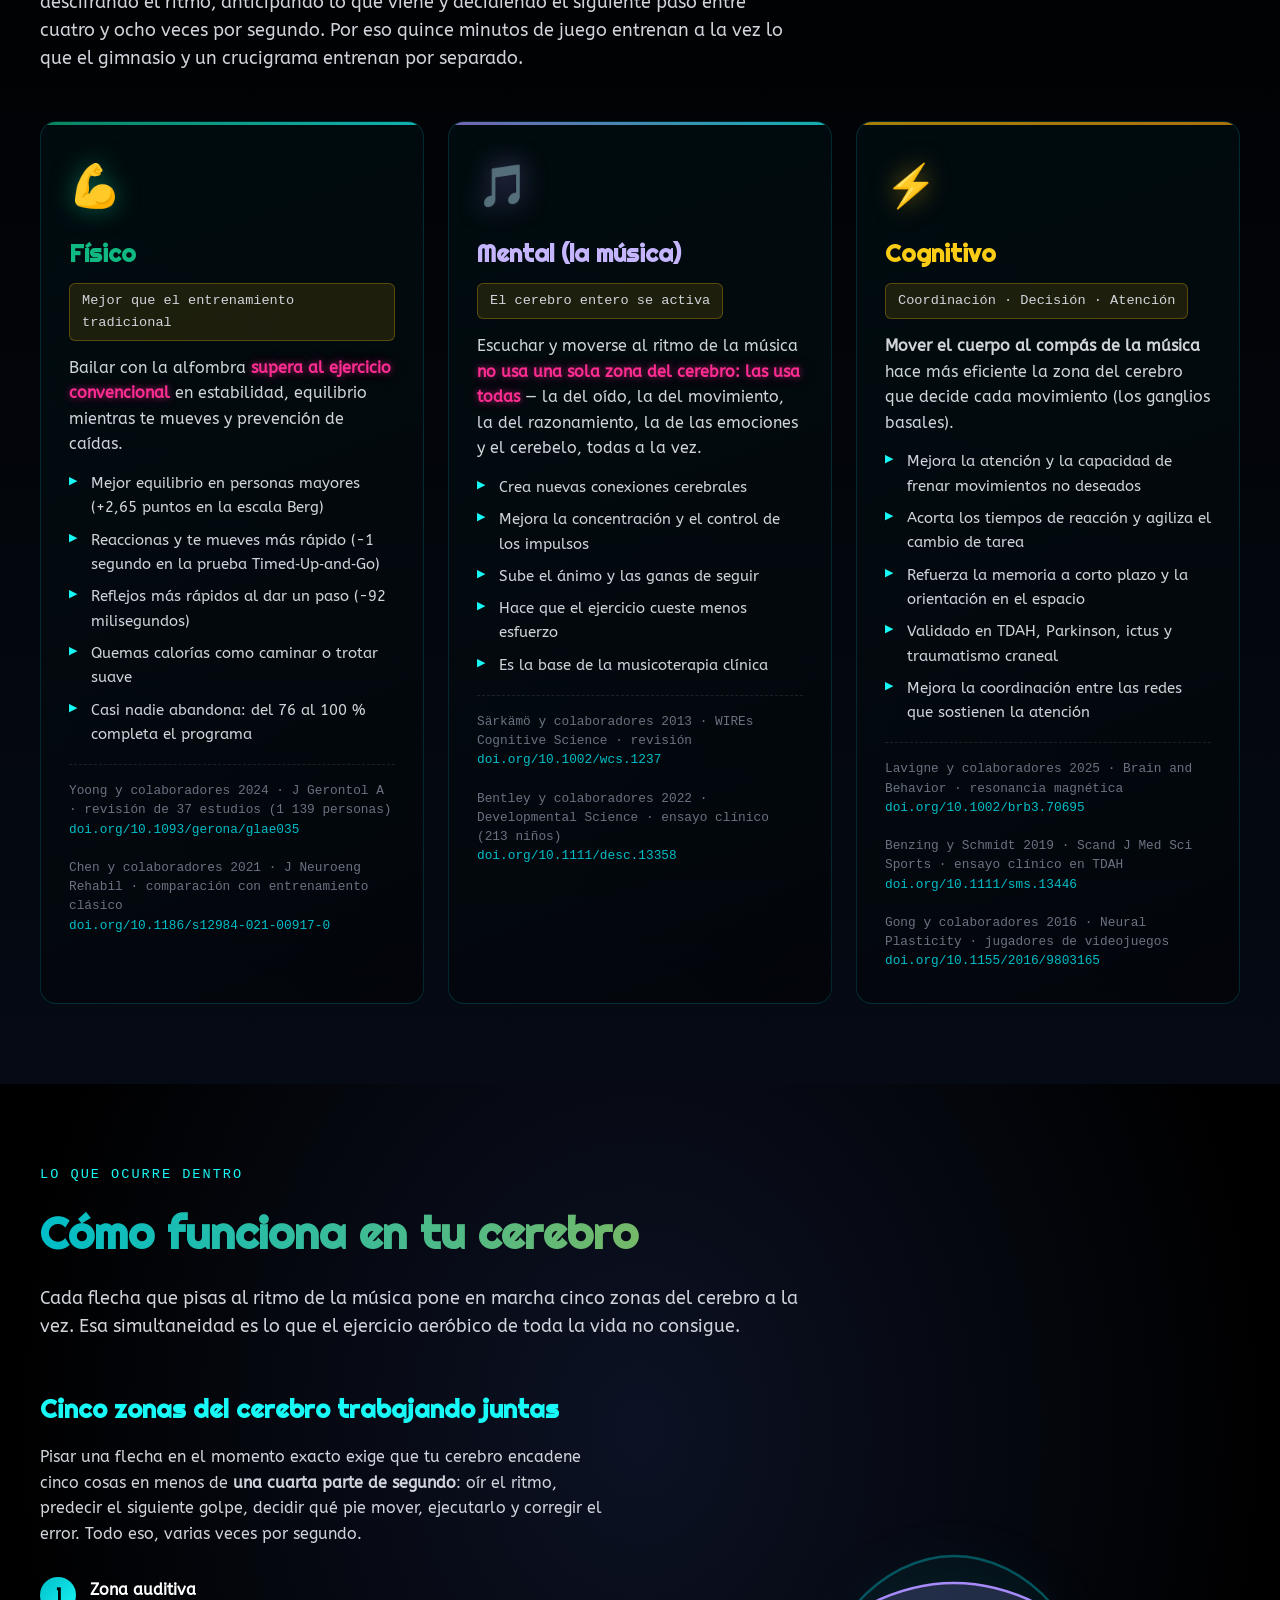
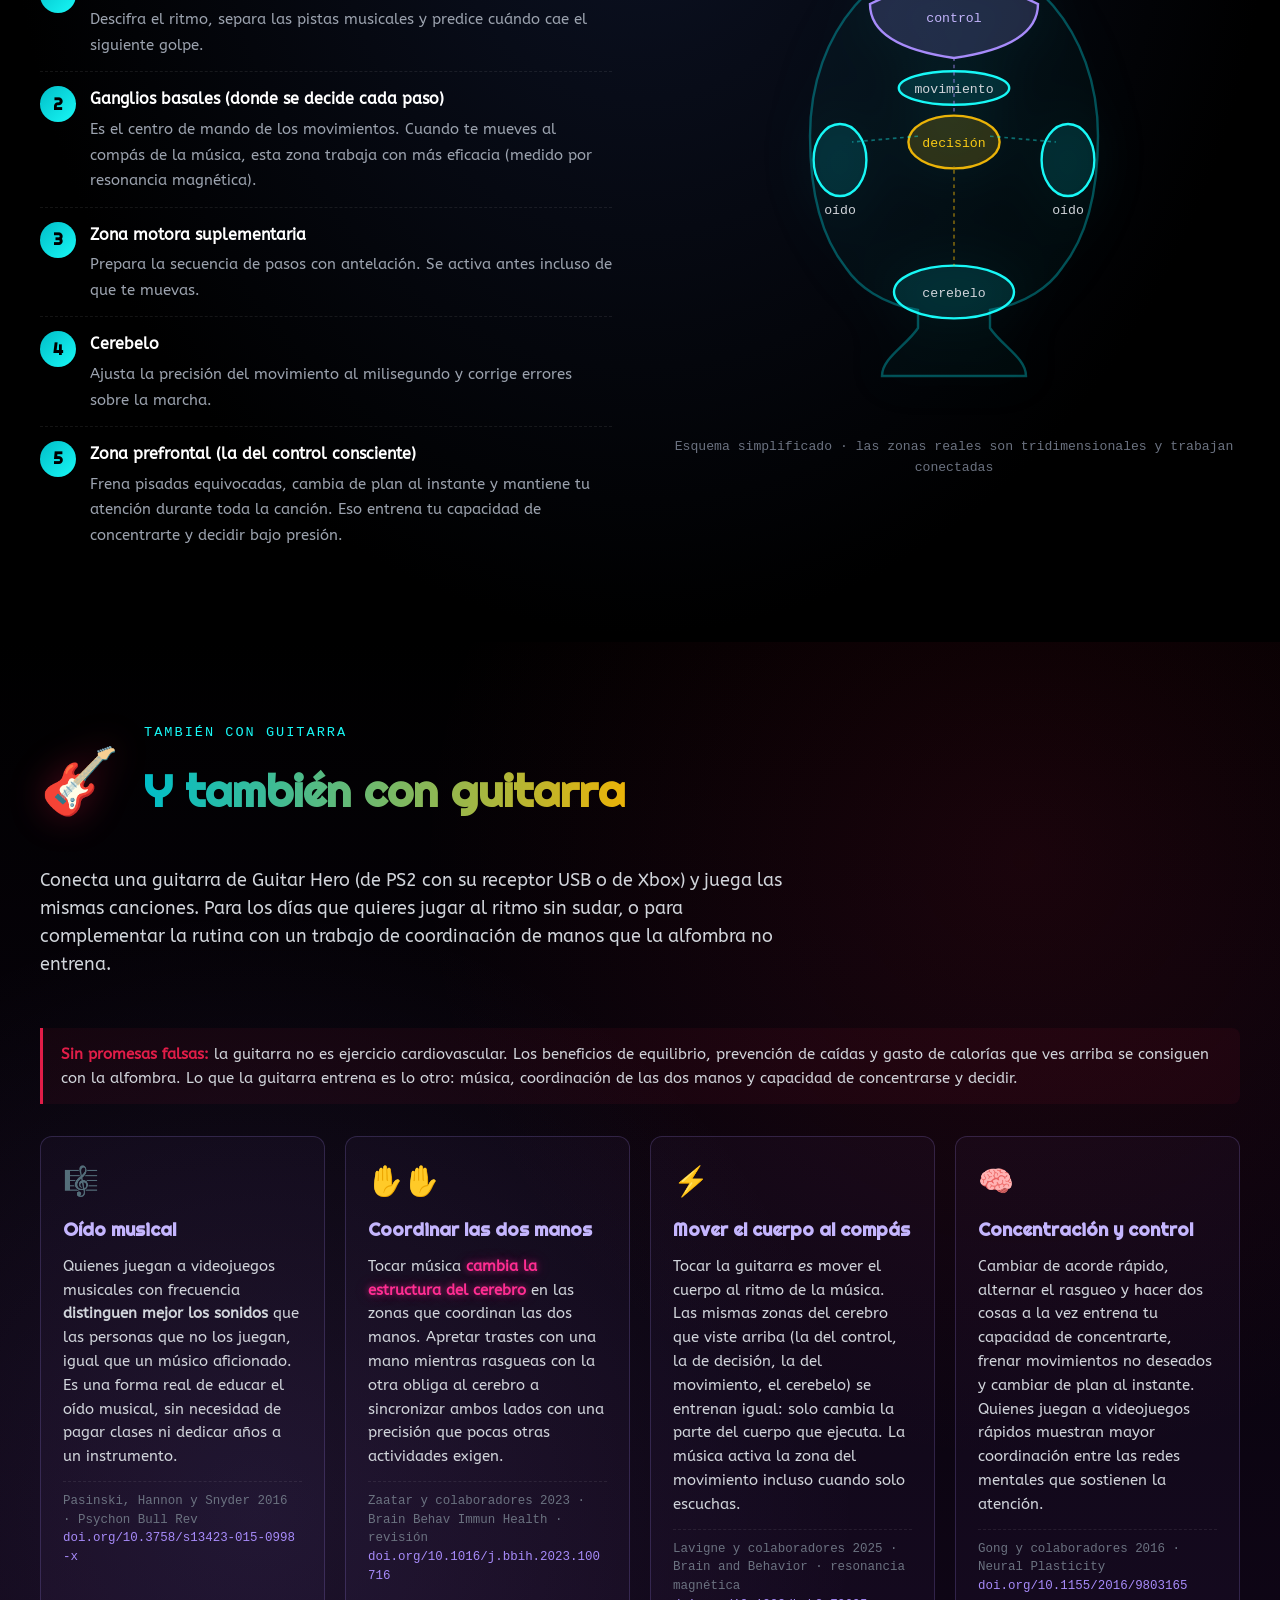
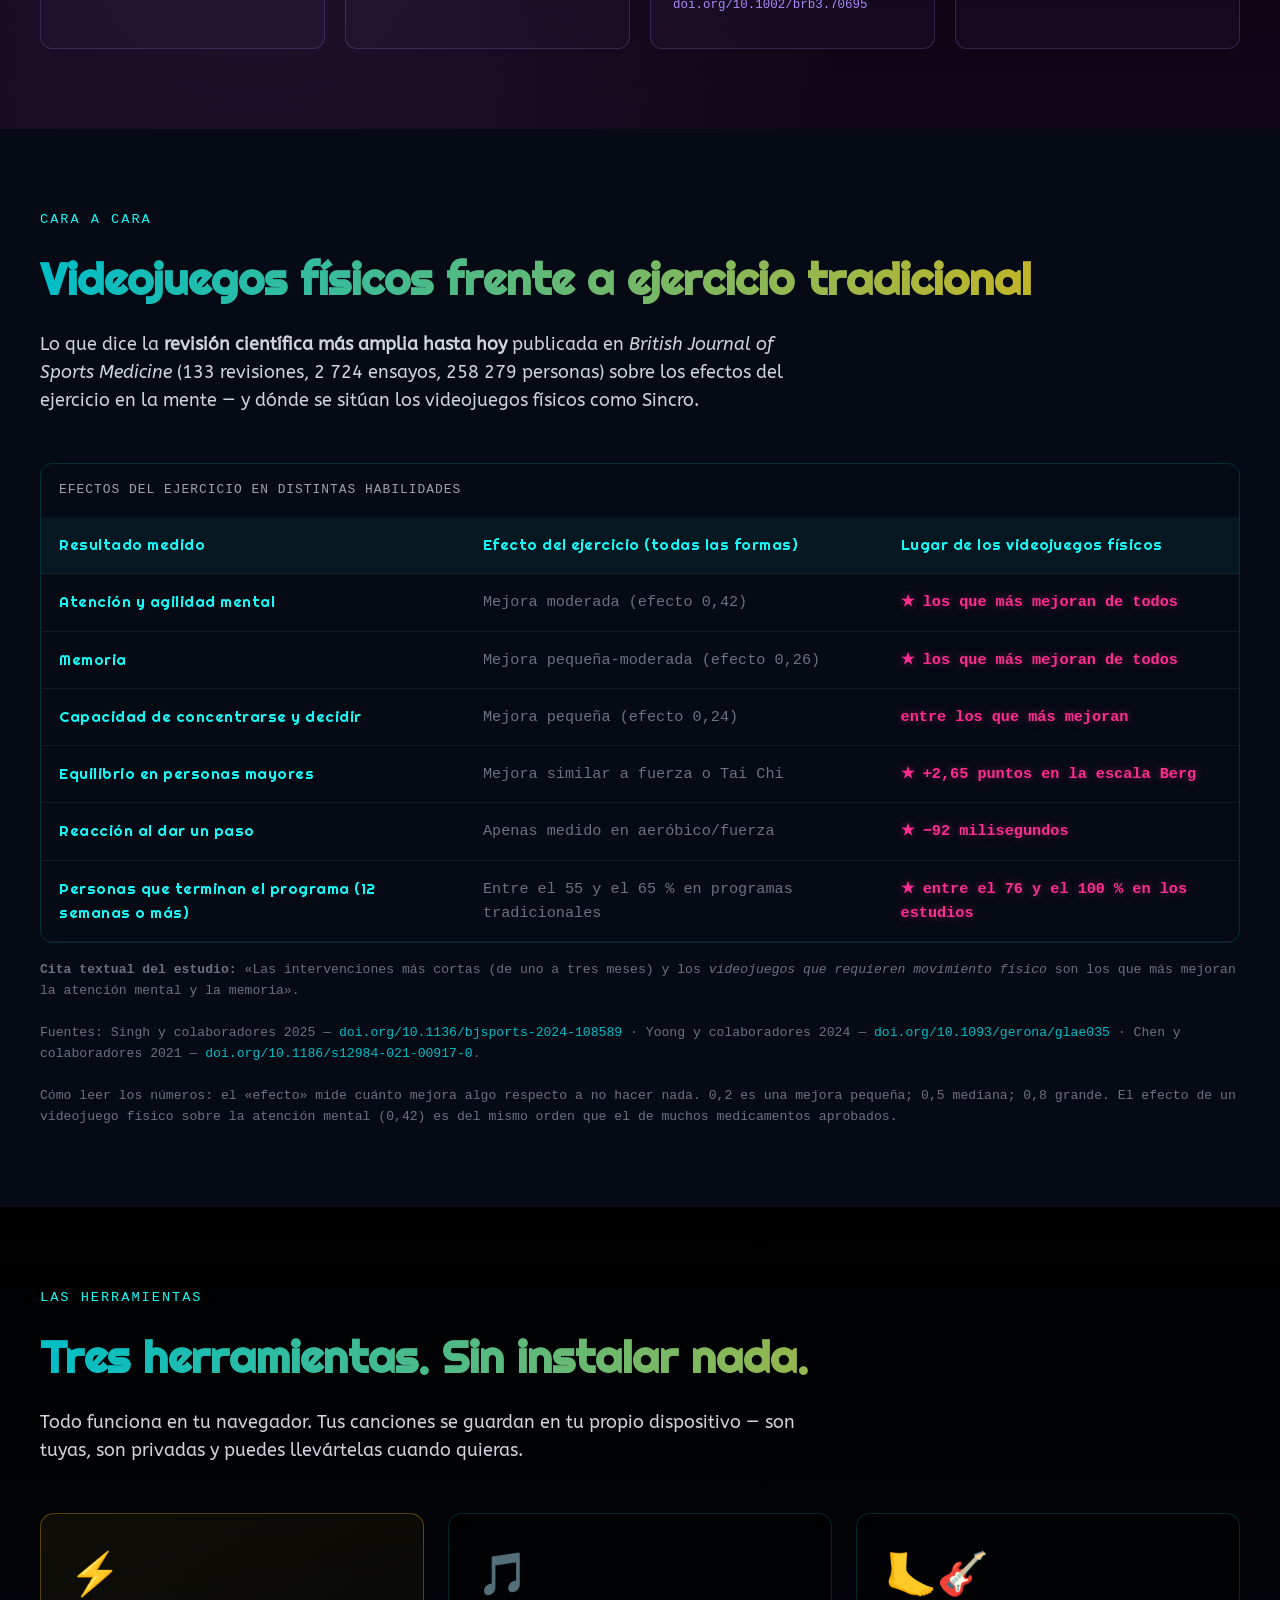
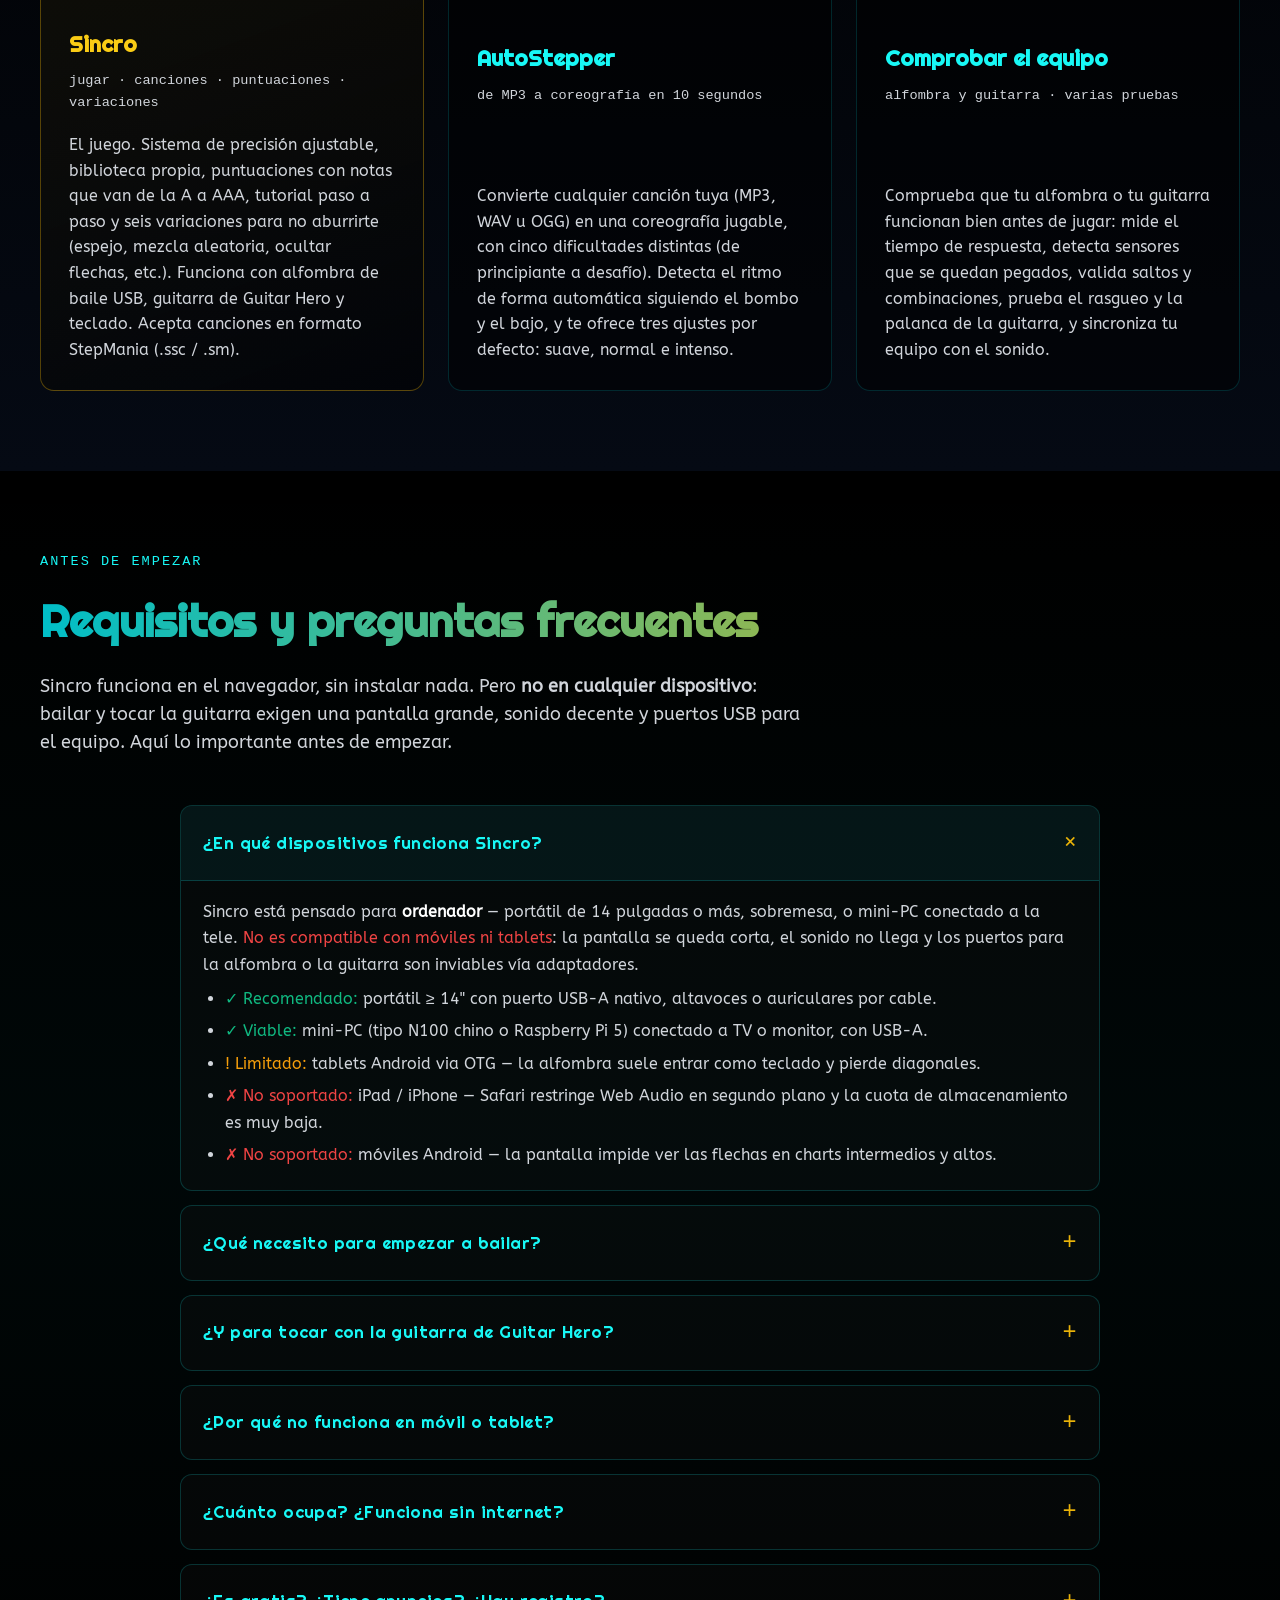
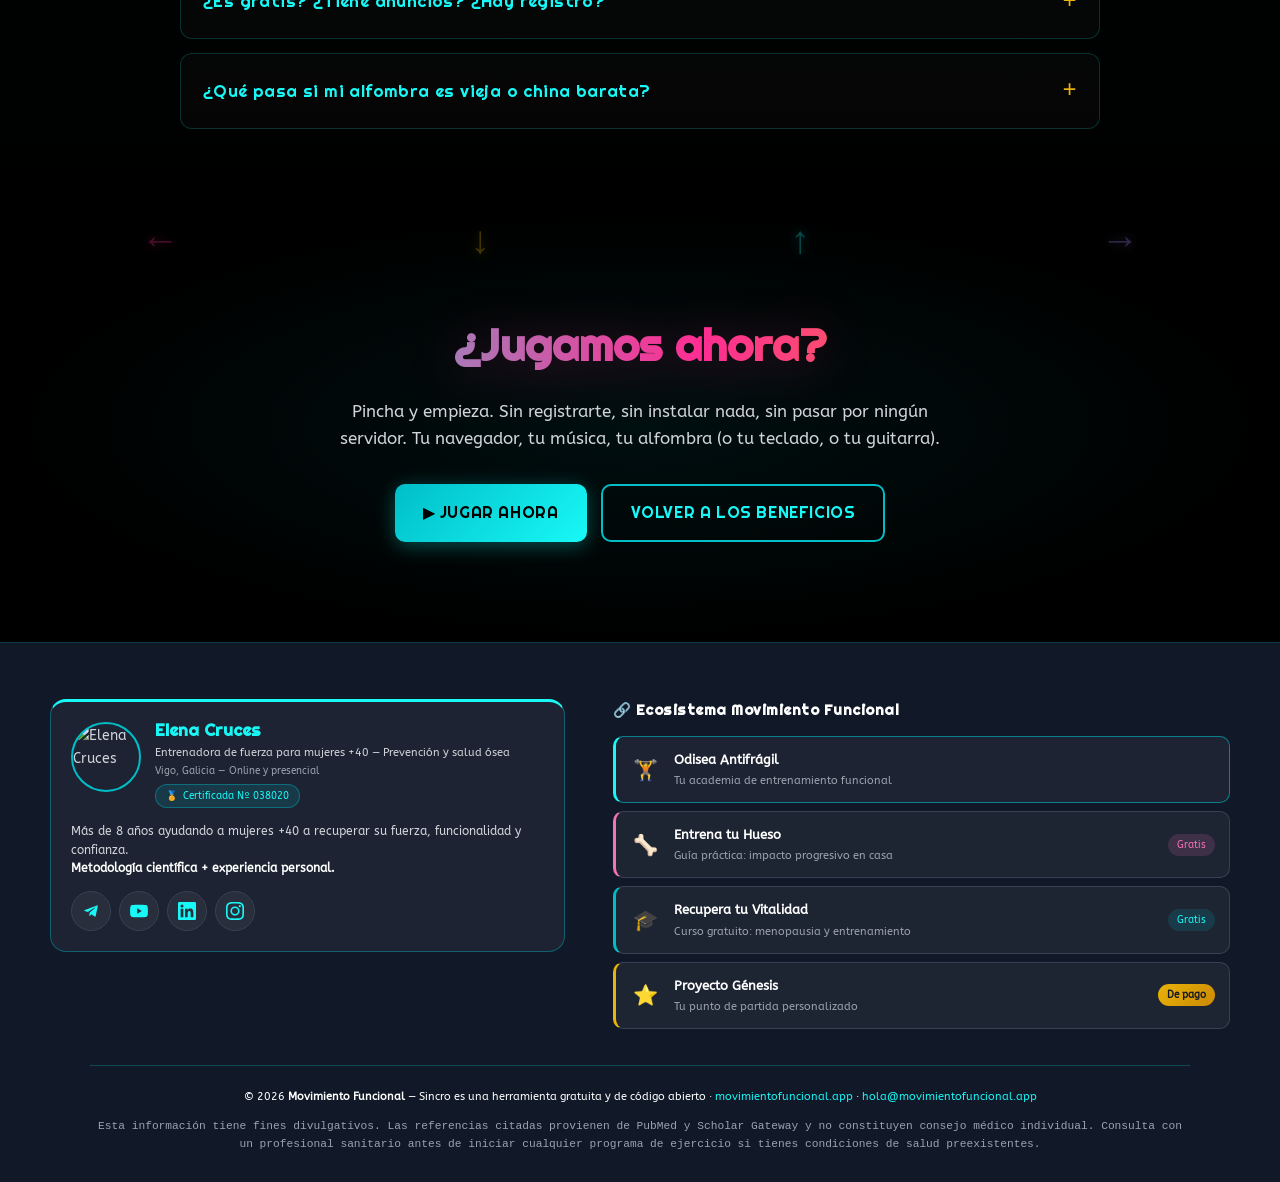
==== commit 99671420: "Equipamiento: PC host + sin menciones a teclado + bump SW v43 Cambios en la pestaña del tutorial ded" ====
--- a/index.html
+++ b/index.html
@@ -1541,8 +1541,8 @@
             <p>
               Mínimo: ordenador + altavoces + <strong>una alfombra USB</strong> (RedOctane original o cualquier mat
               genérico chino calibrable). Sirve cualquier modelo HID estándar que Windows reconozca
-              como gamepad. Si no tienes alfombra, puedes empezar con teclado (flechas ← ↓ ↑ →) para
-              probar el juego antes de comprar nada.
+              como gamepad. La gracia del juego está en bailar — con el cuerpo entero, no con los
+              dedos — así que la alfombra es imprescindible para sacarle partido real.
             </p>
             <p>
               Para canciones tuyas: añade tu MP3/WAV en el AutoStepper y te genera la coreografía en
@@ -1630,8 +1630,19 @@
               sensores pegados, mide bouncing y comprueba qué saltos puedes hacer.
             </p>
             <p>
-              Si tu alfombra no tiene paneles diagonales, no pasa nada — el modo por defecto (4 carriles
-              cardinales) cubre el 95% de las canciones. Solo Solo/Full mode pide diagonales.
+              <strong>Los modos de juego disponibles dependen de los paneles que tenga tu alfombra.</strong>
+              Sincro detecta tu hardware al calibrar y adapta las flechas automáticamente:
+            </p>
+            <ul>
+              <li><span class="ok">✓ 4 paneles (cardinales):</span> modo por defecto, cubre el 95% del catálogo.</li>
+              <li><span class="ok">✓ 6 paneles (cardinales + 2 diagonales superiores ↖↗ o inferiores ↙↘):</span>
+                  añades modo Solo. Si tienes solo las inferiores, las flechas aparecen ↙↘ en el juego.</li>
+              <li><span class="ok">✓ 8 paneles (cardinales + 4 diagonales):</span> añades modos Solo y Full.</li>
+            </ul>
+            <p>
+              Antes de comprar, fíjate en cuántos paneles trae el modelo y si las diagonales son
+              superiores o inferiores. Detalles de modelos recomendados en
+              <a href="tutorial.html#equipamiento">la sección de equipamiento del tutorial</a>.
             </p>
           </div>
         </details>
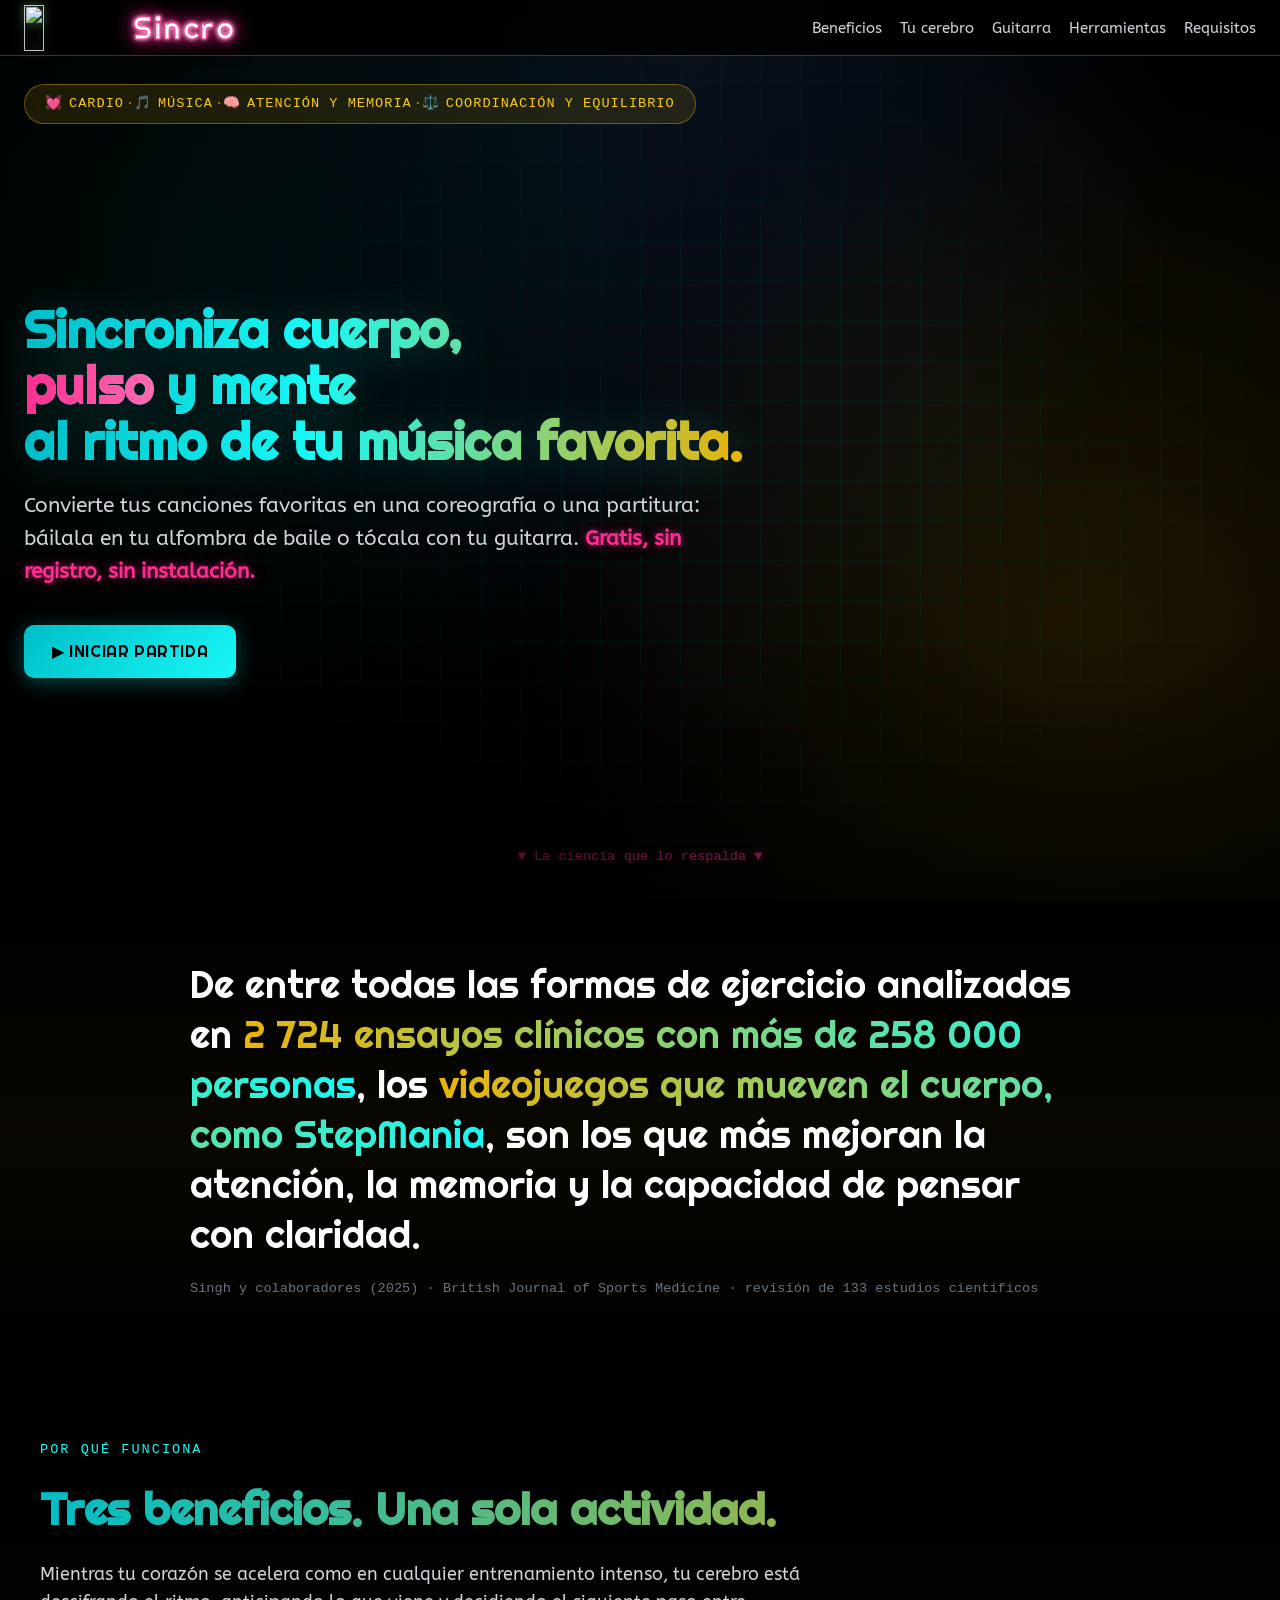
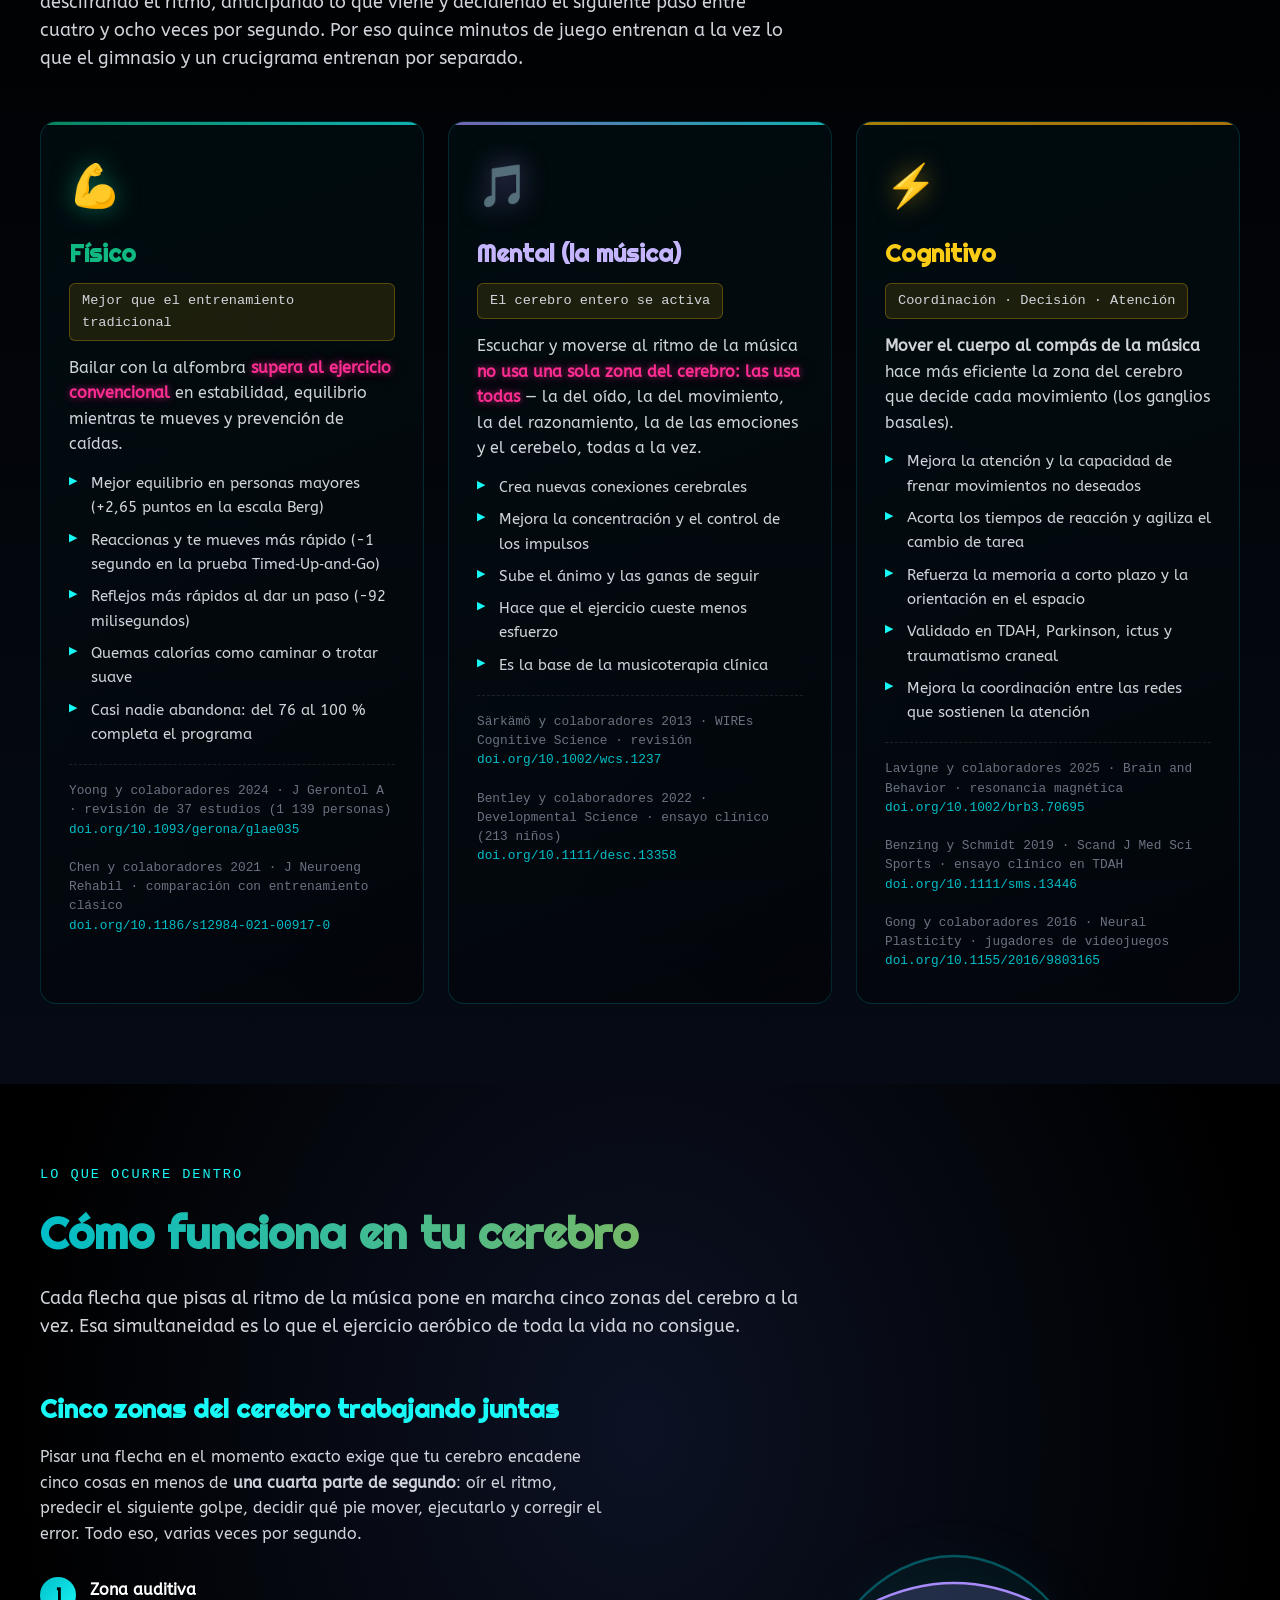
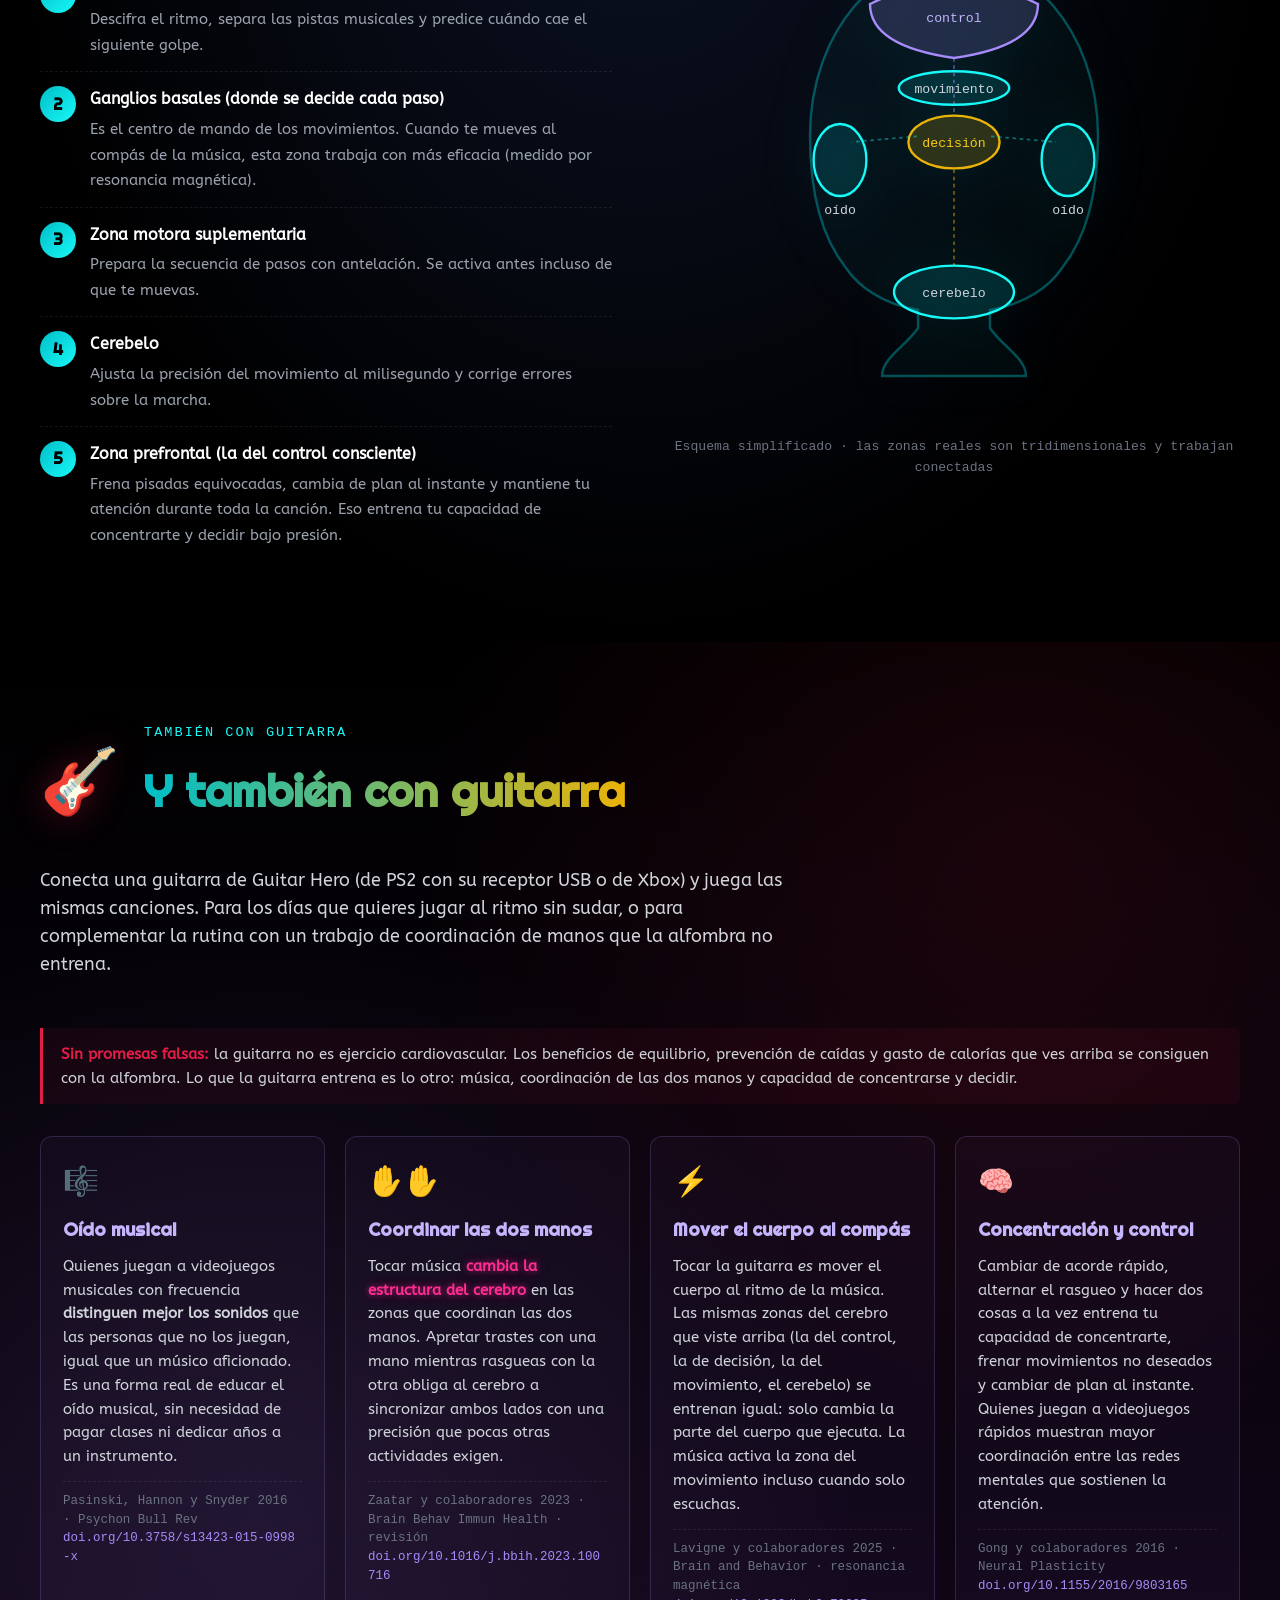
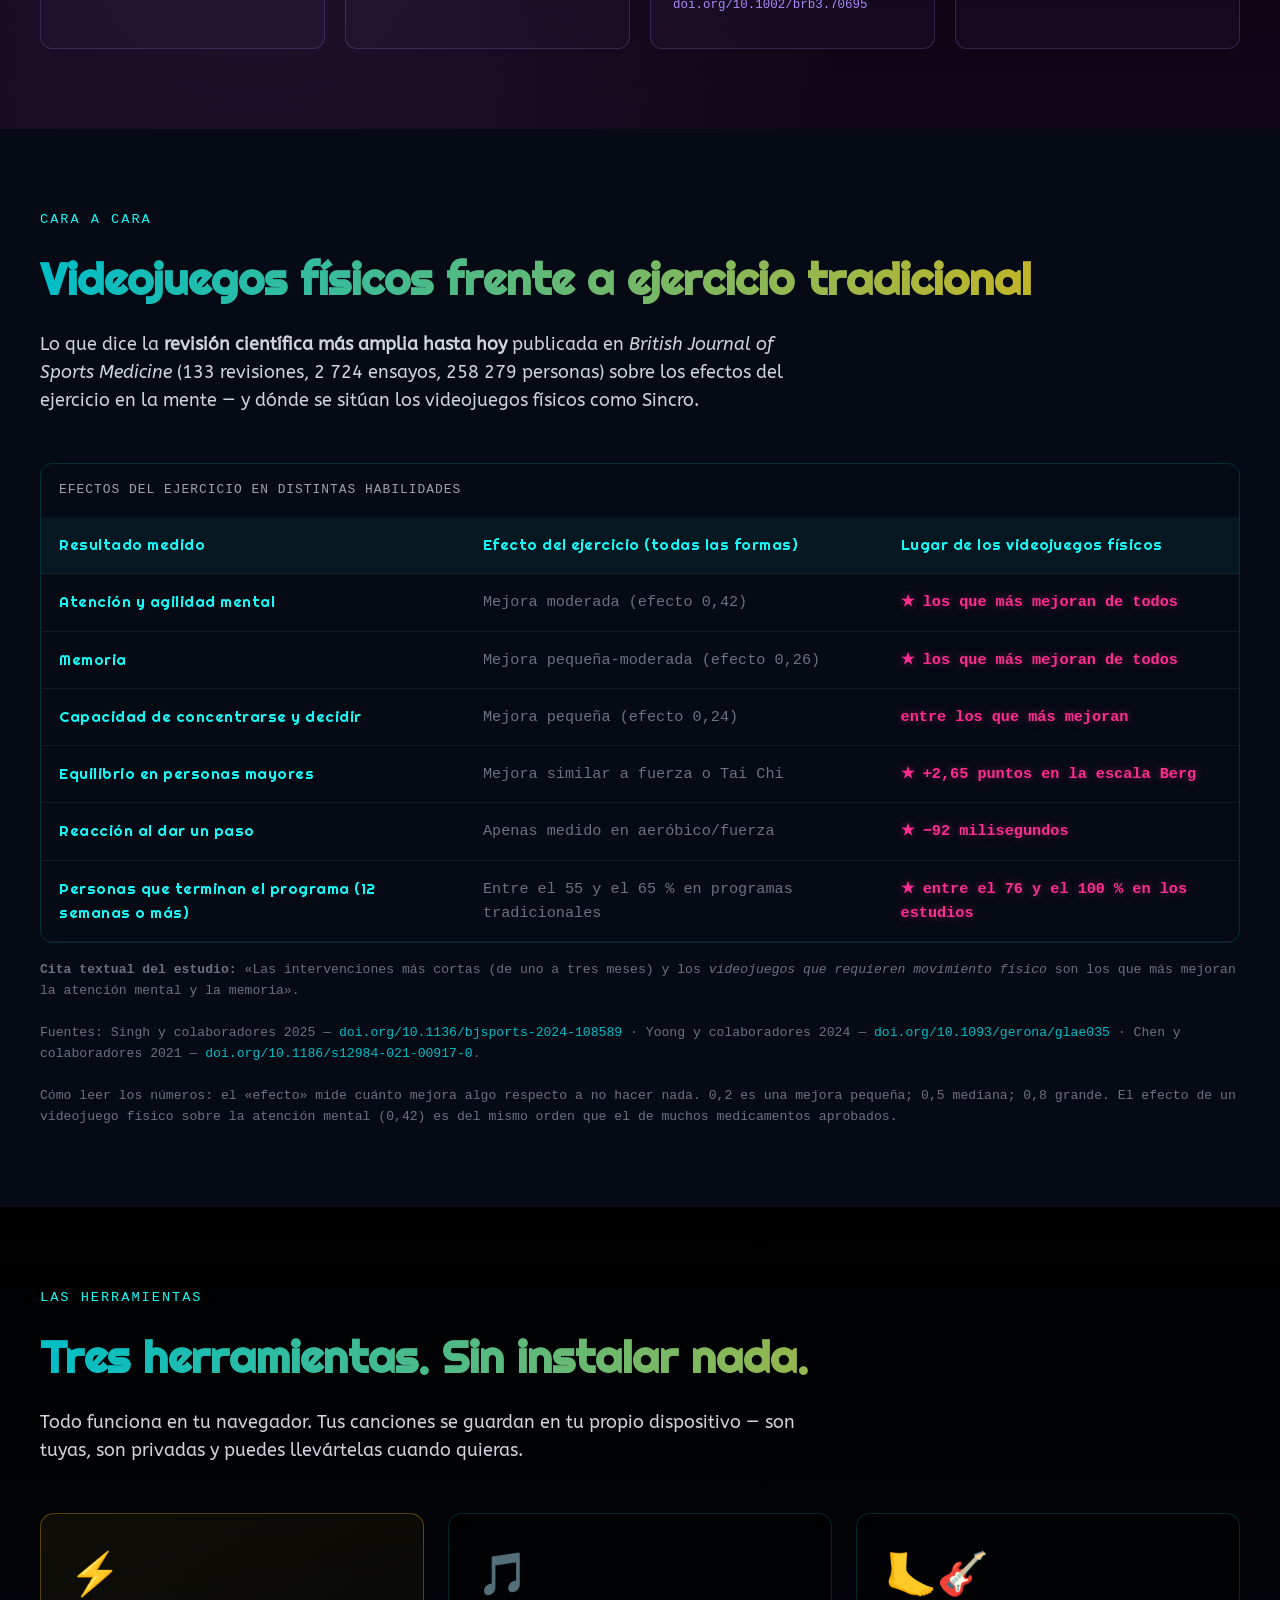
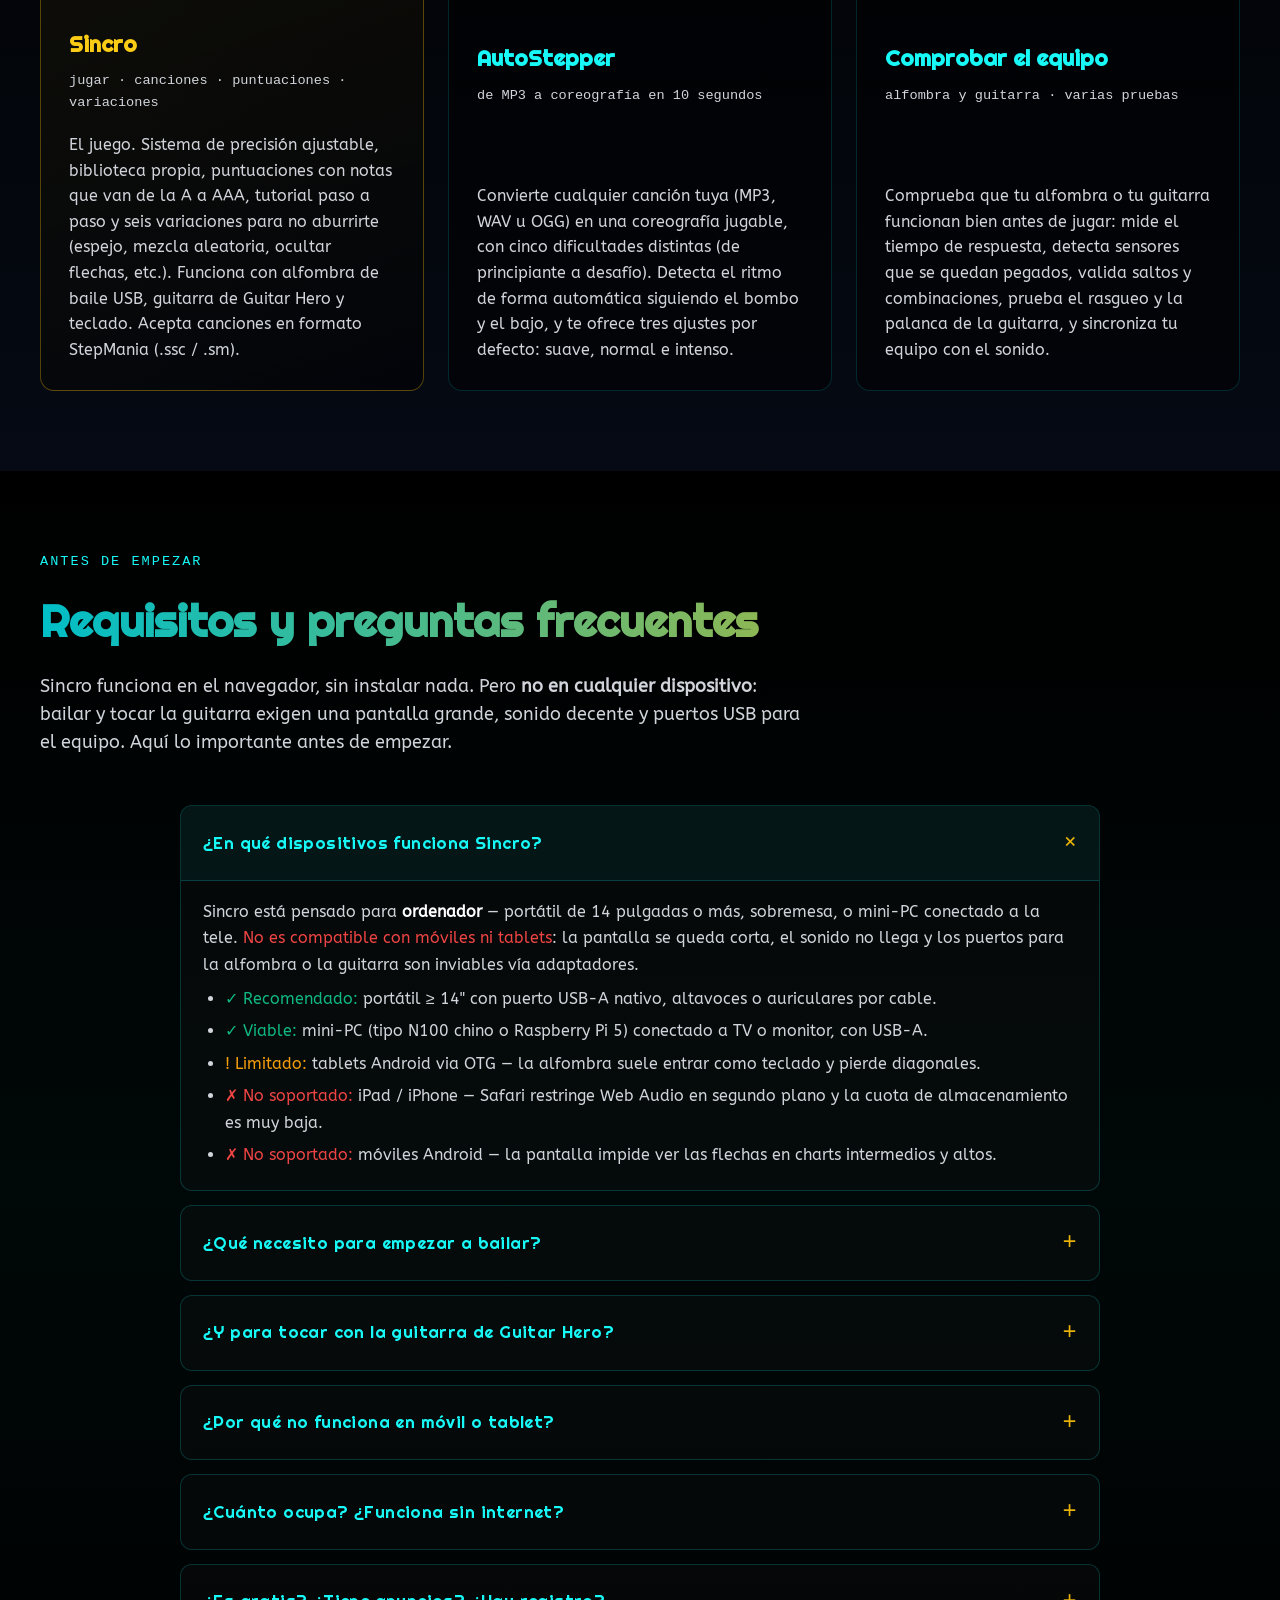
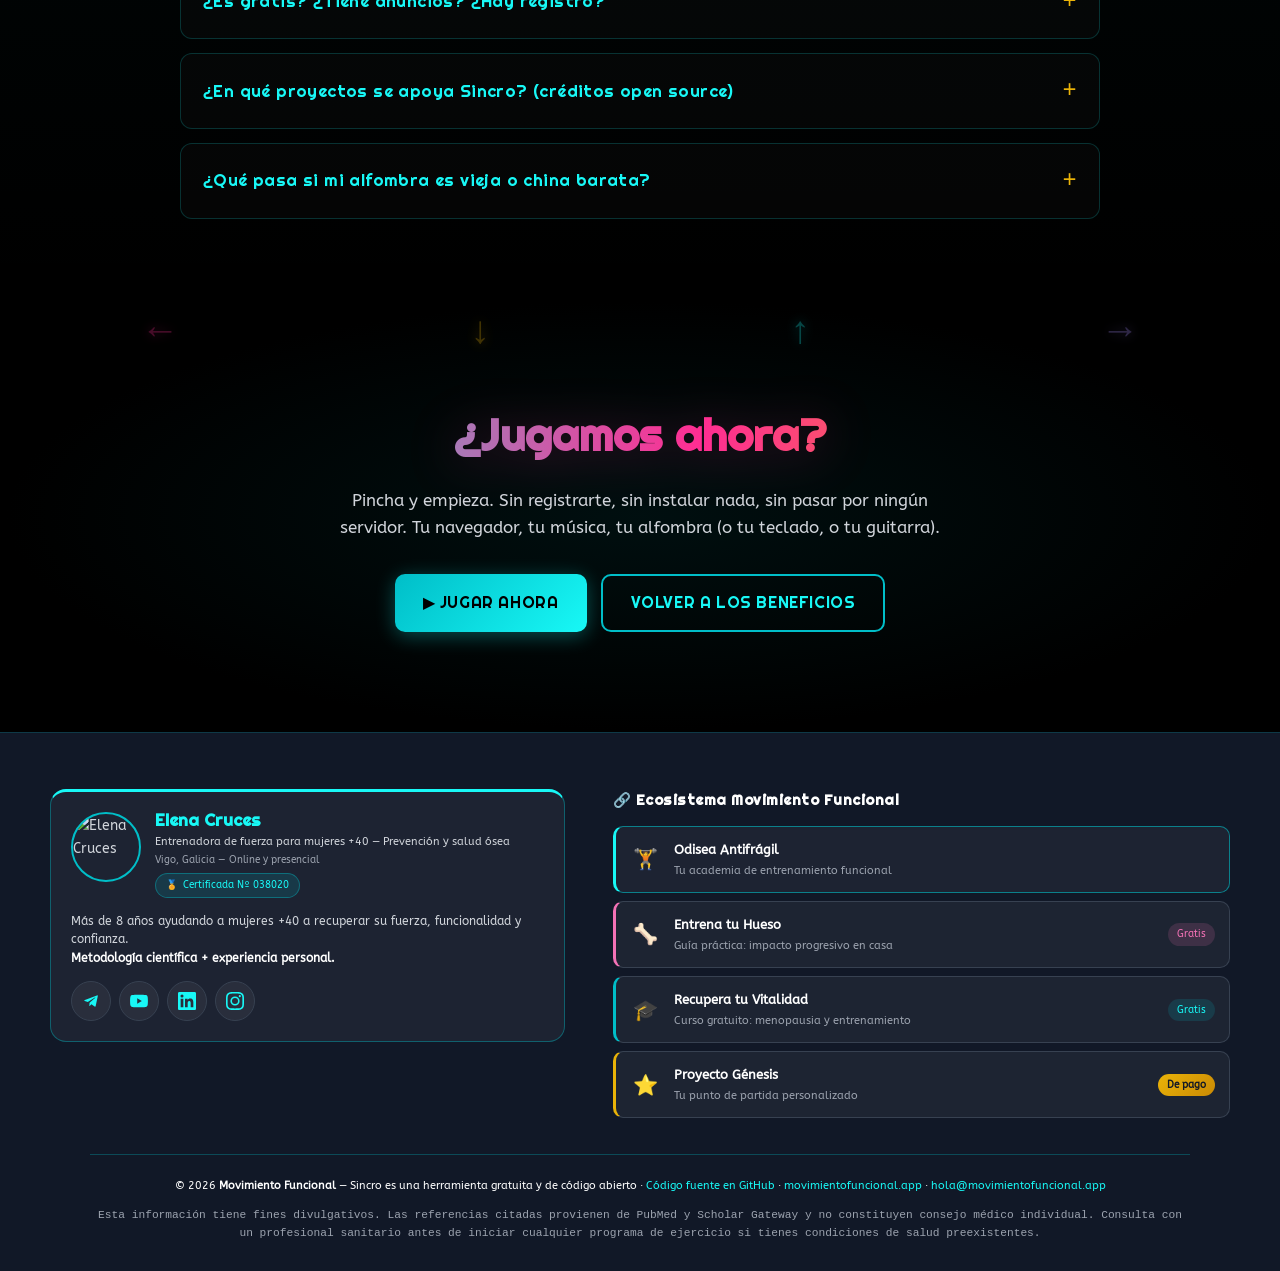
==== commit c89cb3ab: "Rebrand a sincro: URL repo + créditos open source en FAQ + bump SW v46 - README.md: git clone apunta" ====
--- a/index.html
+++ b/index.html
@@ -1621,6 +1621,48 @@
         </details>
 
         <details class="faq-item">
+          <summary>¿En qué proyectos se apoya Sincro? (créditos open source)</summary>
+          <div class="faq-body">
+            <p>
+              Sincro <strong>no existiría sin la comunidad open source</strong> que lleva 20 años manteniendo
+              vivos los juegos rítmicos. No copiamos código directamente —Sincro está escrito desde cero
+              en JavaScript para navegador— pero sí heredamos formatos, constantes de timing y algoritmos
+              validados contra los repositorios oficiales. Aquí las atribuciones:
+            </p>
+            <ul>
+              <li>
+                <strong><a href="https://github.com/stepmania/stepmania" target="_blank" rel="noopener noreferrer">StepMania 5</a></strong>
+                — motor DDR de referencia (licencia MIT). De ahí salen el formato <code>.ssc/.sm</code> que
+                lee Sincro, la fórmula del <em>PredictMeter</em> que asigna dificultad a los charts y las
+                métricas <em>Stream</em> y <em>Voltage</em> que calibran nuestros NPS por tier.
+              </li>
+              <li>
+                <strong><a href="https://github.com/YARC-Official/YARG.Core" target="_blank" rel="noopener noreferrer">YARG.Core</a></strong>
+                — engine open-source compatible con Clone Hero (licencia LGPL). De ahí extraemos las
+                ventanas canónicas de hit (HopoLeniency 80 ms, StrumLeniency 50 ms, MaxWindow 140 ms) y
+                las reglas de natural HOPO que usa el simulador de guitarra de Sincro.
+              </li>
+              <li>
+                <strong><a href="https://github.com/phr00t/AutoStepper" target="_blank" rel="noopener noreferrer">AutoStepper</a></strong>
+                de phr00t — generador automático de charts en Java (licencia GPL-3). Es la referencia
+                conceptual del autostepper de Sincro: detección de onsets, BPM por autocorrelación,
+                quantización a 192nds. Nuestra versión reimplementa el pipeline en JavaScript y añade
+                bass-emphasis, ODF multi-banda y asignación pitch-aware de trastes.
+              </li>
+              <li>
+                <strong><a href="https://github.com/Geomitron/scan-chart" target="_blank" rel="noopener noreferrer">scan-chart</a></strong>
+                de Geomitron — validador oficial de la comunidad Clone Hero. Del que tomamos el umbral
+                canónico de HOPO (65 ticks a resolución 192) que usa nuestro motor.
+              </li>
+            </ul>
+            <p>
+              Si te gusta lo que hacen, <strong>apóyalos directamente</strong> con una estrella en GitHub
+              o contribuyendo a su código. Sincro existe gracias a ellos.
+            </p>
+          </div>
+        </details>
+
+        <details class="faq-item">
           <summary>¿Qué pasa si mi alfombra es vieja o china barata?</summary>
           <div class="faq-body">
             <p>
@@ -1741,6 +1783,7 @@
   <div class="legal">
     <p class="copyright">
       © 2026 <strong>Movimiento Funcional</strong> — Sincro es una herramienta gratuita y de código abierto ·
+      <a href="https://github.com/wellfitness/sincro" target="_blank" rel="noopener noreferrer">Código fuente en GitHub</a> ·
       <a href="https://movimientofuncional.app" target="_blank" rel="noopener noreferrer">movimientofuncional.app</a> ·
       <a href="mailto:hola@movimientofuncional.app">hola@movimientofuncional.app</a>
     </p>
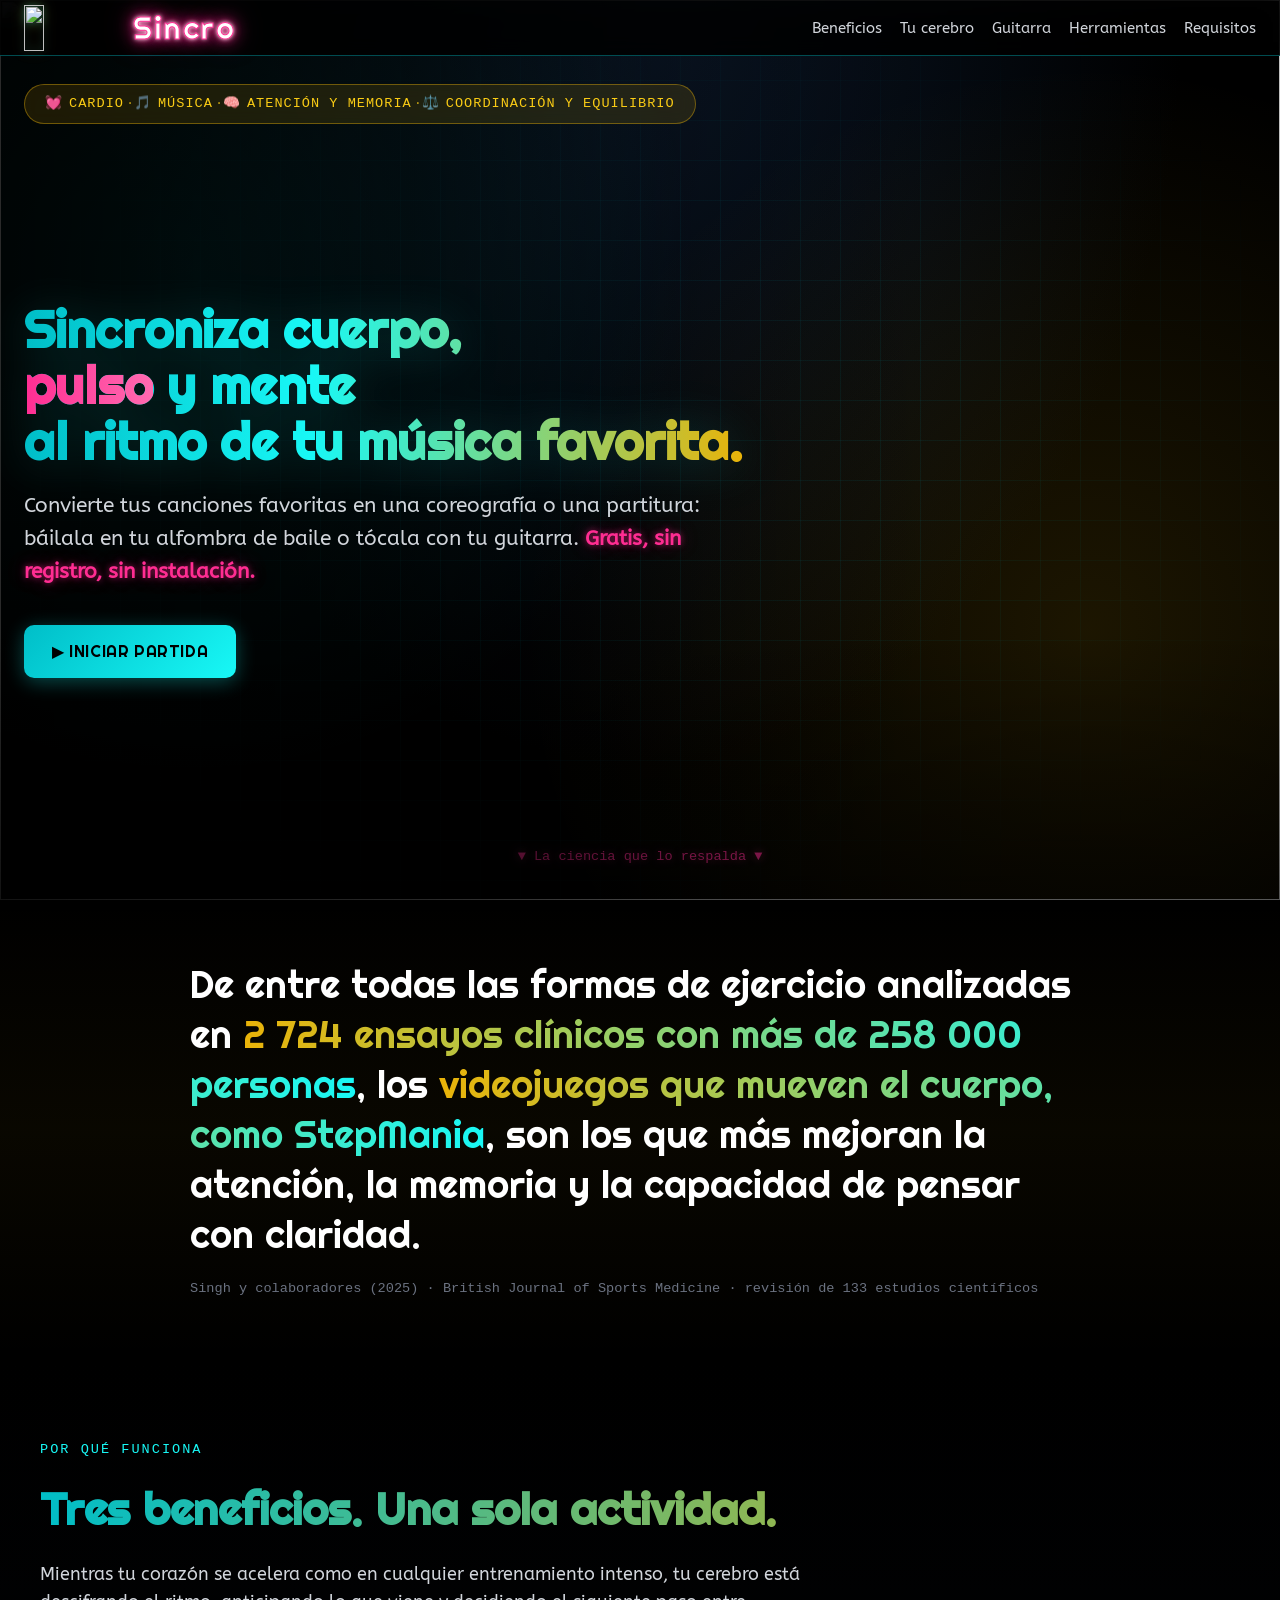
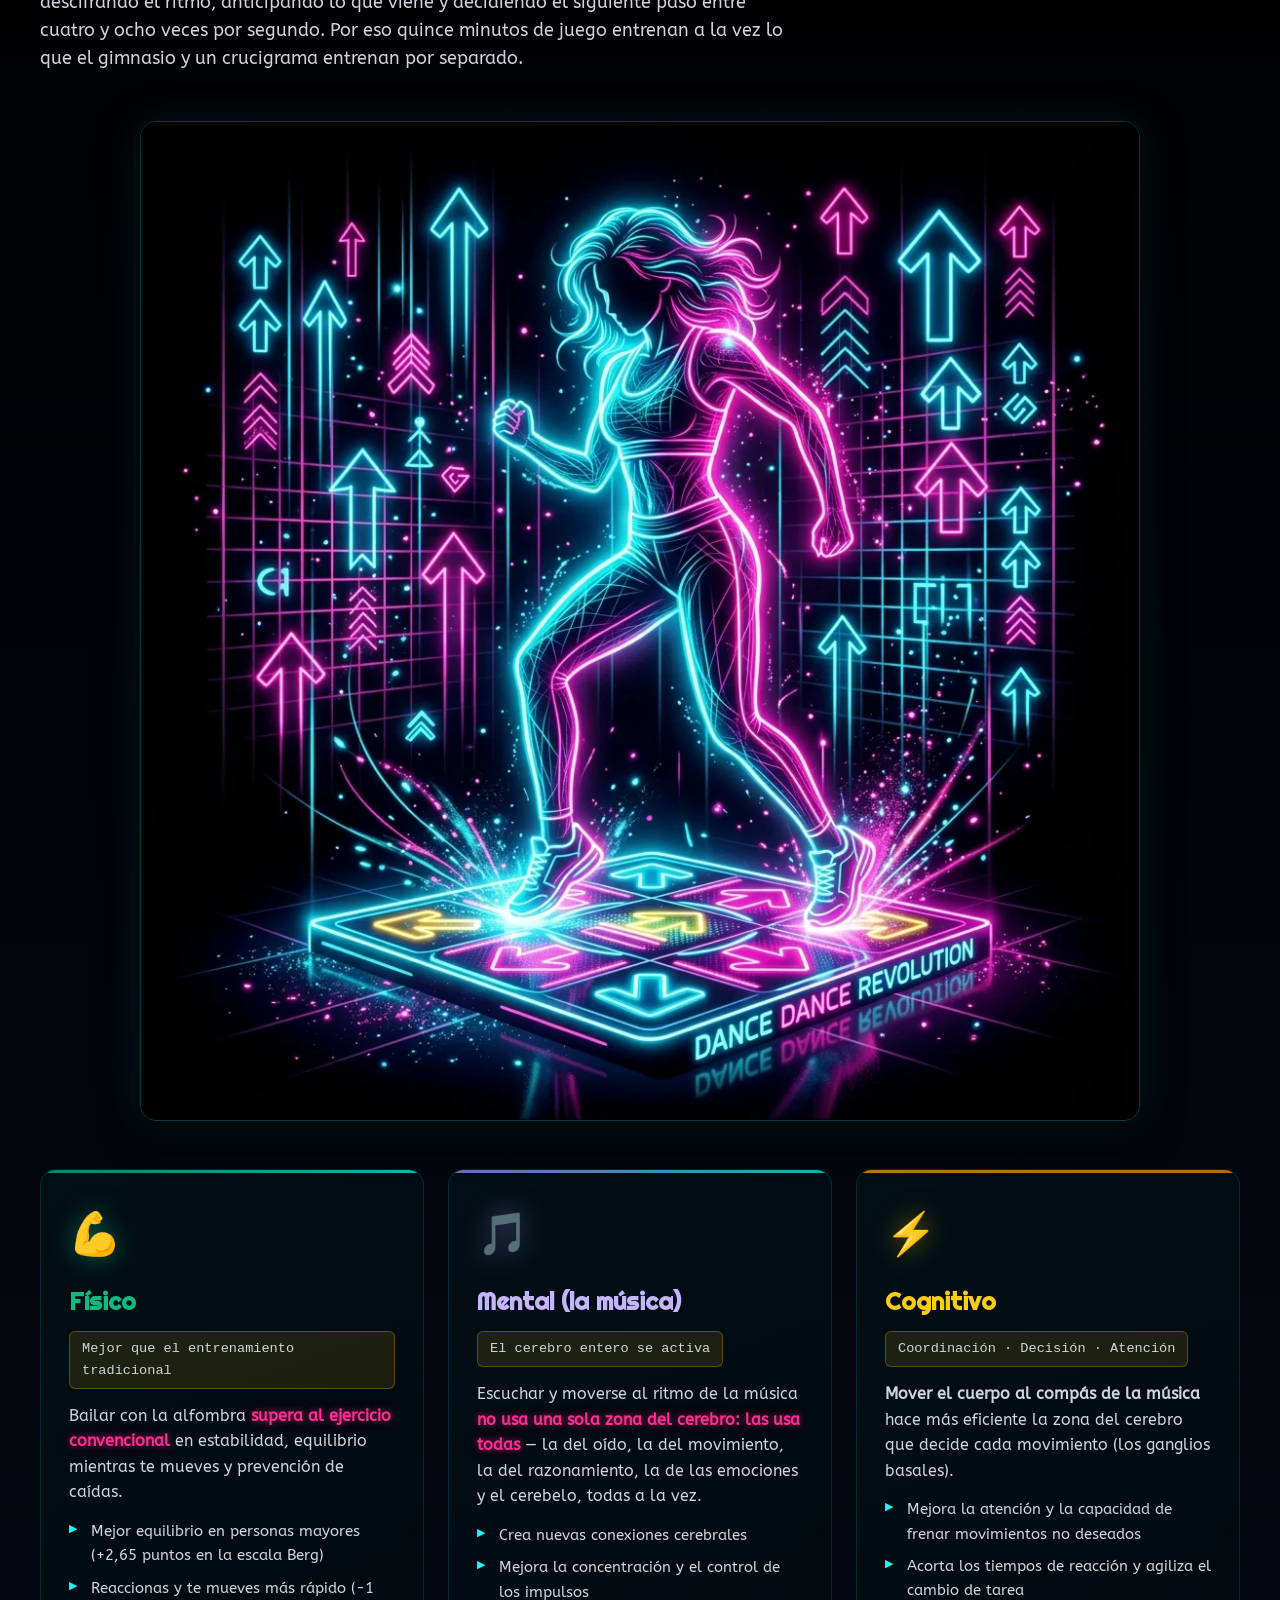
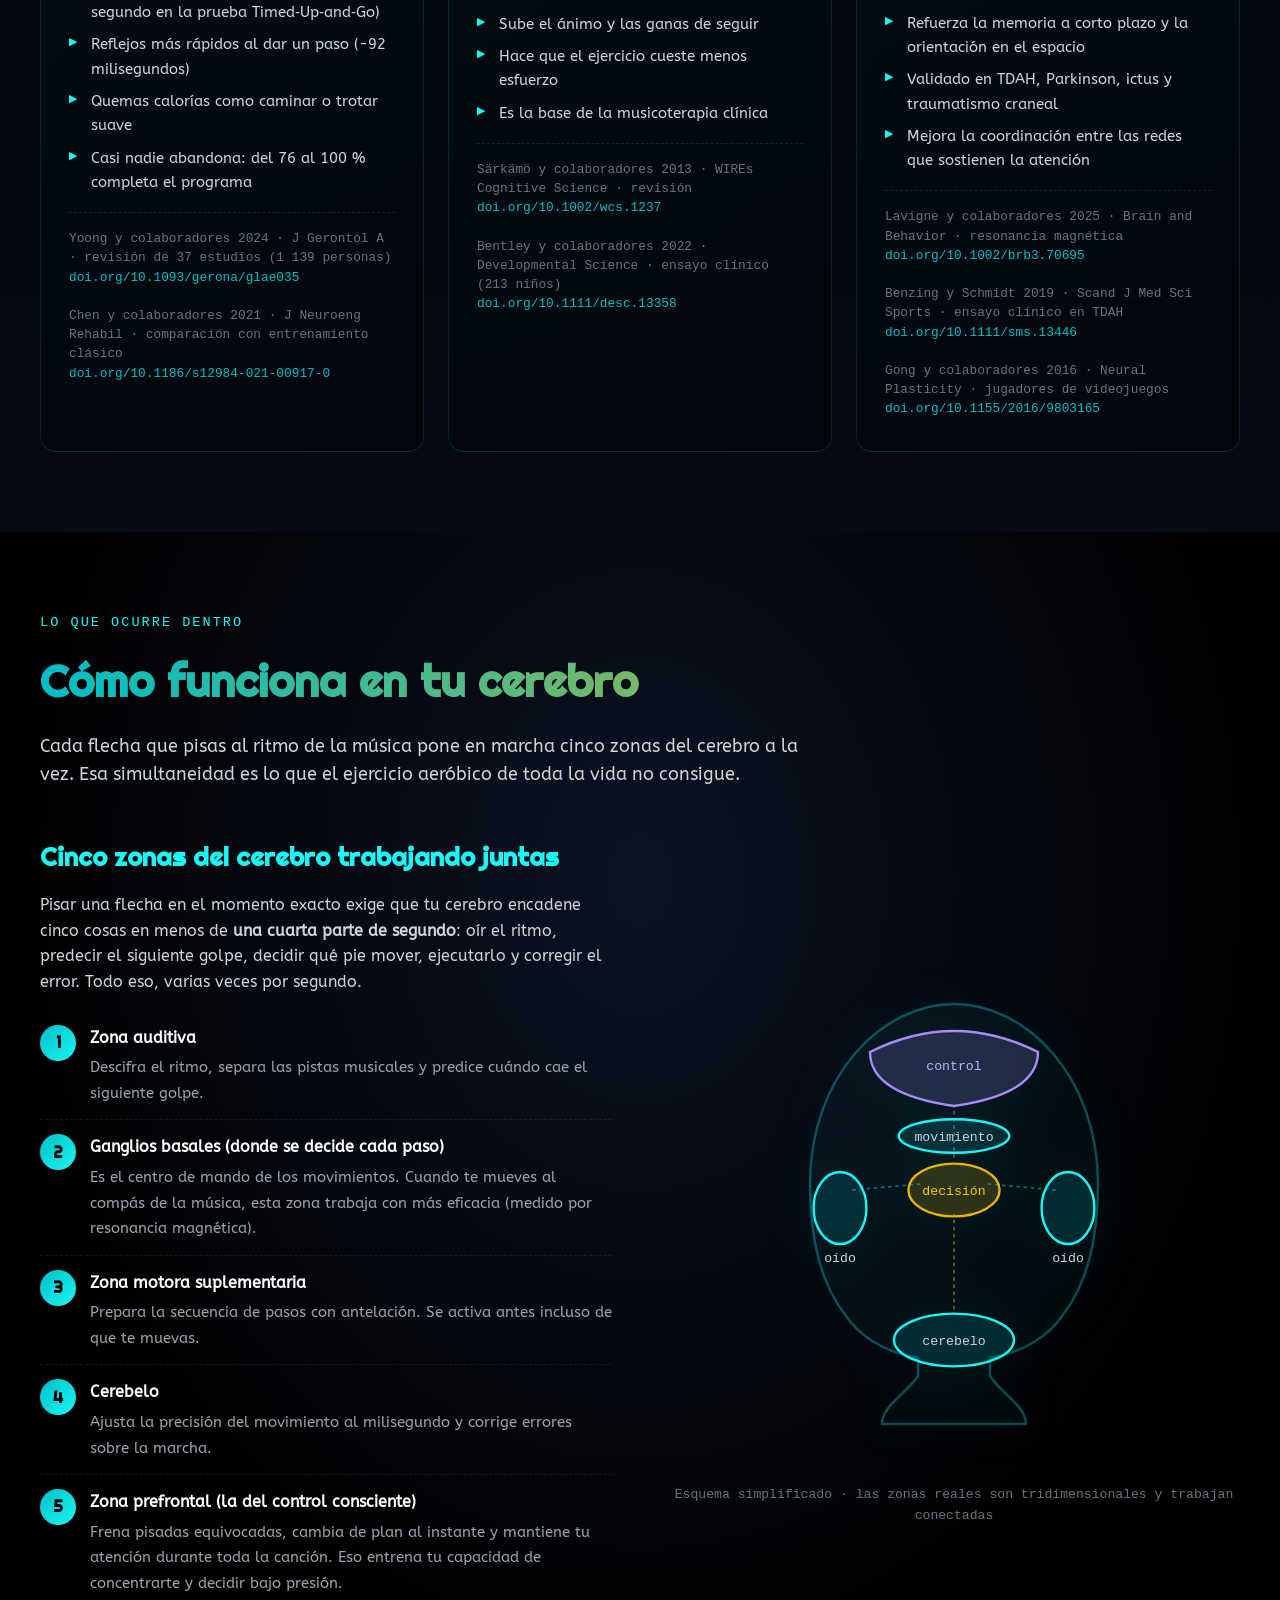
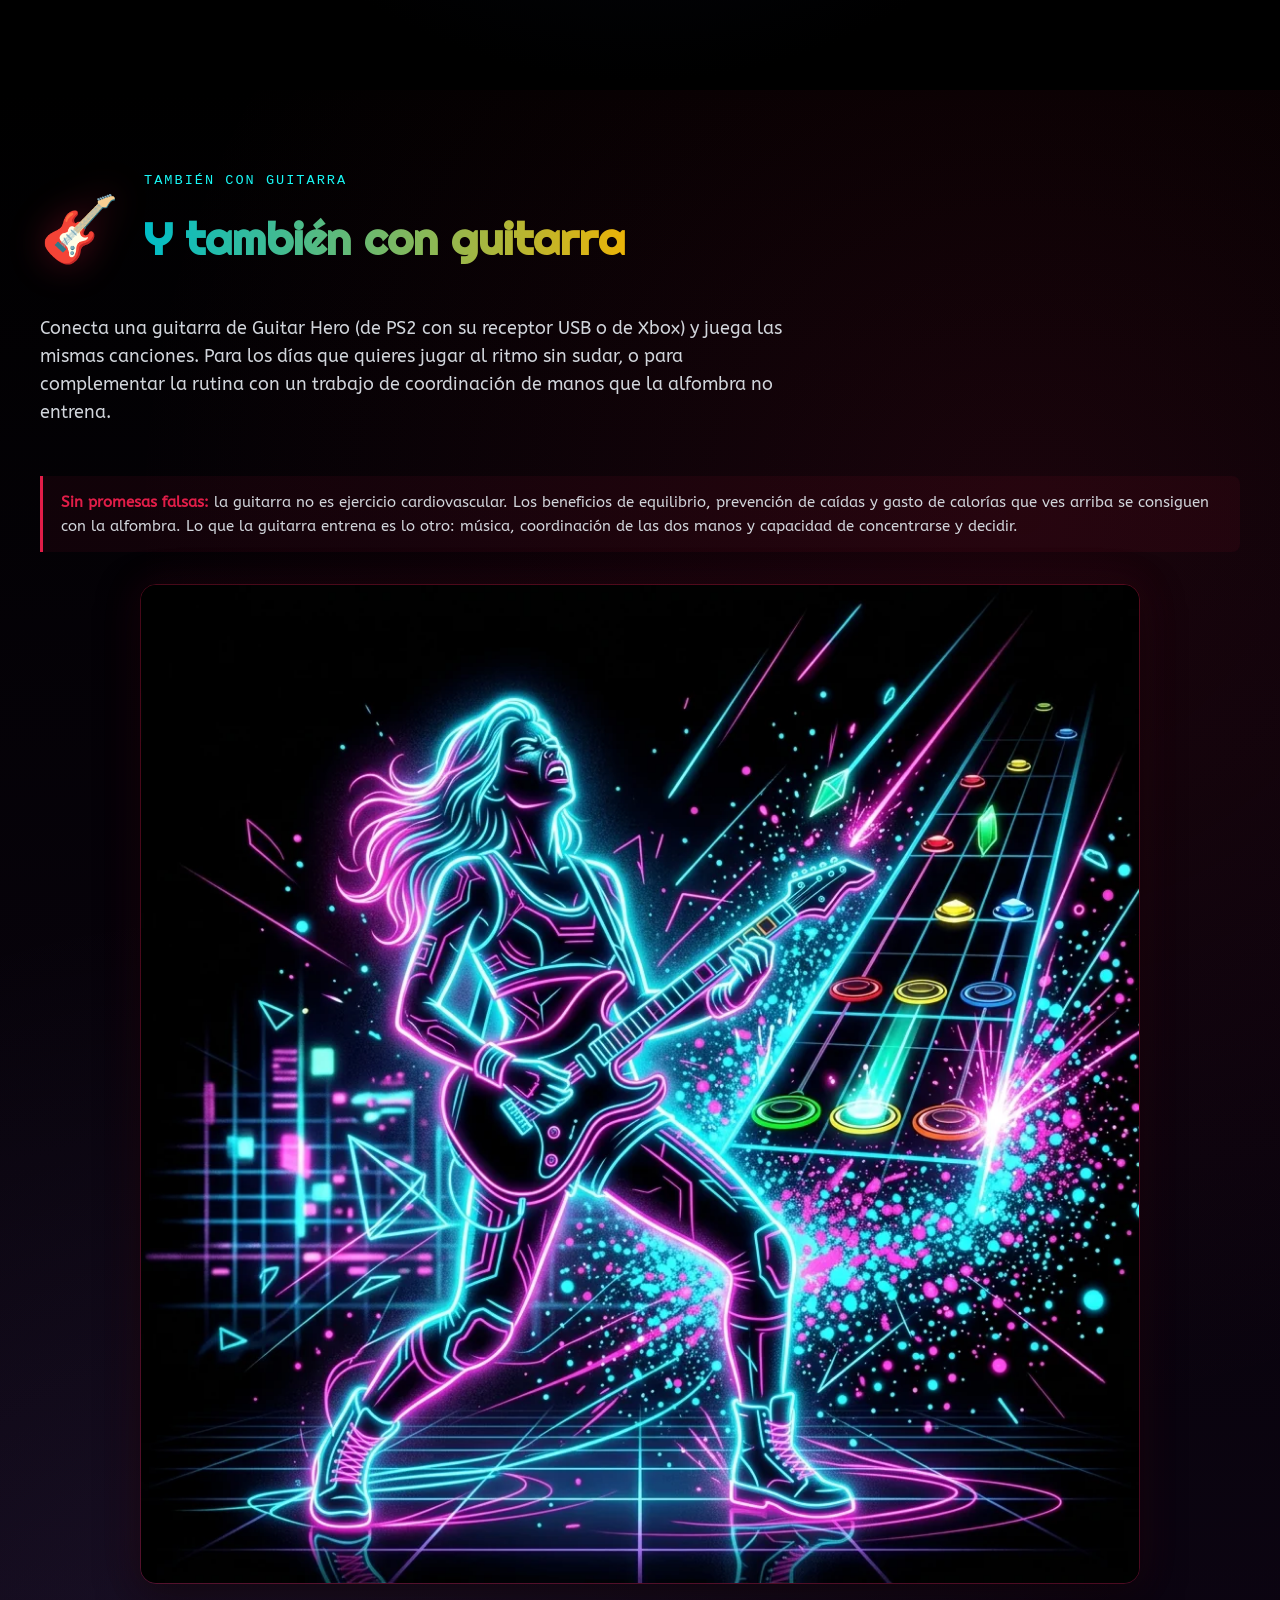
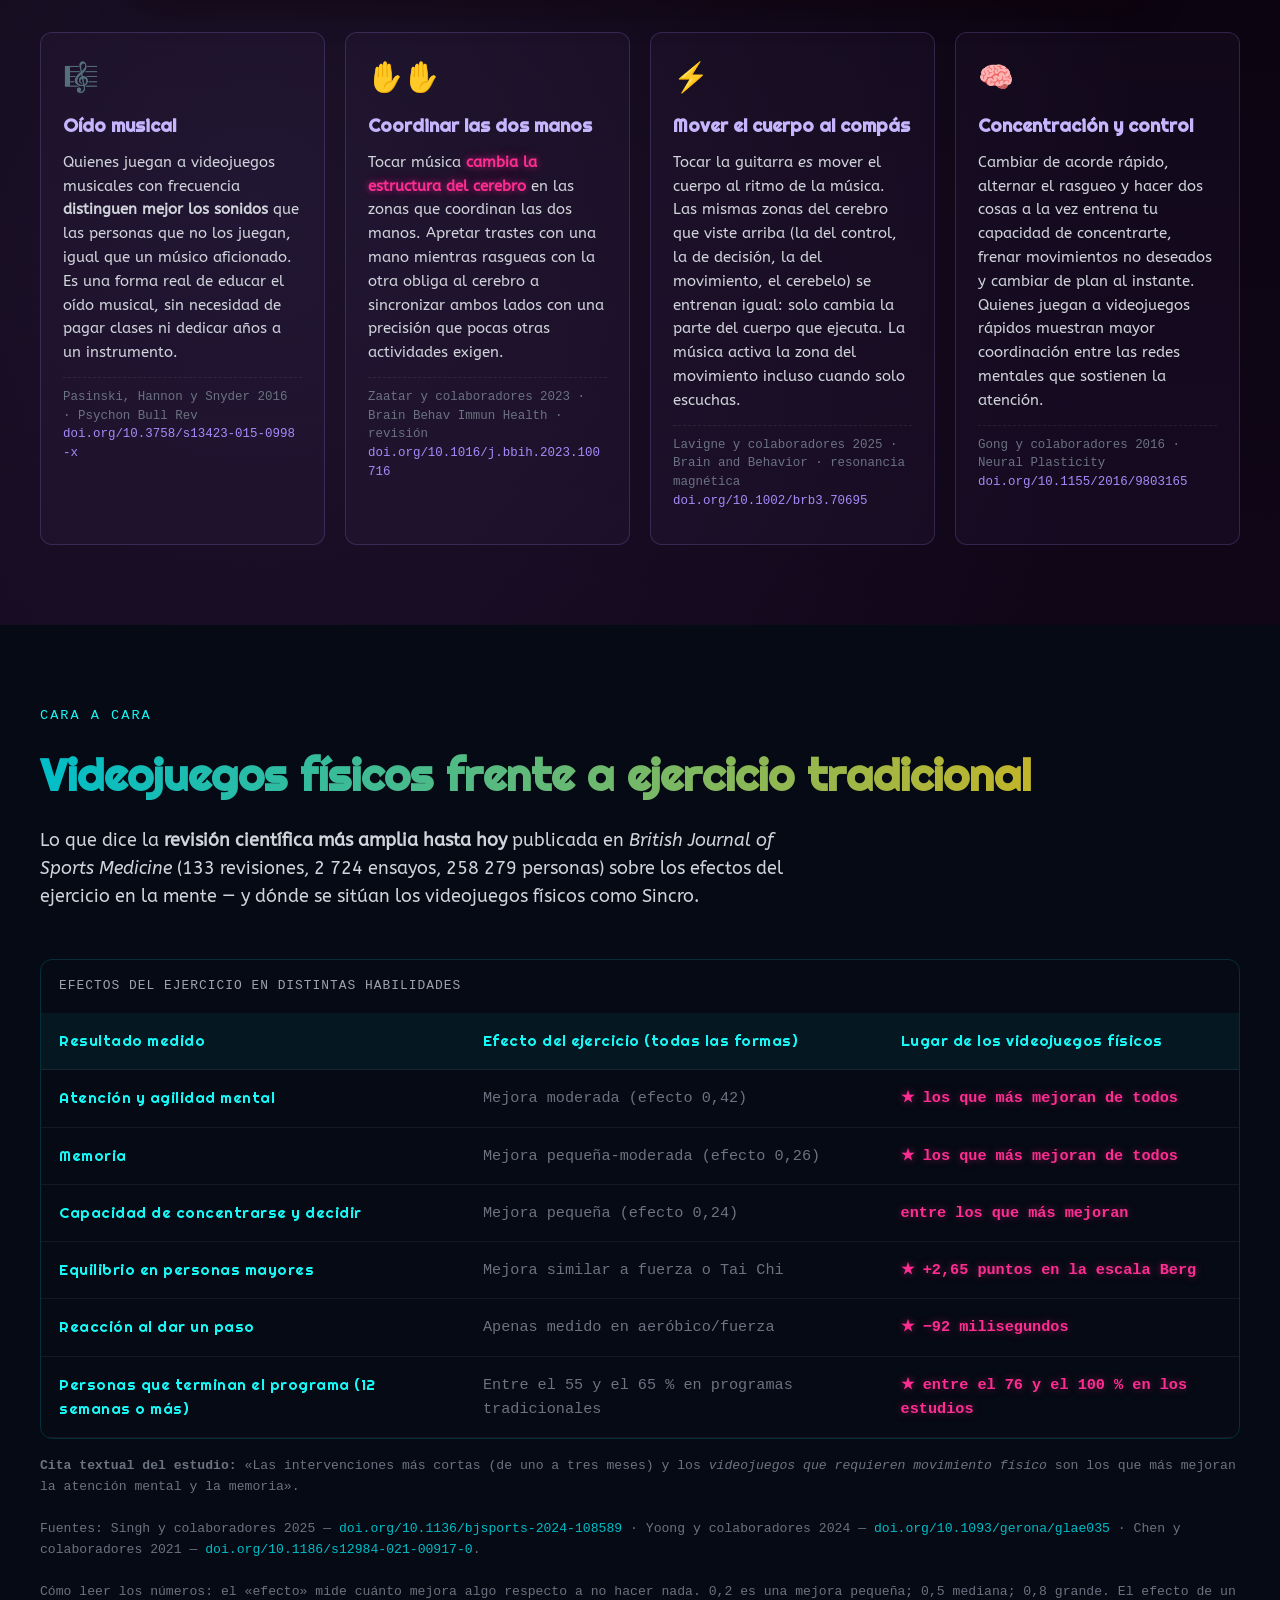
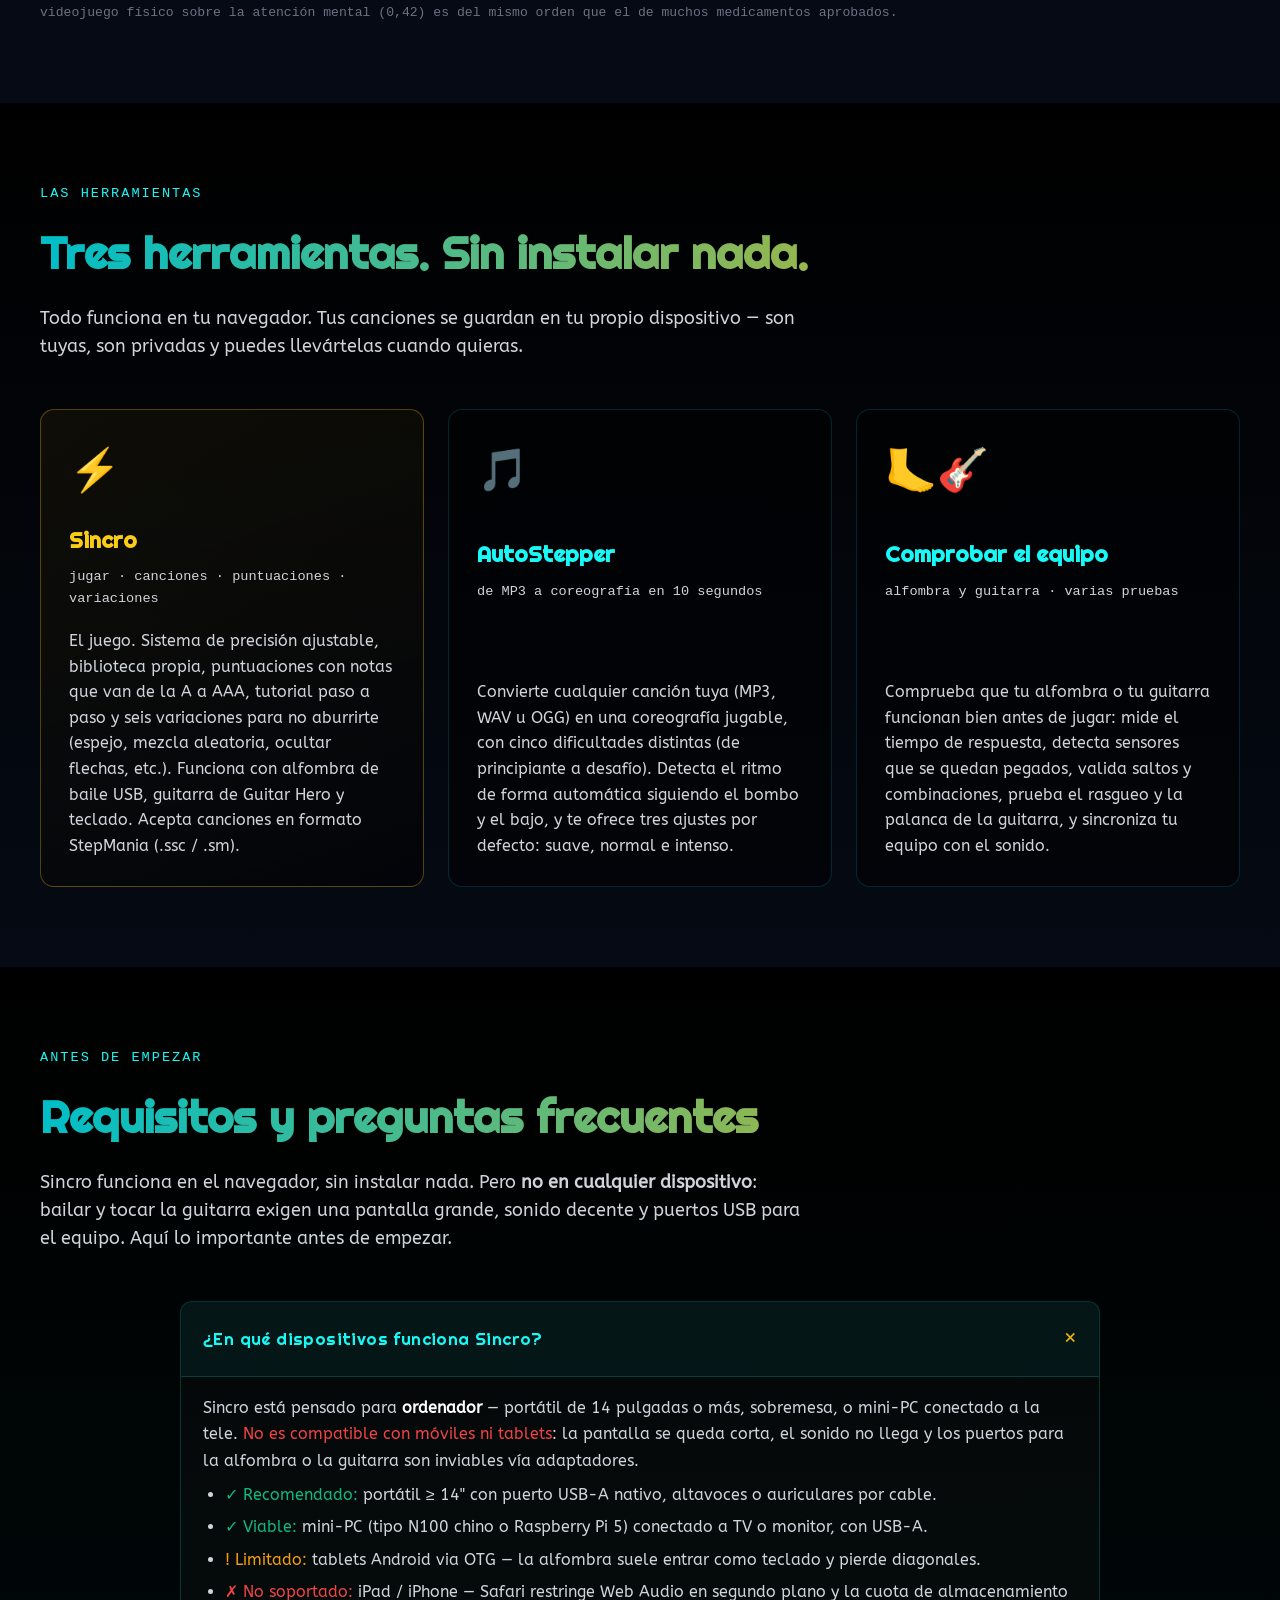
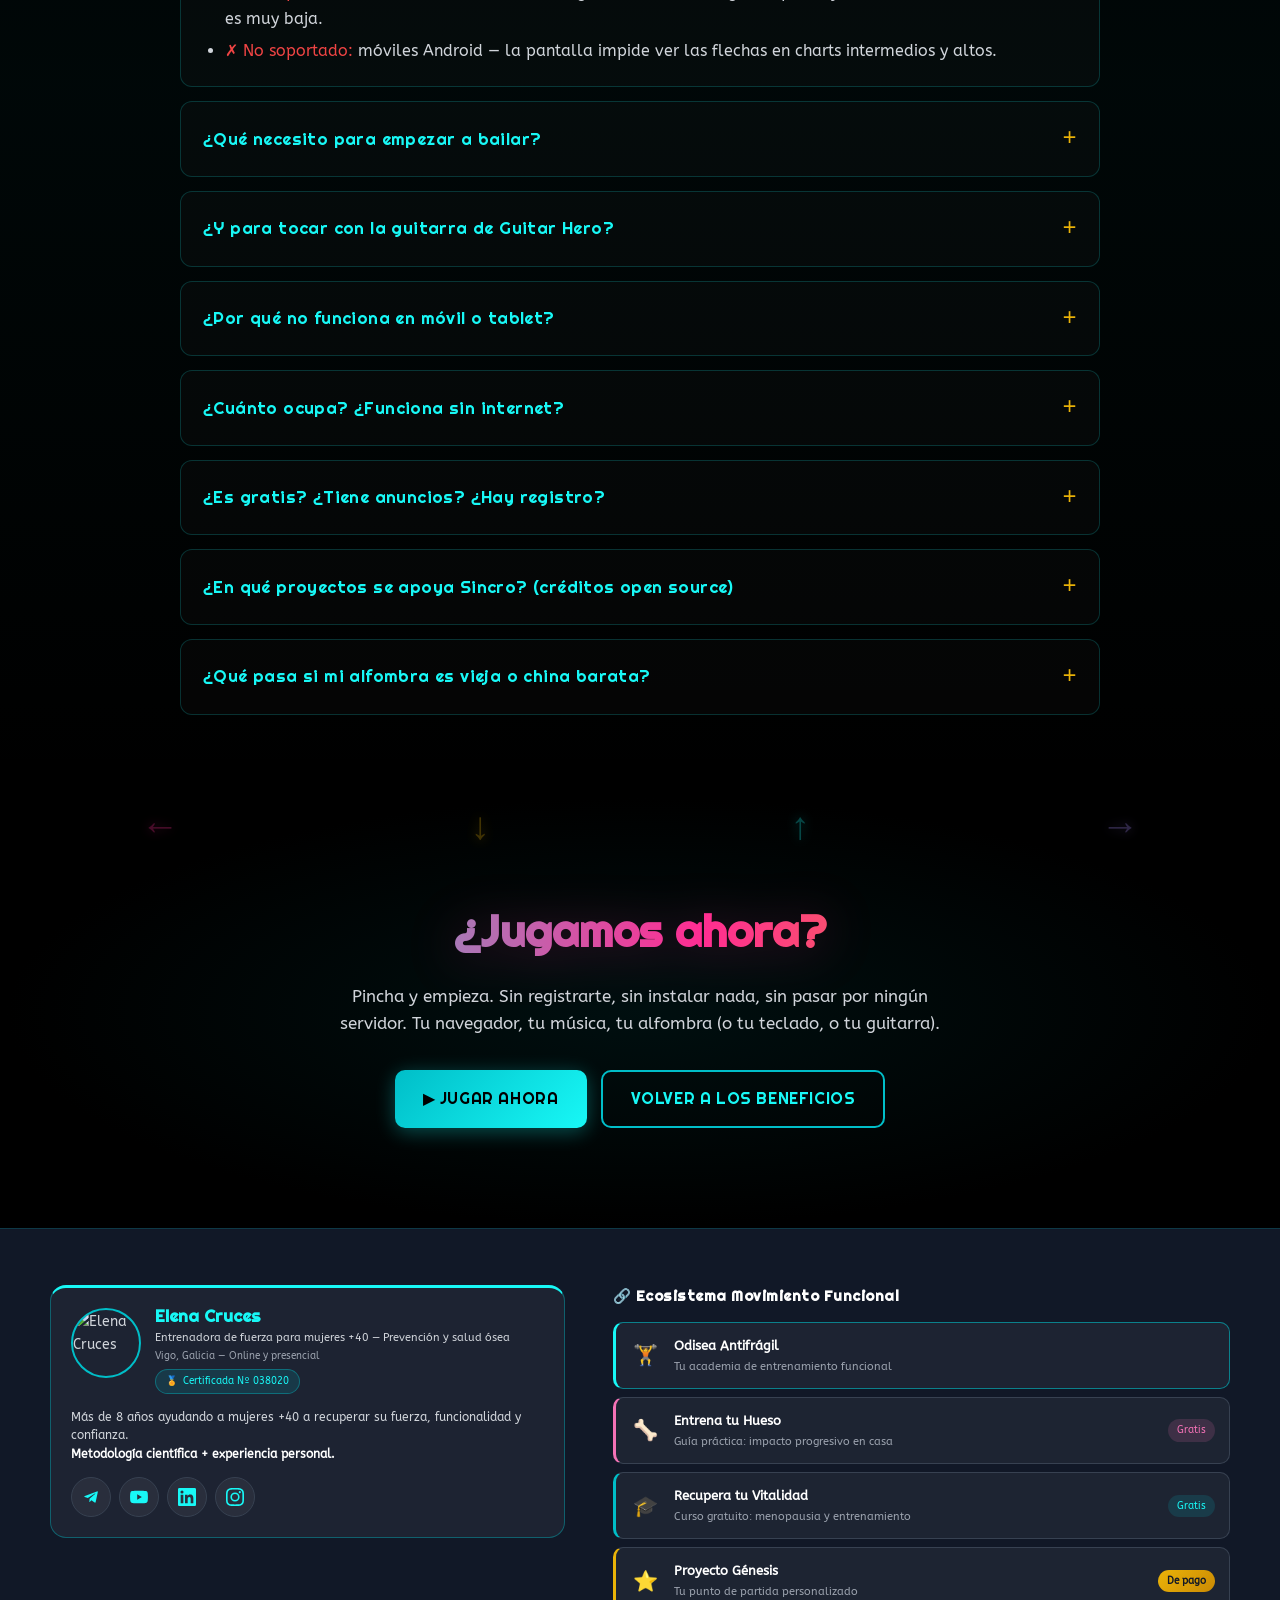
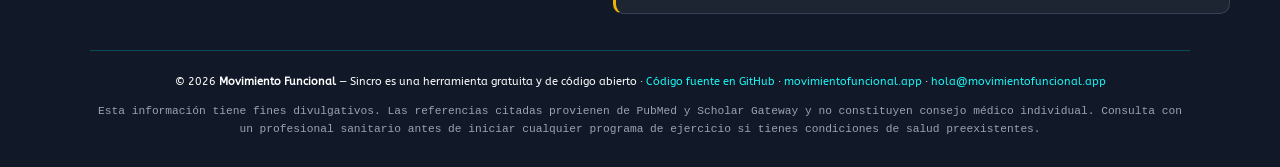
==== commit b1a251bb: "Landing: siluetas neón en pilares (StepMania + Guitar) + assets WebP Añade imágenes ilustrativas a l" ====
--- a/index.html
+++ b/index.html
@@ -478,6 +478,14 @@
   max-width: 760px; margin-bottom: 48px;
 }
 
+.content-image {
+  width: 100%; max-width: 1000px; height: auto;
+  border-radius: 16px; margin: 0 auto 48px;
+  display: block;
+  border: 1px solid rgba(0,190,200,0.3);
+  box-shadow: 0 12px 40px rgba(0,0,0,0.6), 0 0 40px rgba(24,248,246,0.12);
+}
+
 /* CLAIM */
 .claim-block {
   text-align: center; padding: 60px 24px;
@@ -1116,6 +1124,8 @@
         ocho veces por segundo. Por eso quince minutos de juego entrenan a la vez lo que el gimnasio
         y un crucigrama entrenan por separado.
       </p>
+
+      <img src="sincro-stepmania-neon.webp" alt="Silueta de neón jugando en una alfombra de baile al ritmo de la música" class="content-image" loading="lazy" decoding="async" width="1024" height="1024">
 
       <div class="pillar-grid">
 
@@ -1315,6 +1325,8 @@
         se consiguen con la alfombra. Lo que la guitarra entrena es lo otro: música,
         coordinación de las dos manos y capacidad de concentrarse y decidir.
       </p>
+
+      <img src="sincro-guitar-neon.webp" alt="Silueta de neón tocando un controlador de Guitar Hero" class="content-image" loading="lazy" decoding="async" width="1024" height="1024" style="border-color: rgba(225,29,72,0.3); box-shadow: 0 12px 40px rgba(0,0,0,0.6), 0 0 40px rgba(225,29,72,0.12);">
 
       <div class="guitar-pillars">
 
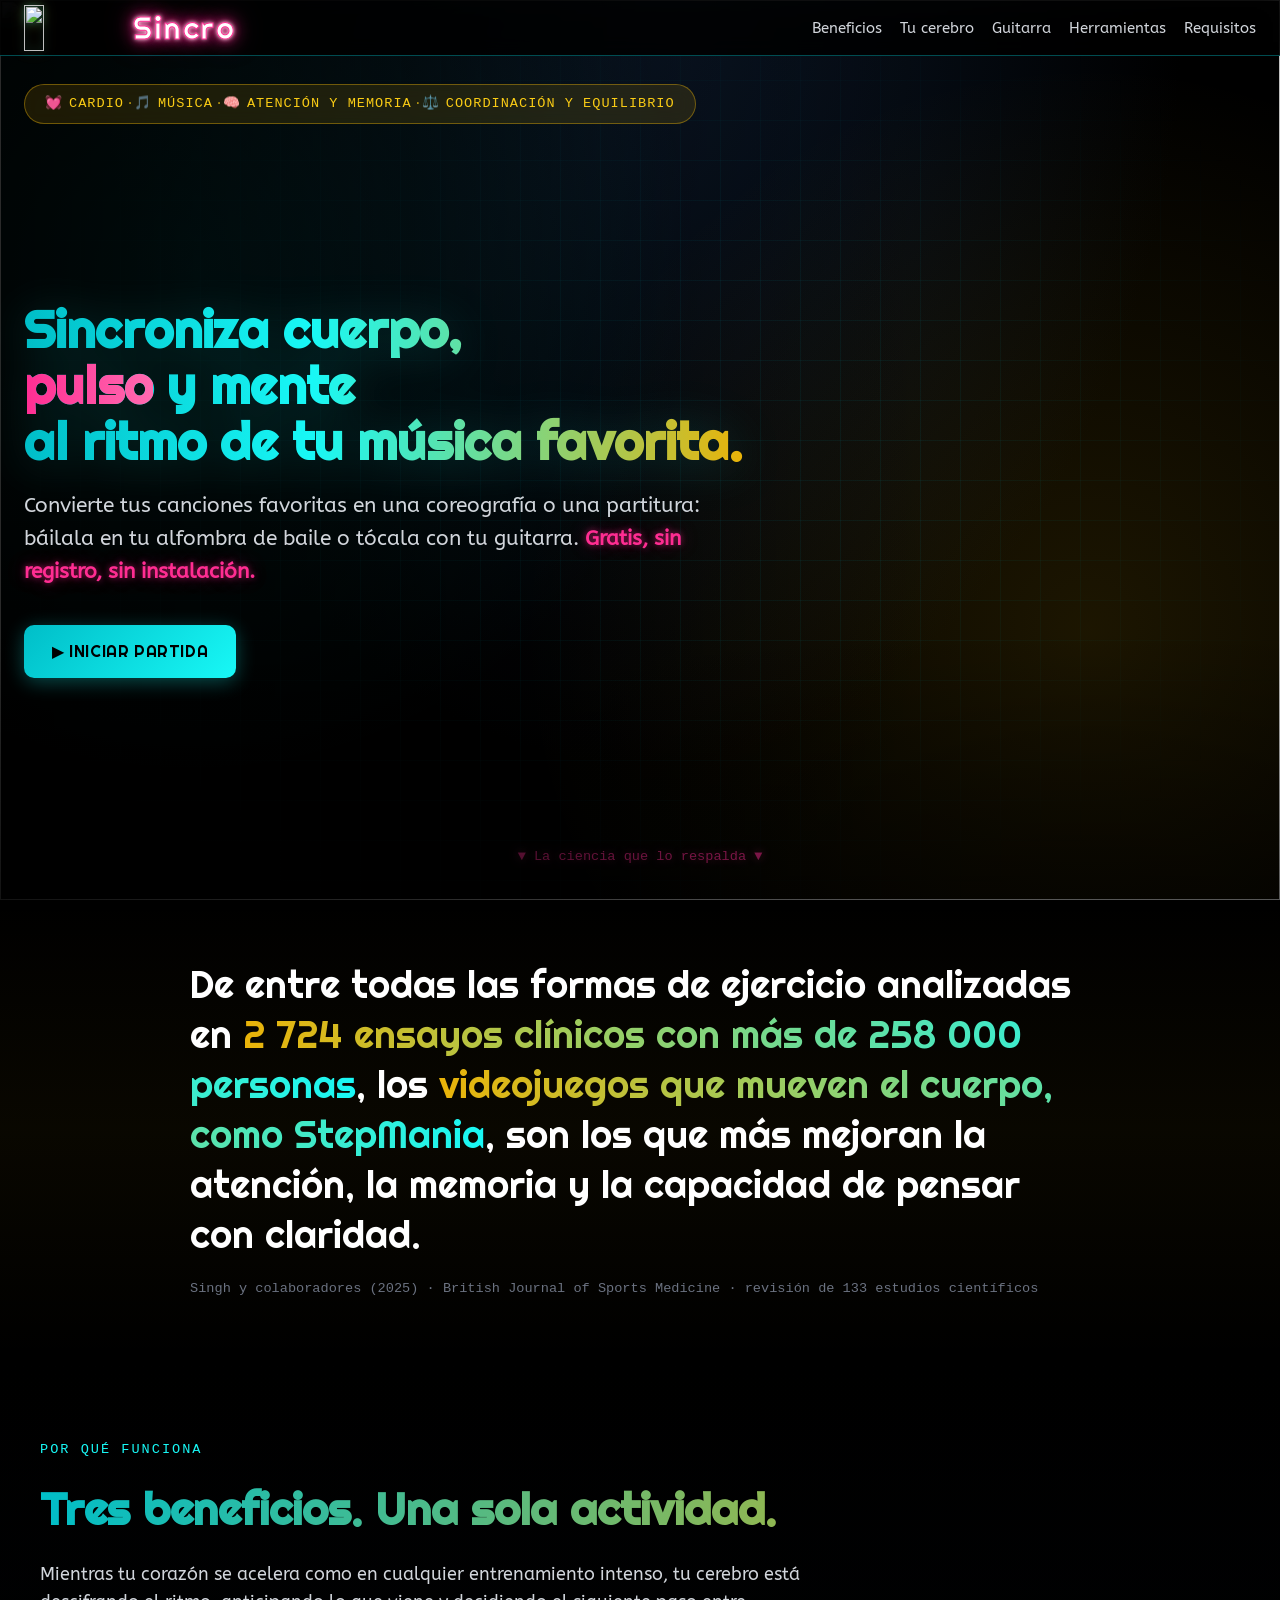
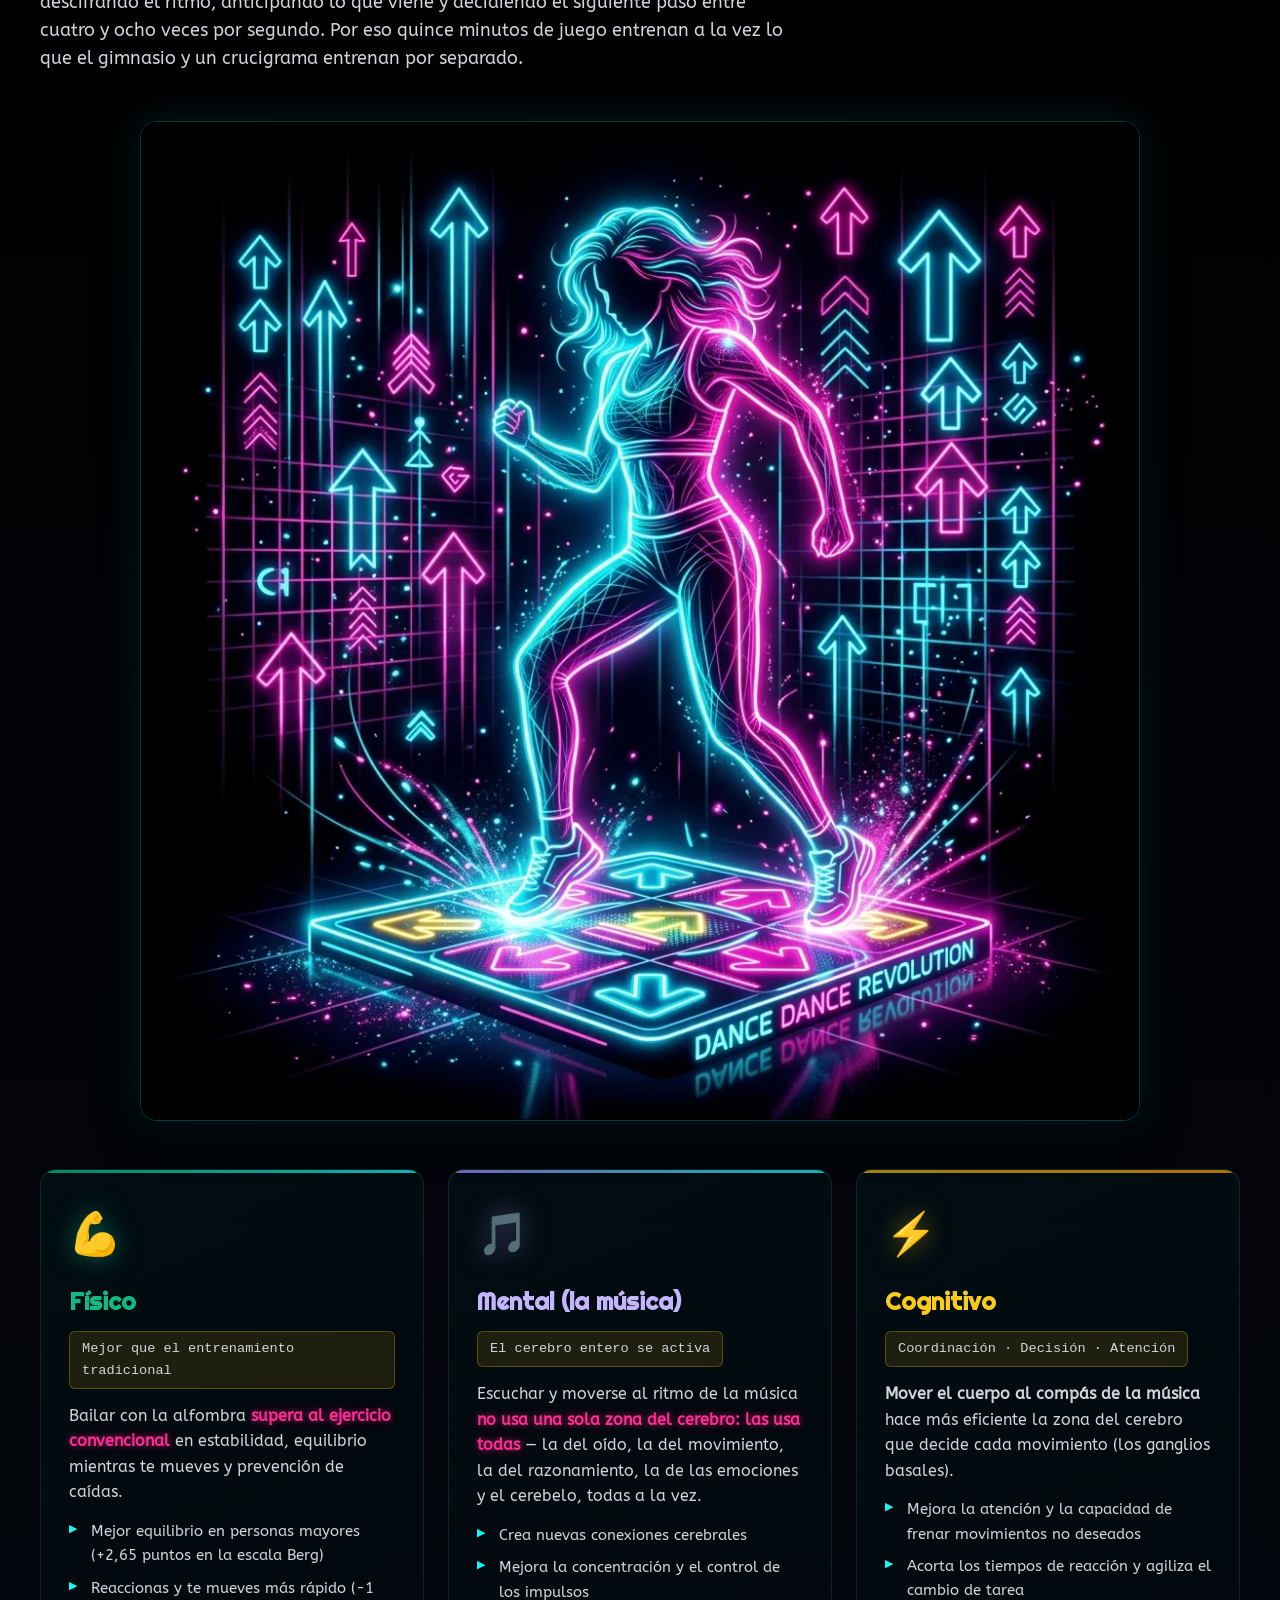
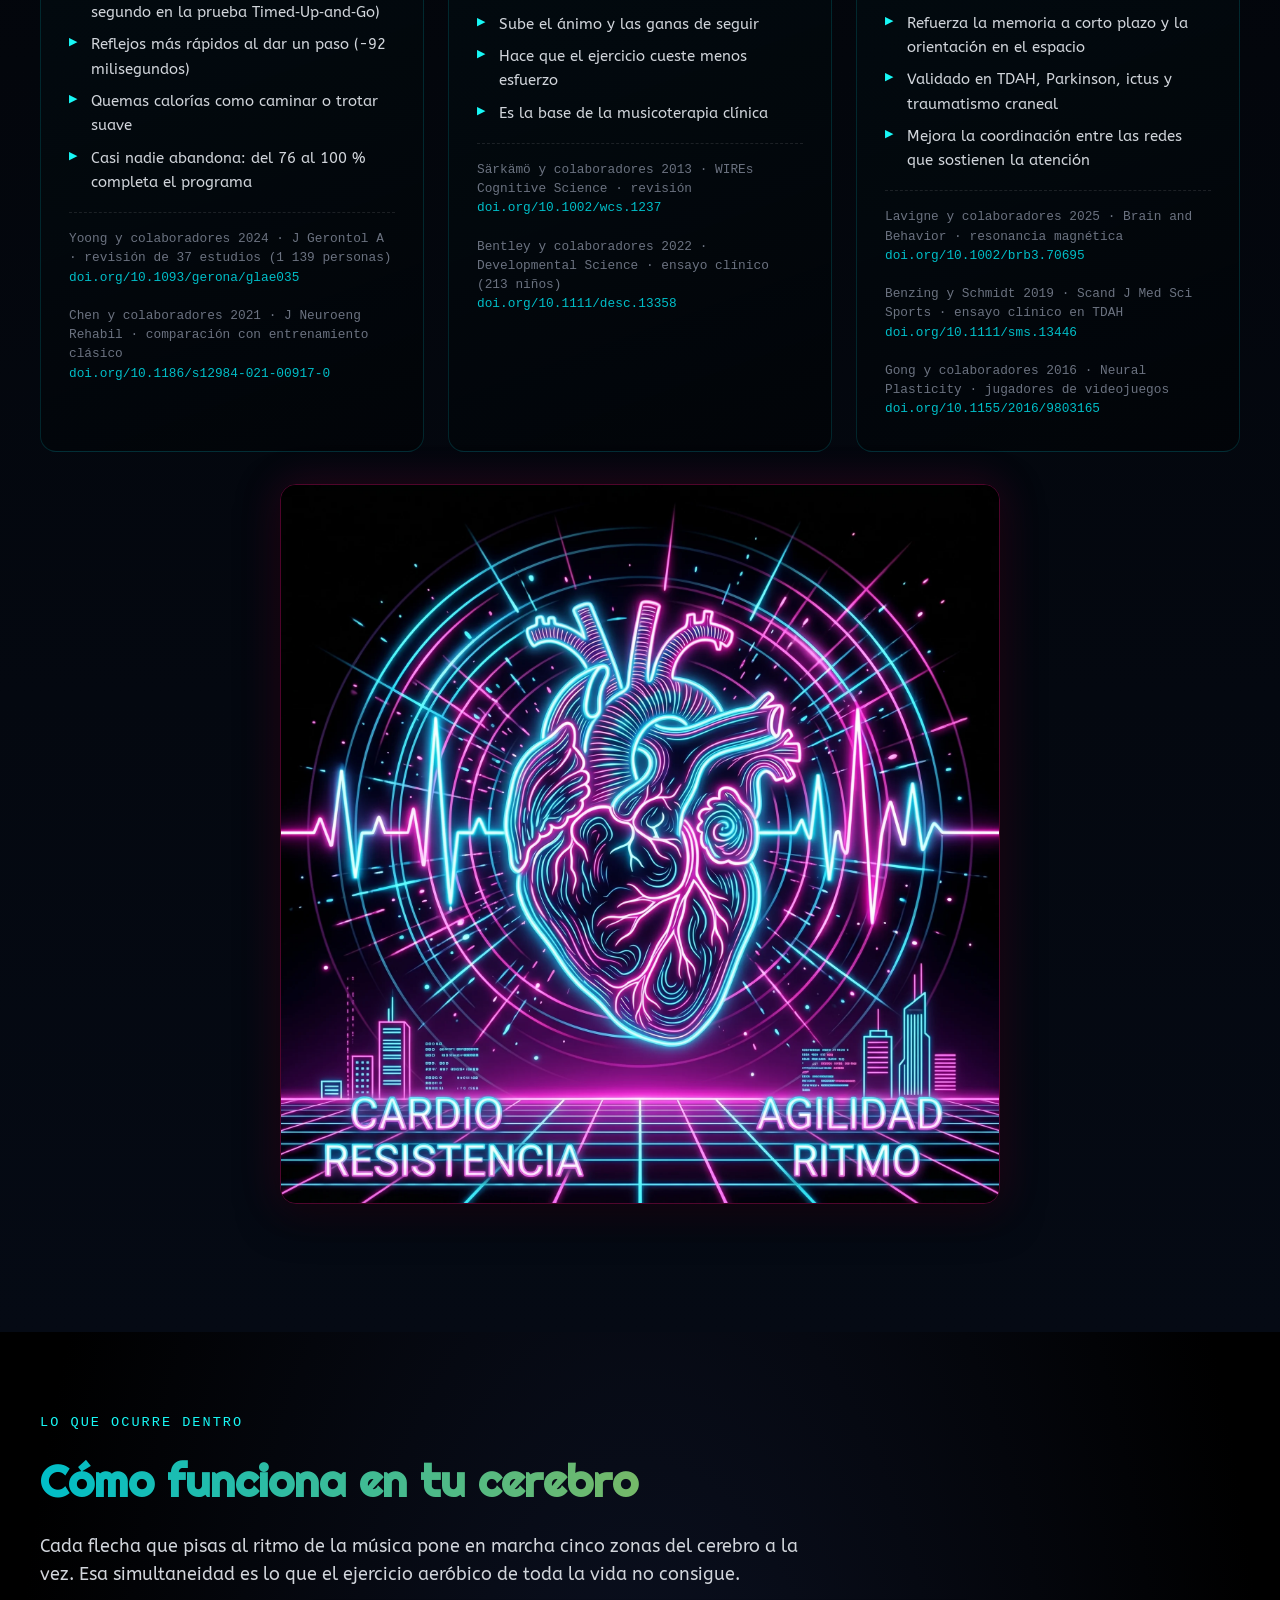
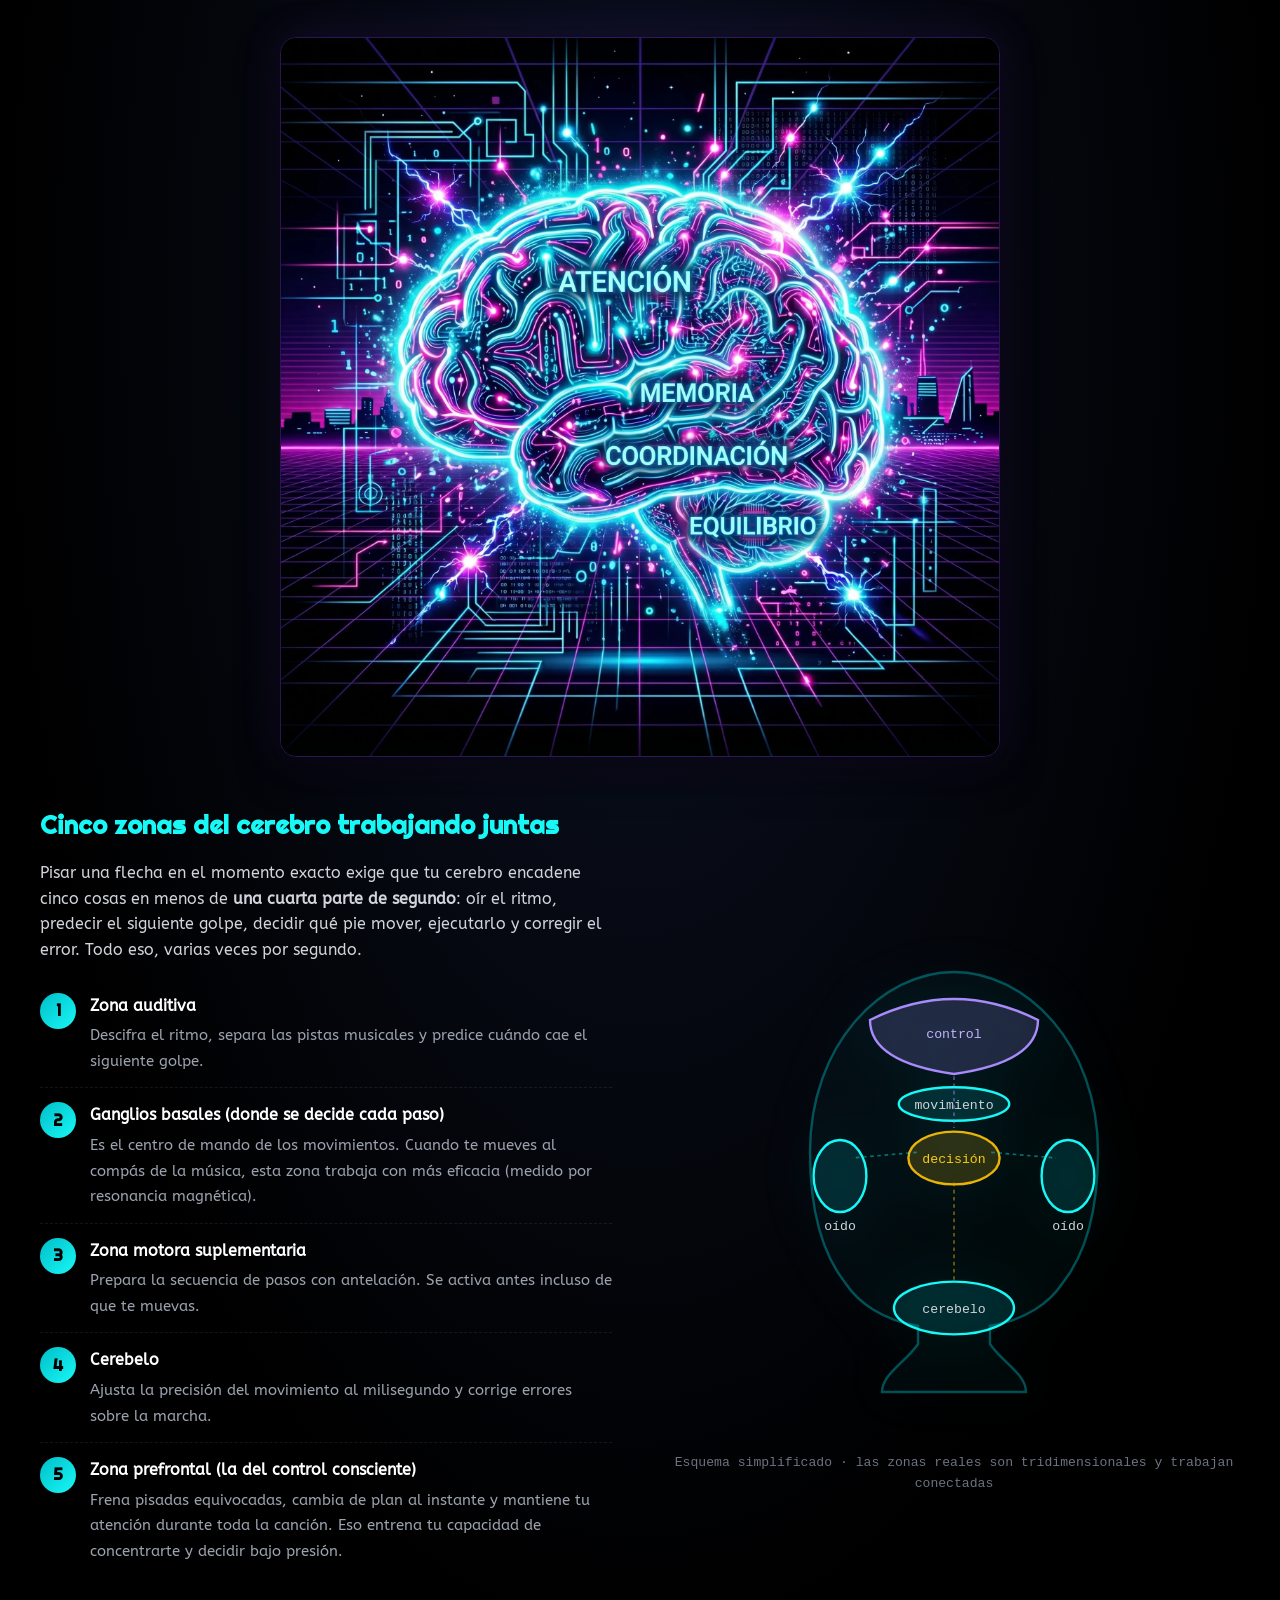
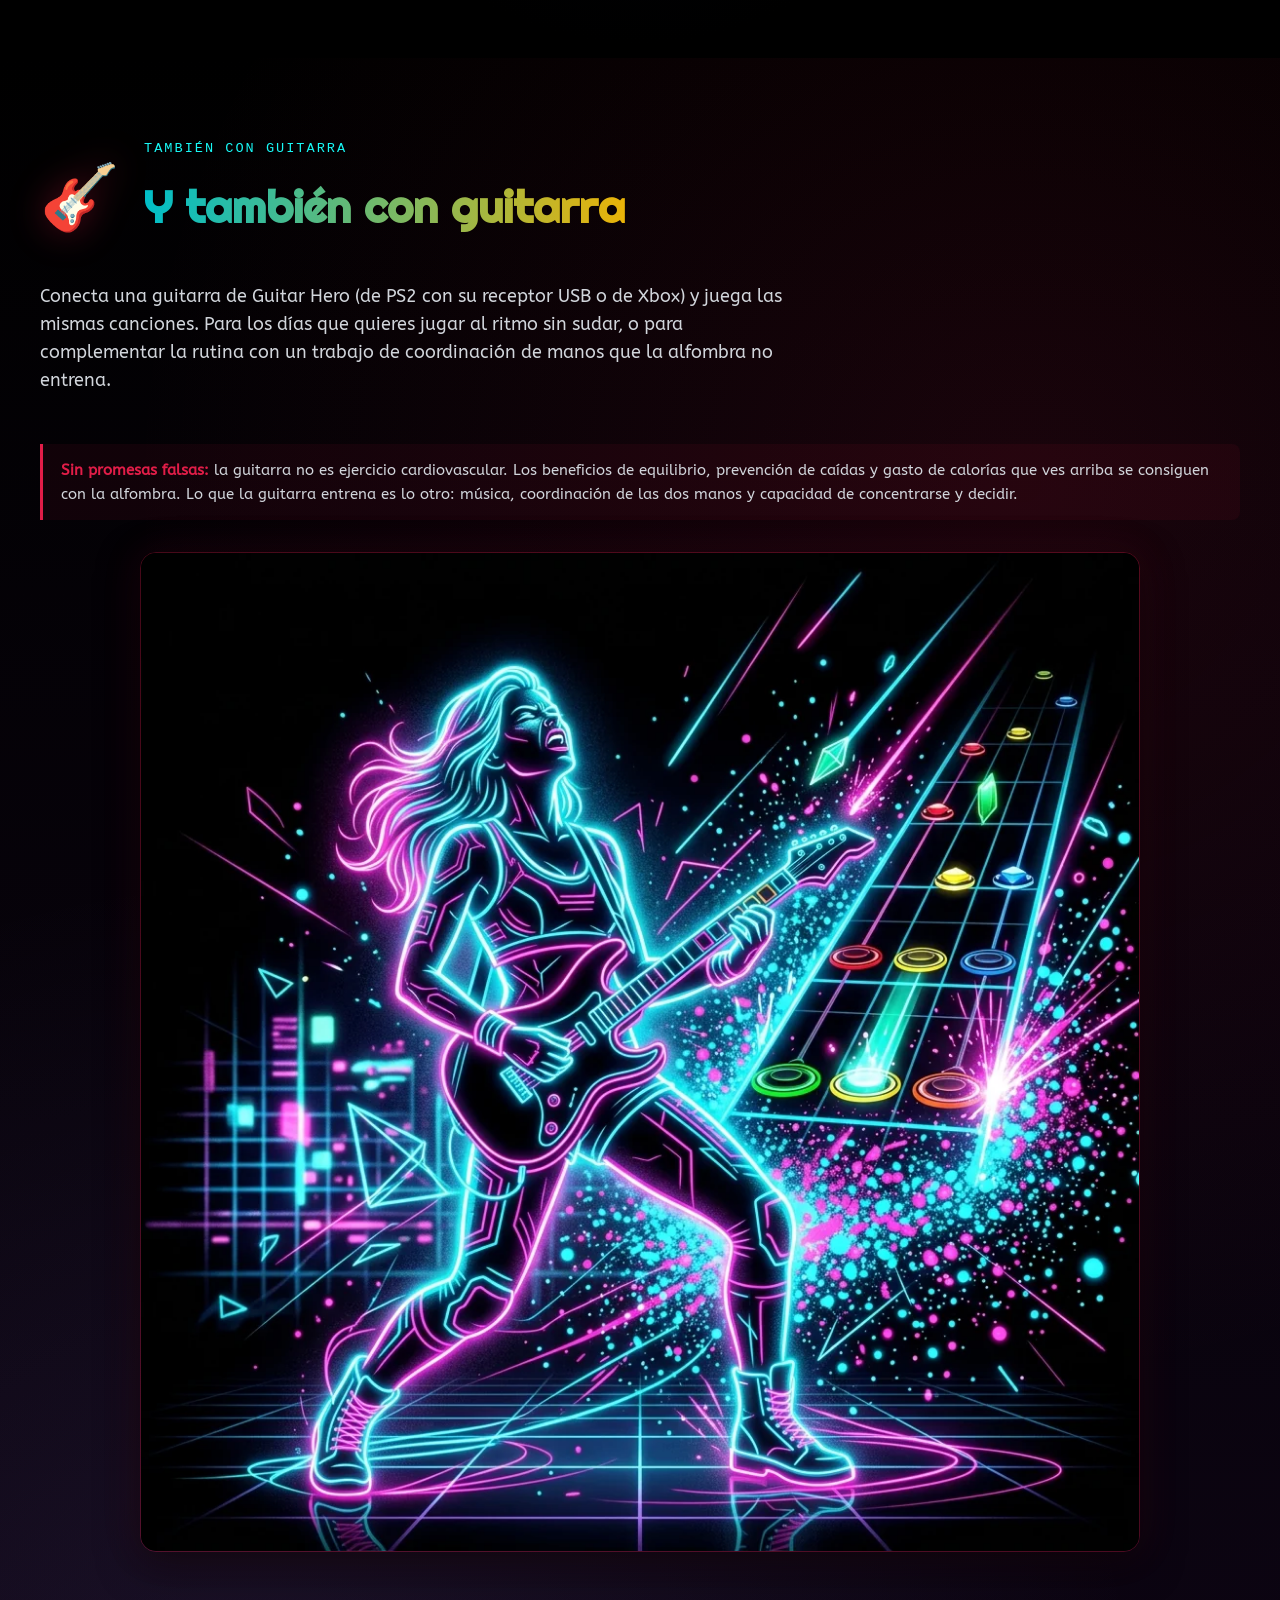
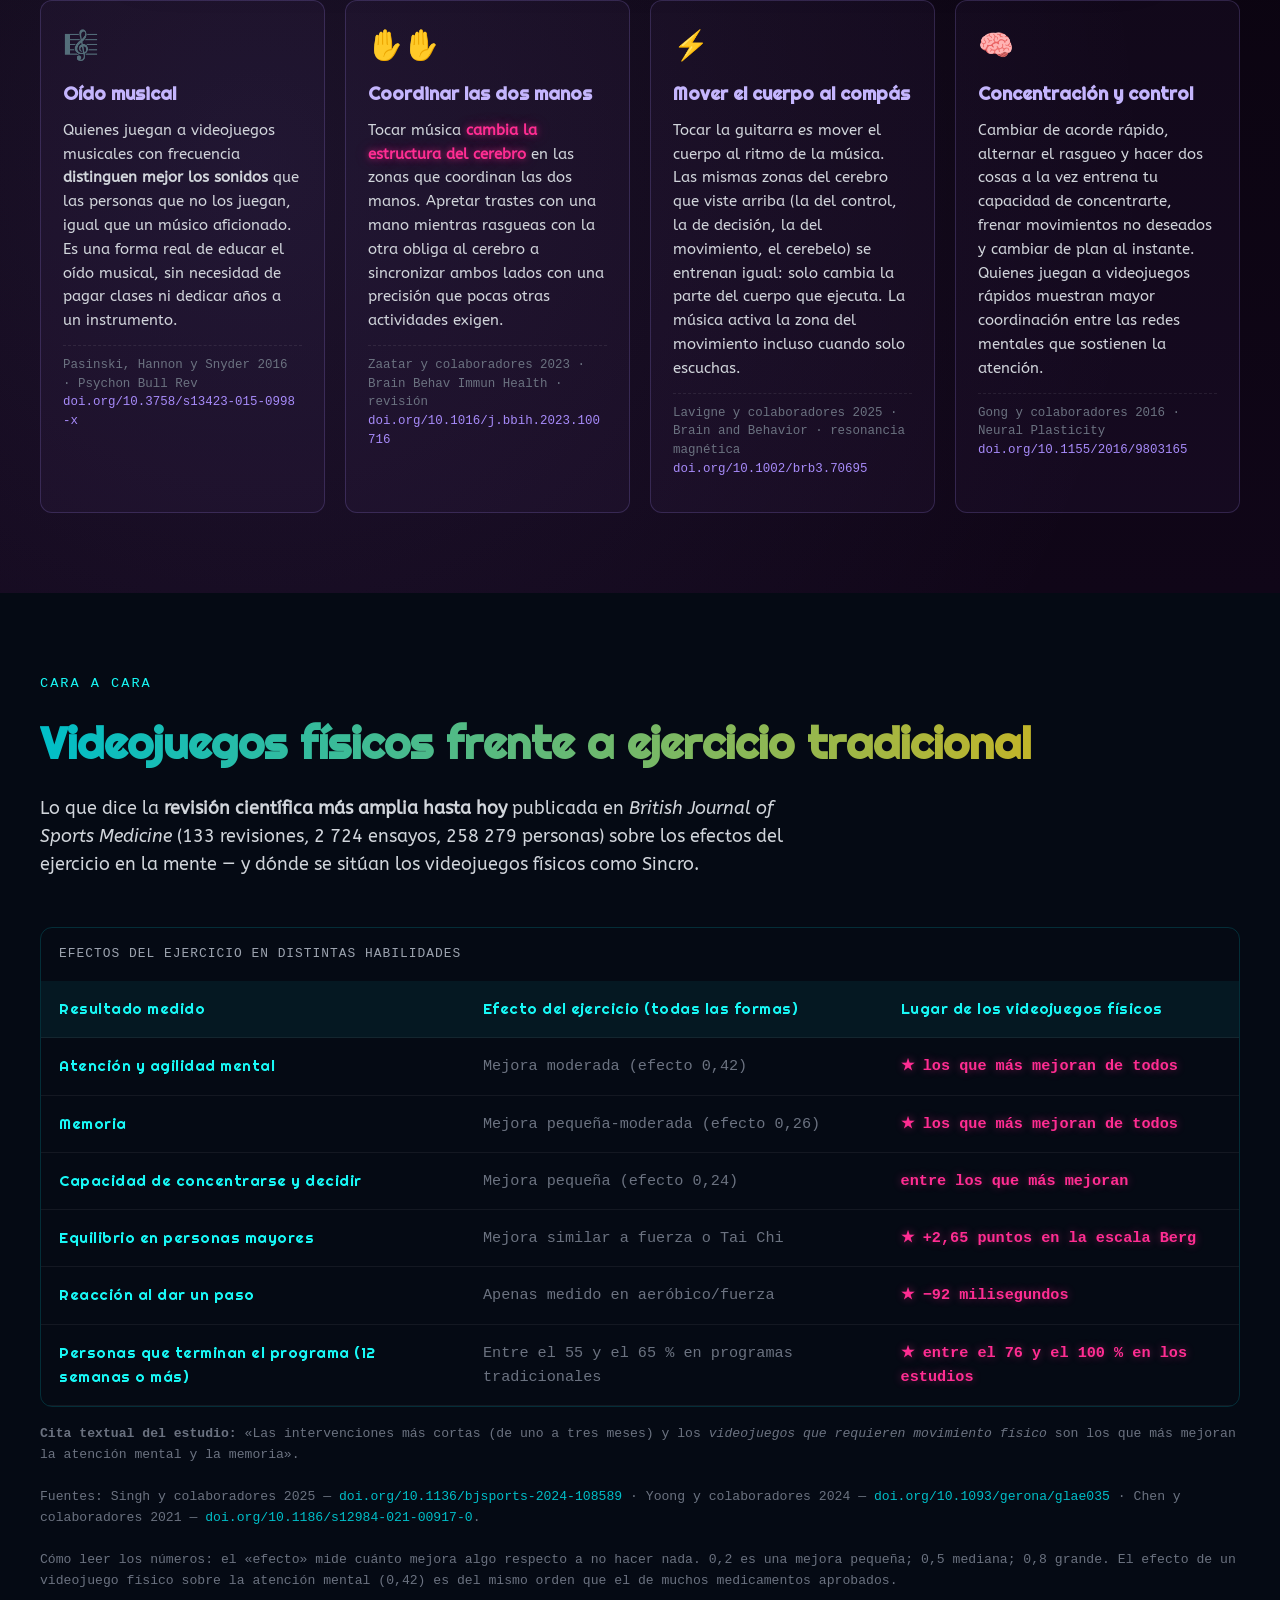
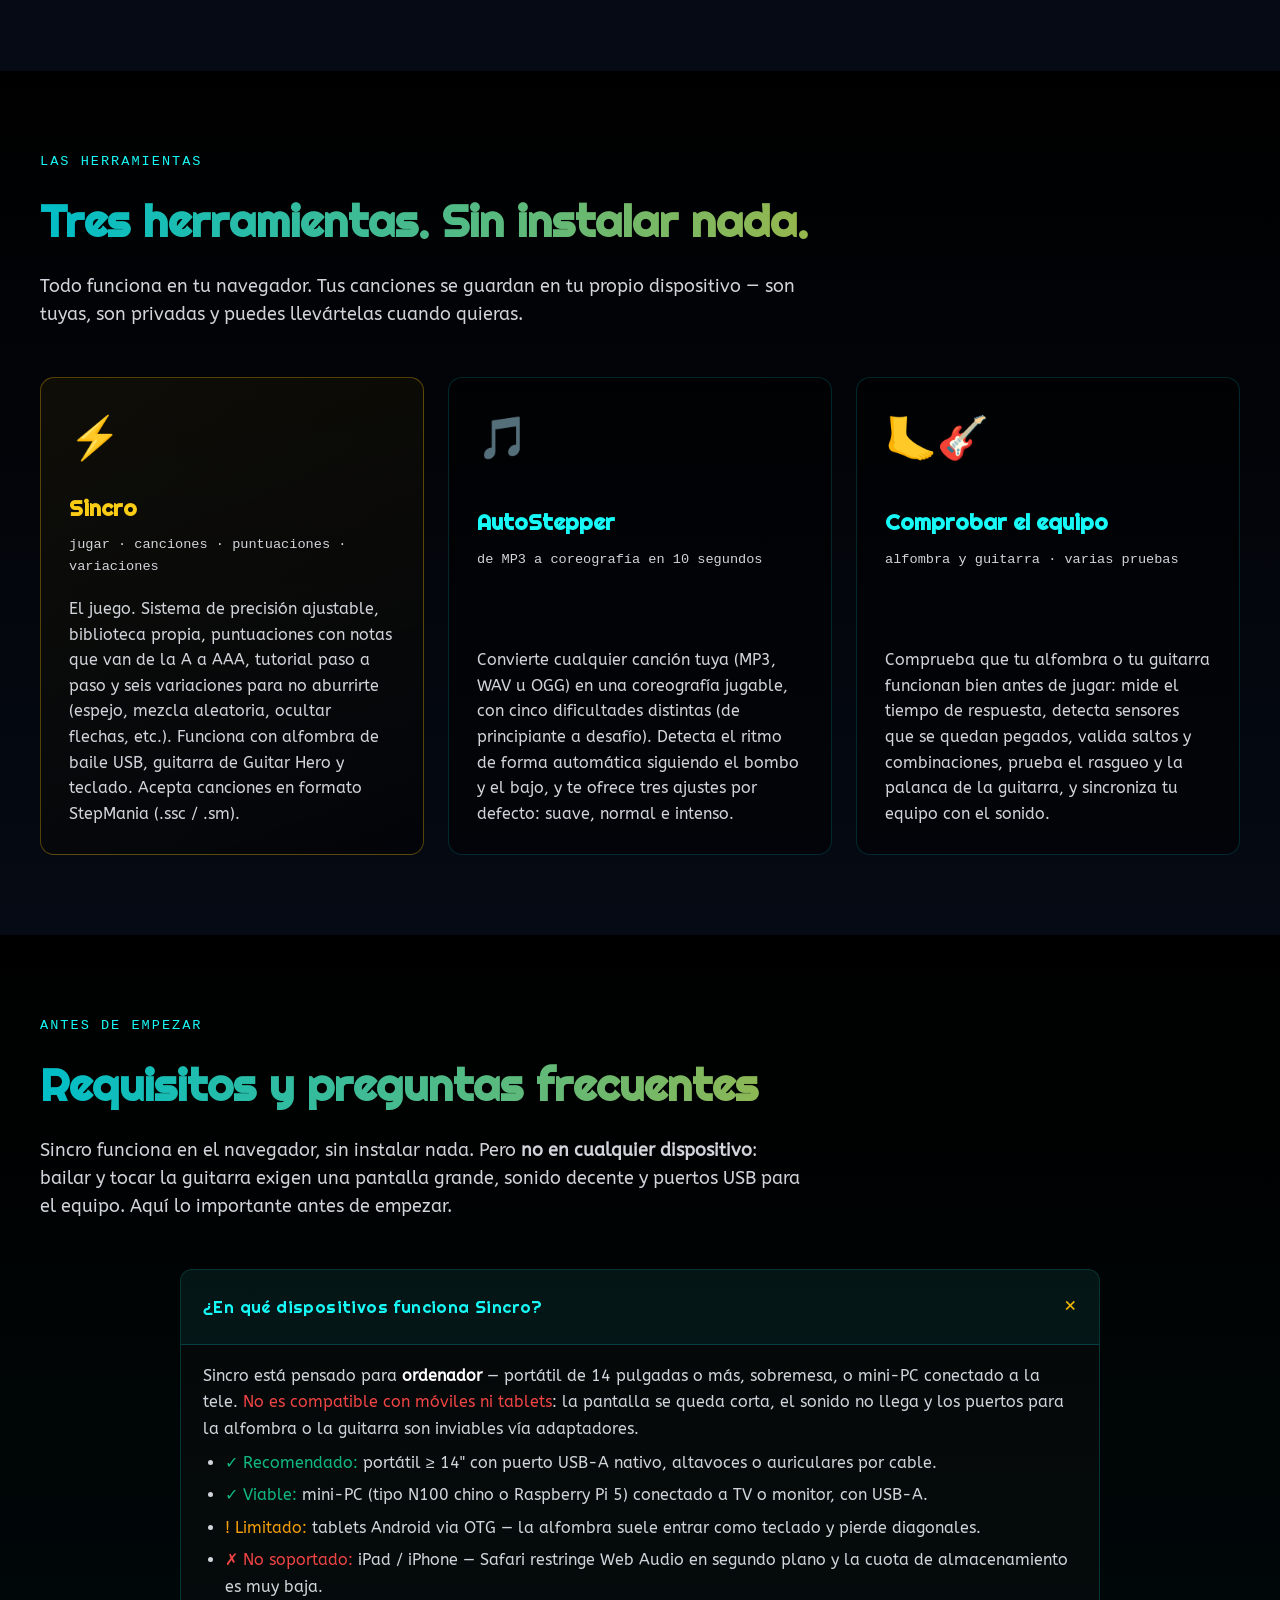
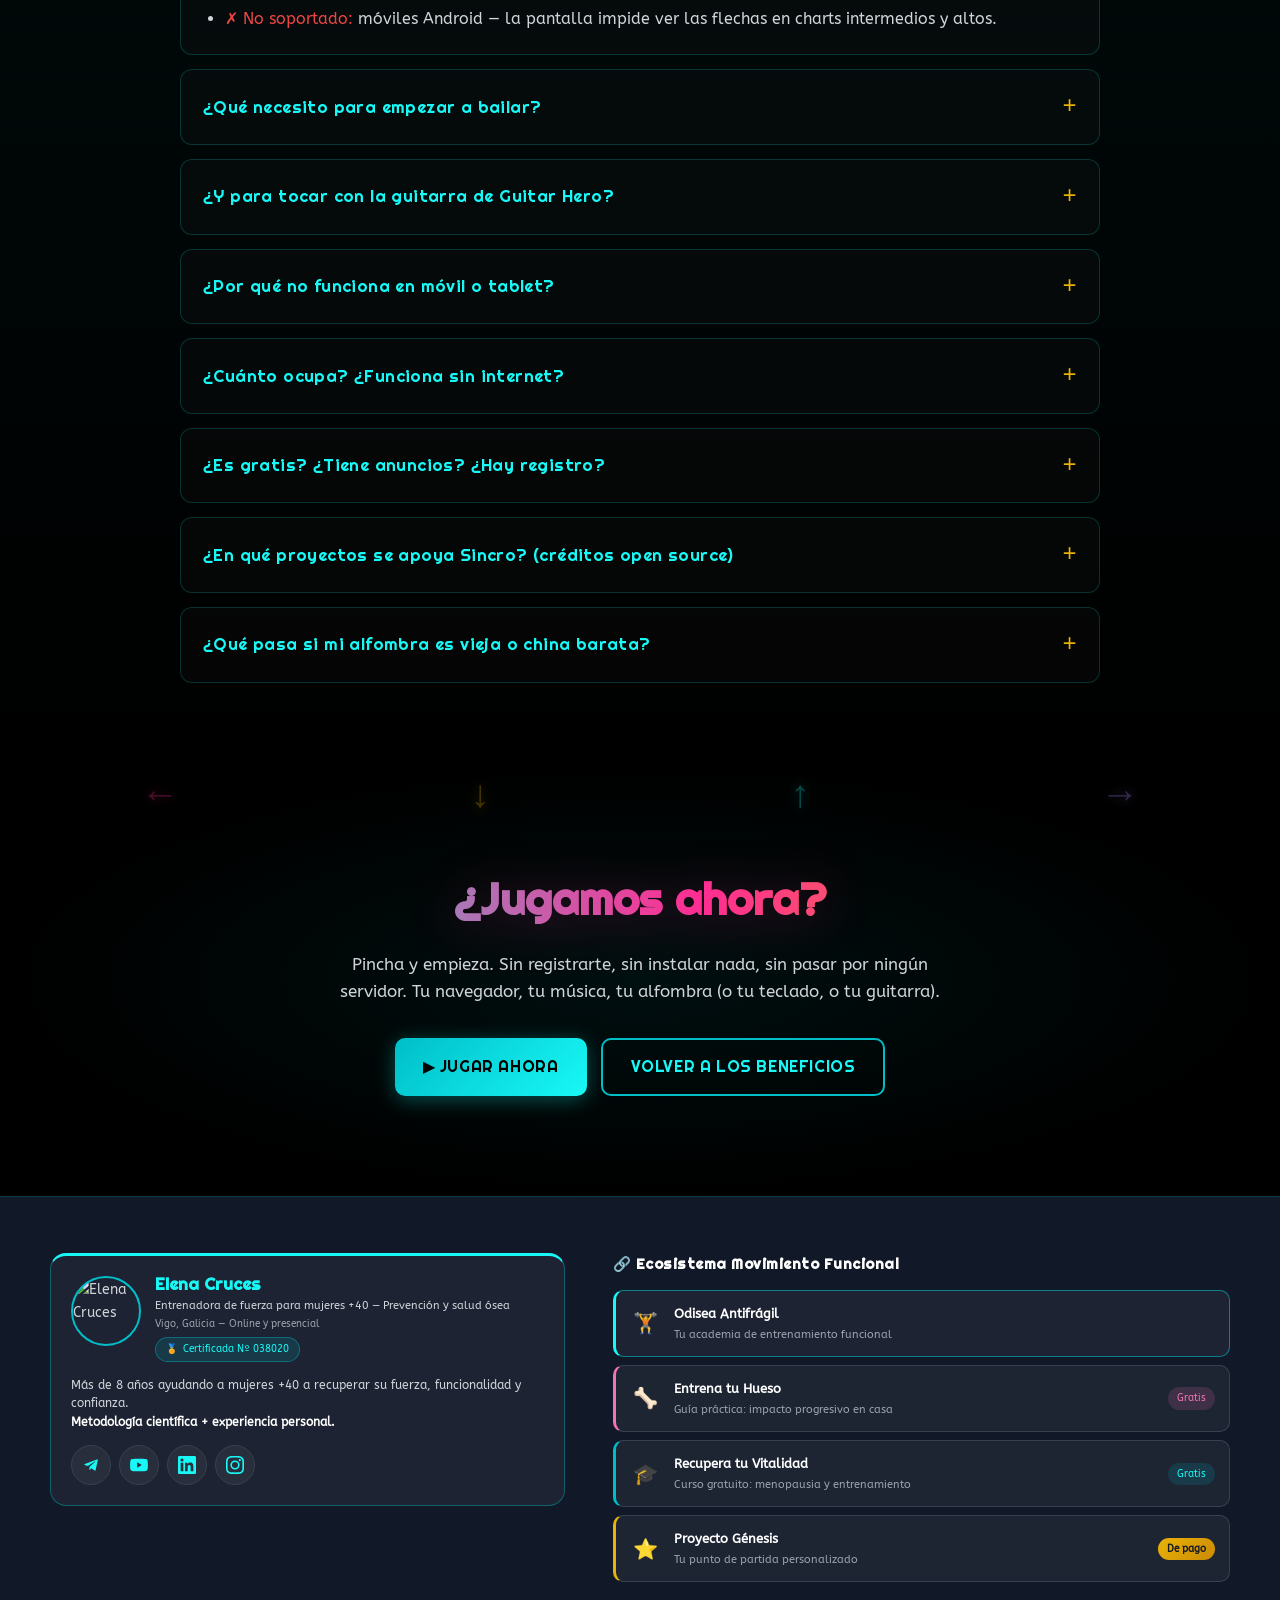
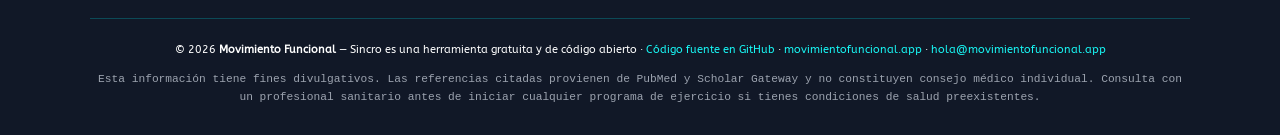
==== commit 6fd6916c: "Landing: corazón ilustrativo cerrando beneficios + cerebro abriendo sección neural corazon-sincro.we" ====
--- a/index.html
+++ b/index.html
@@ -1201,6 +1201,8 @@
         </article>
 
       </div>
+
+      <img src="corazon-sincro.webp" alt="Ilustración de un corazón humano con trazos de neón y latido visible, símbolo del componente cardiovascular del entrenamiento" class="content-image" loading="lazy" decoding="async" width="2048" height="2048" style="max-width: 720px; margin-top: 32px; border-color: rgba(255,0,110,0.3); box-shadow: 0 12px 40px rgba(0,0,0,0.6), 0 0 40px rgba(255,0,110,0.18);">
     </div>
   </section>
 
@@ -1212,6 +1214,8 @@
         Cada flecha que pisas al ritmo de la música pone en marcha cinco zonas del cerebro a la vez.
         Esa simultaneidad es lo que el ejercicio aeróbico de toda la vida no consigue.
       </p>
+
+      <img src="cerebro-sincro.webp" alt="Ilustración de un cerebro humano iluminado por circuitos de neón mientras procesa el ritmo de la música" class="content-image" loading="lazy" decoding="async" width="2048" height="2048" style="max-width: 720px; border-color: rgba(131,56,236,0.3); box-shadow: 0 12px 40px rgba(0,0,0,0.6), 0 0 40px rgba(131,56,236,0.15);">
 
       <div class="brain-layout">
 
